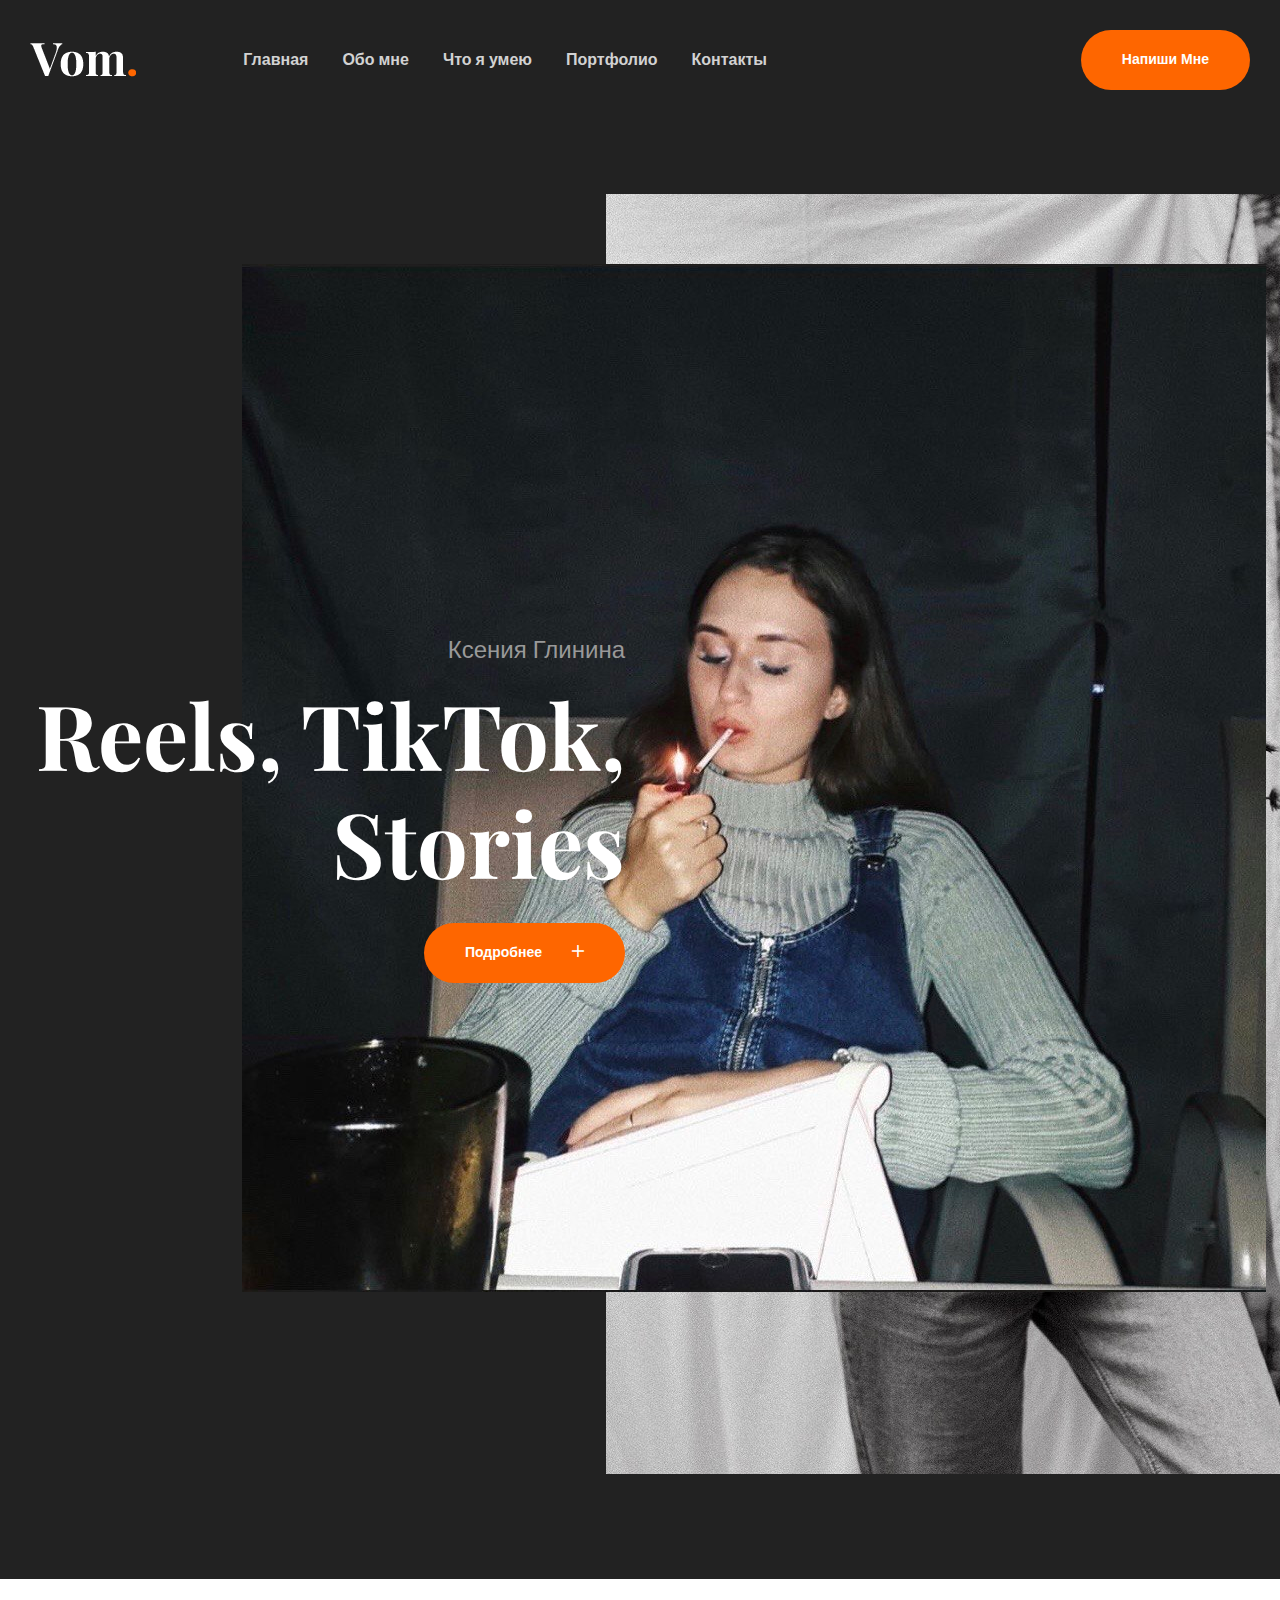
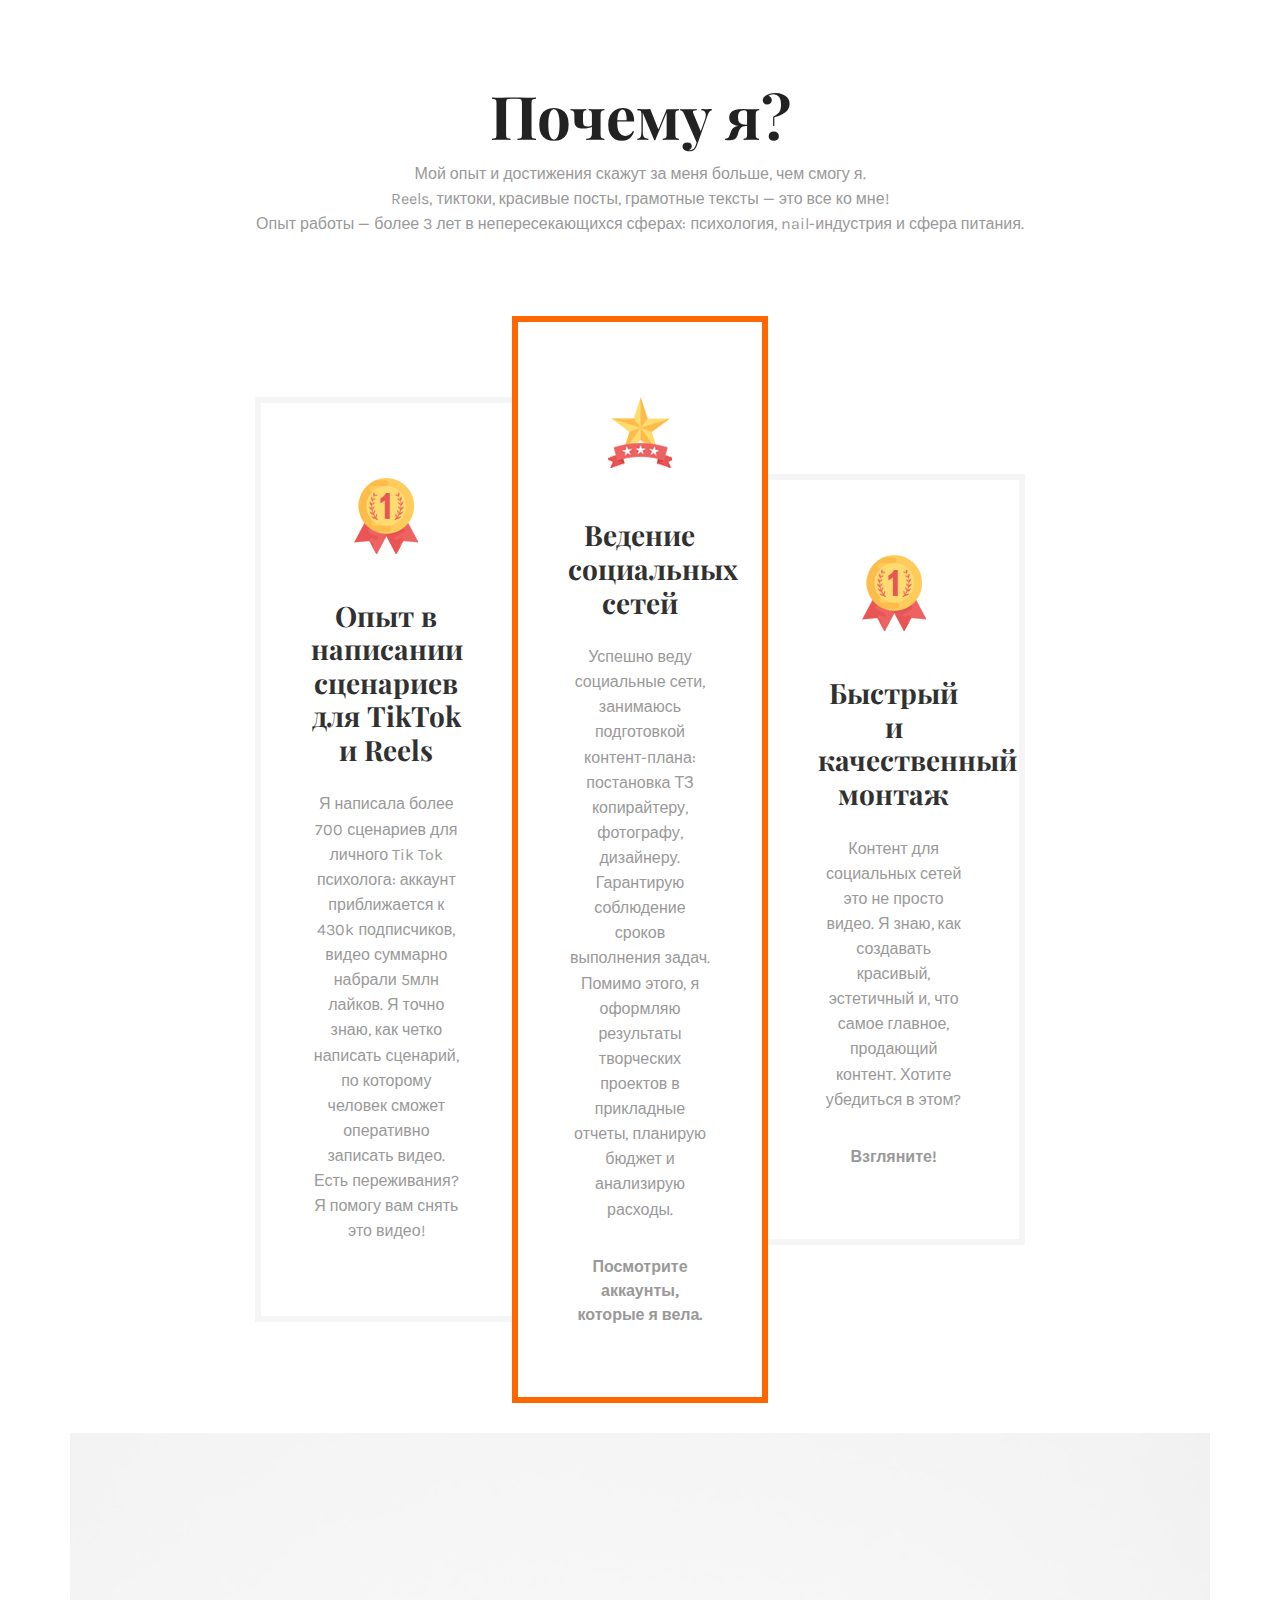
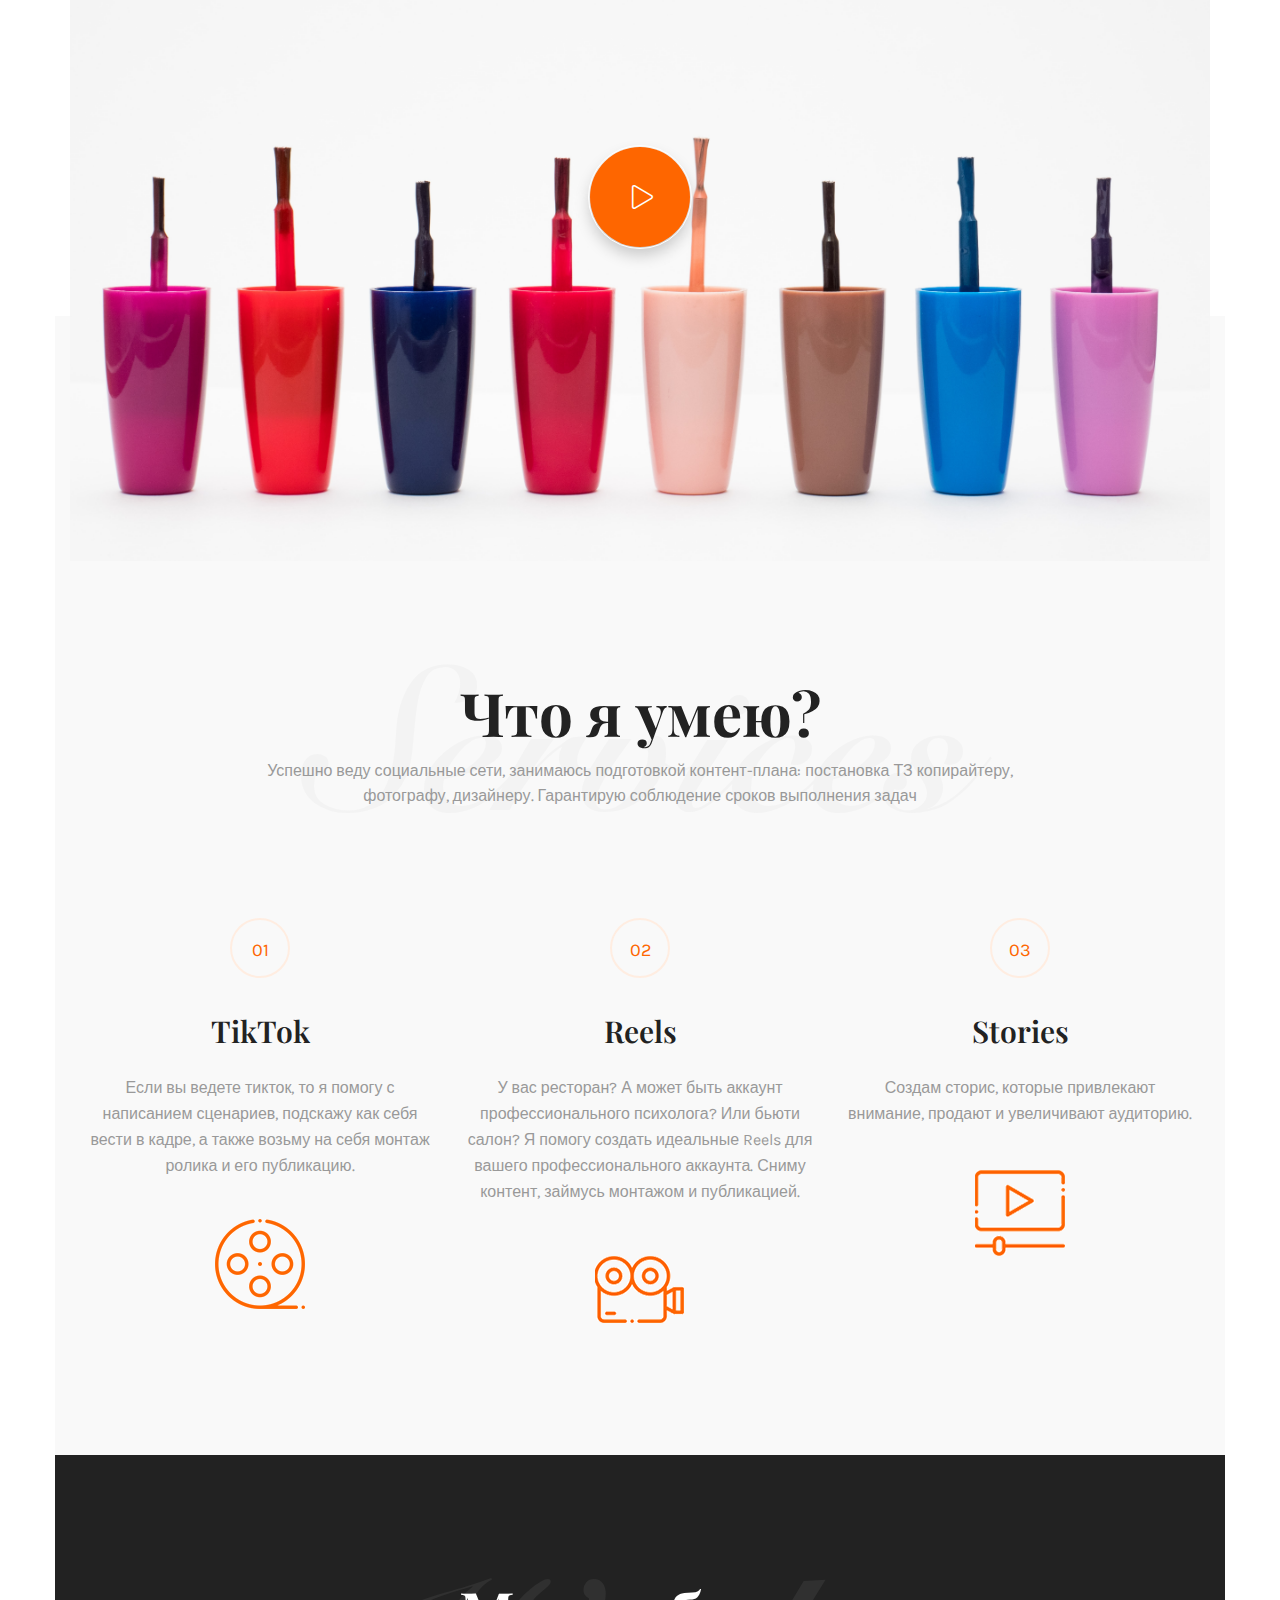
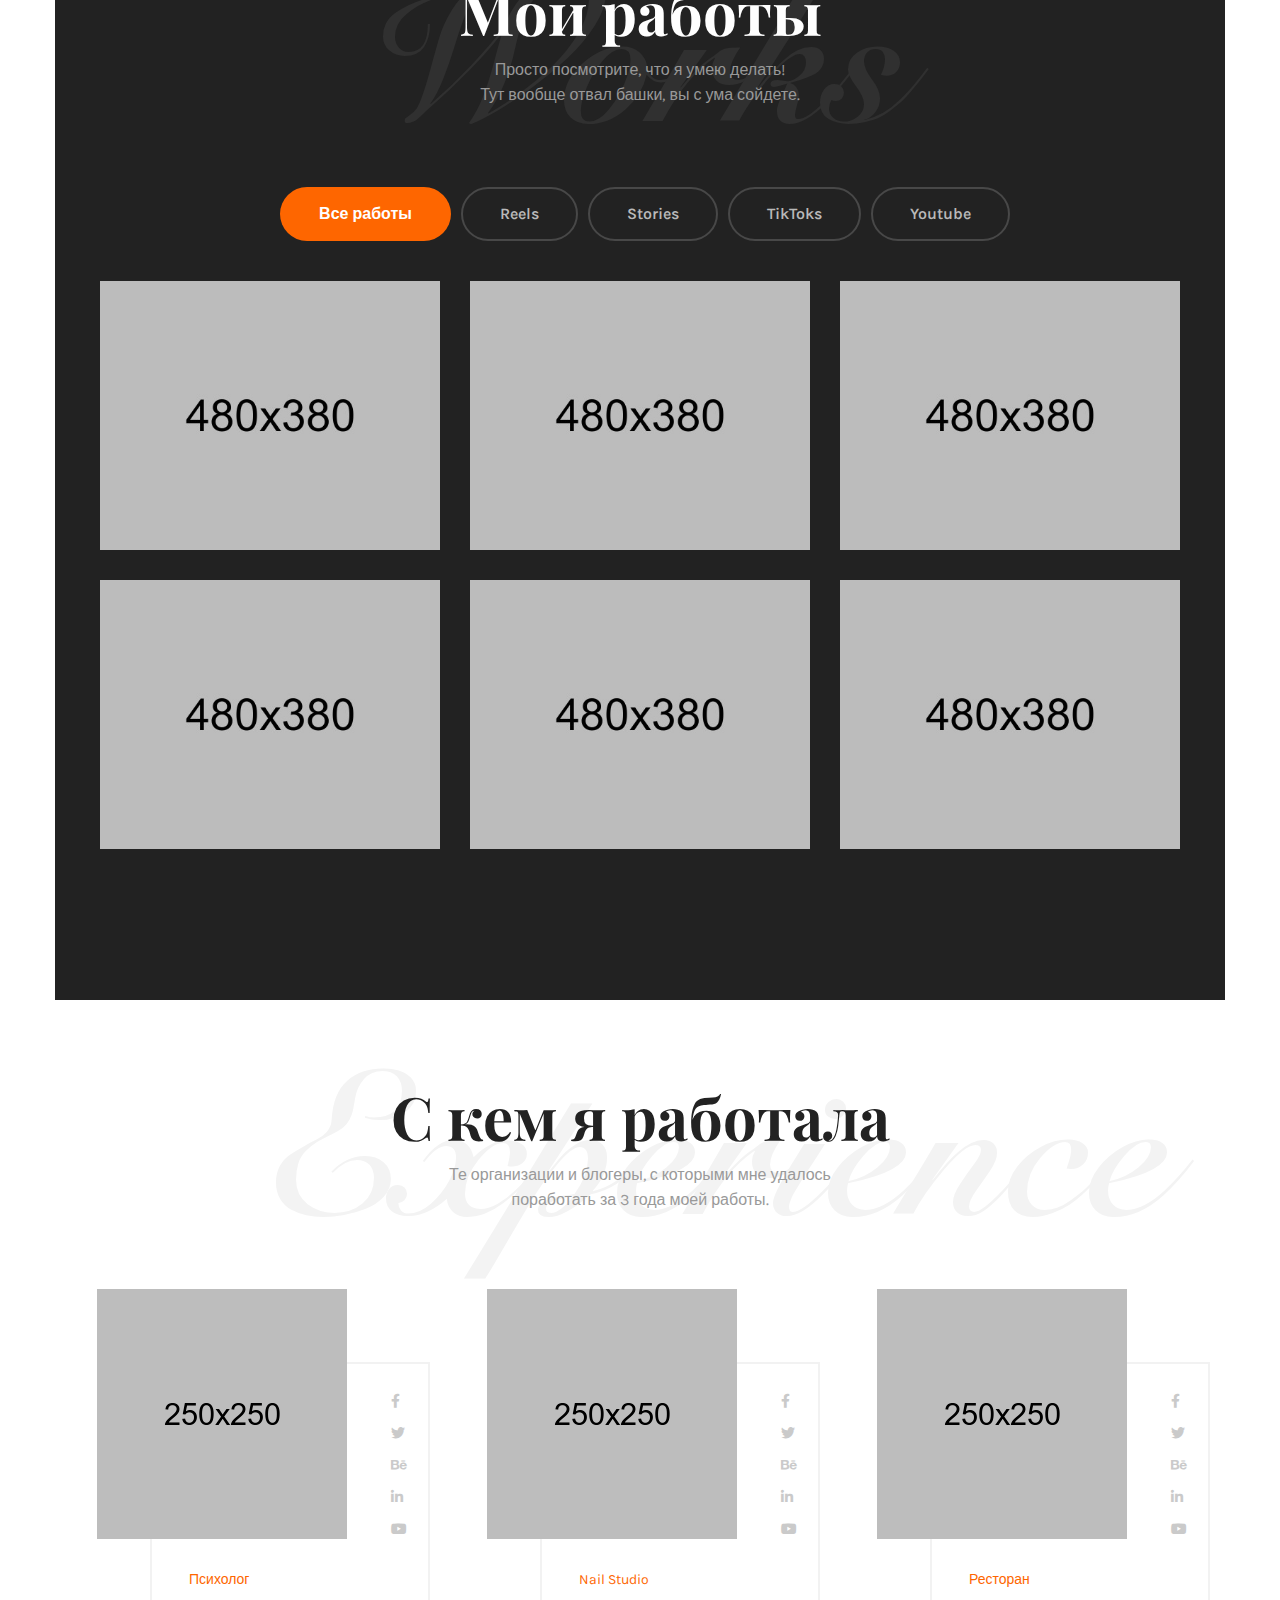
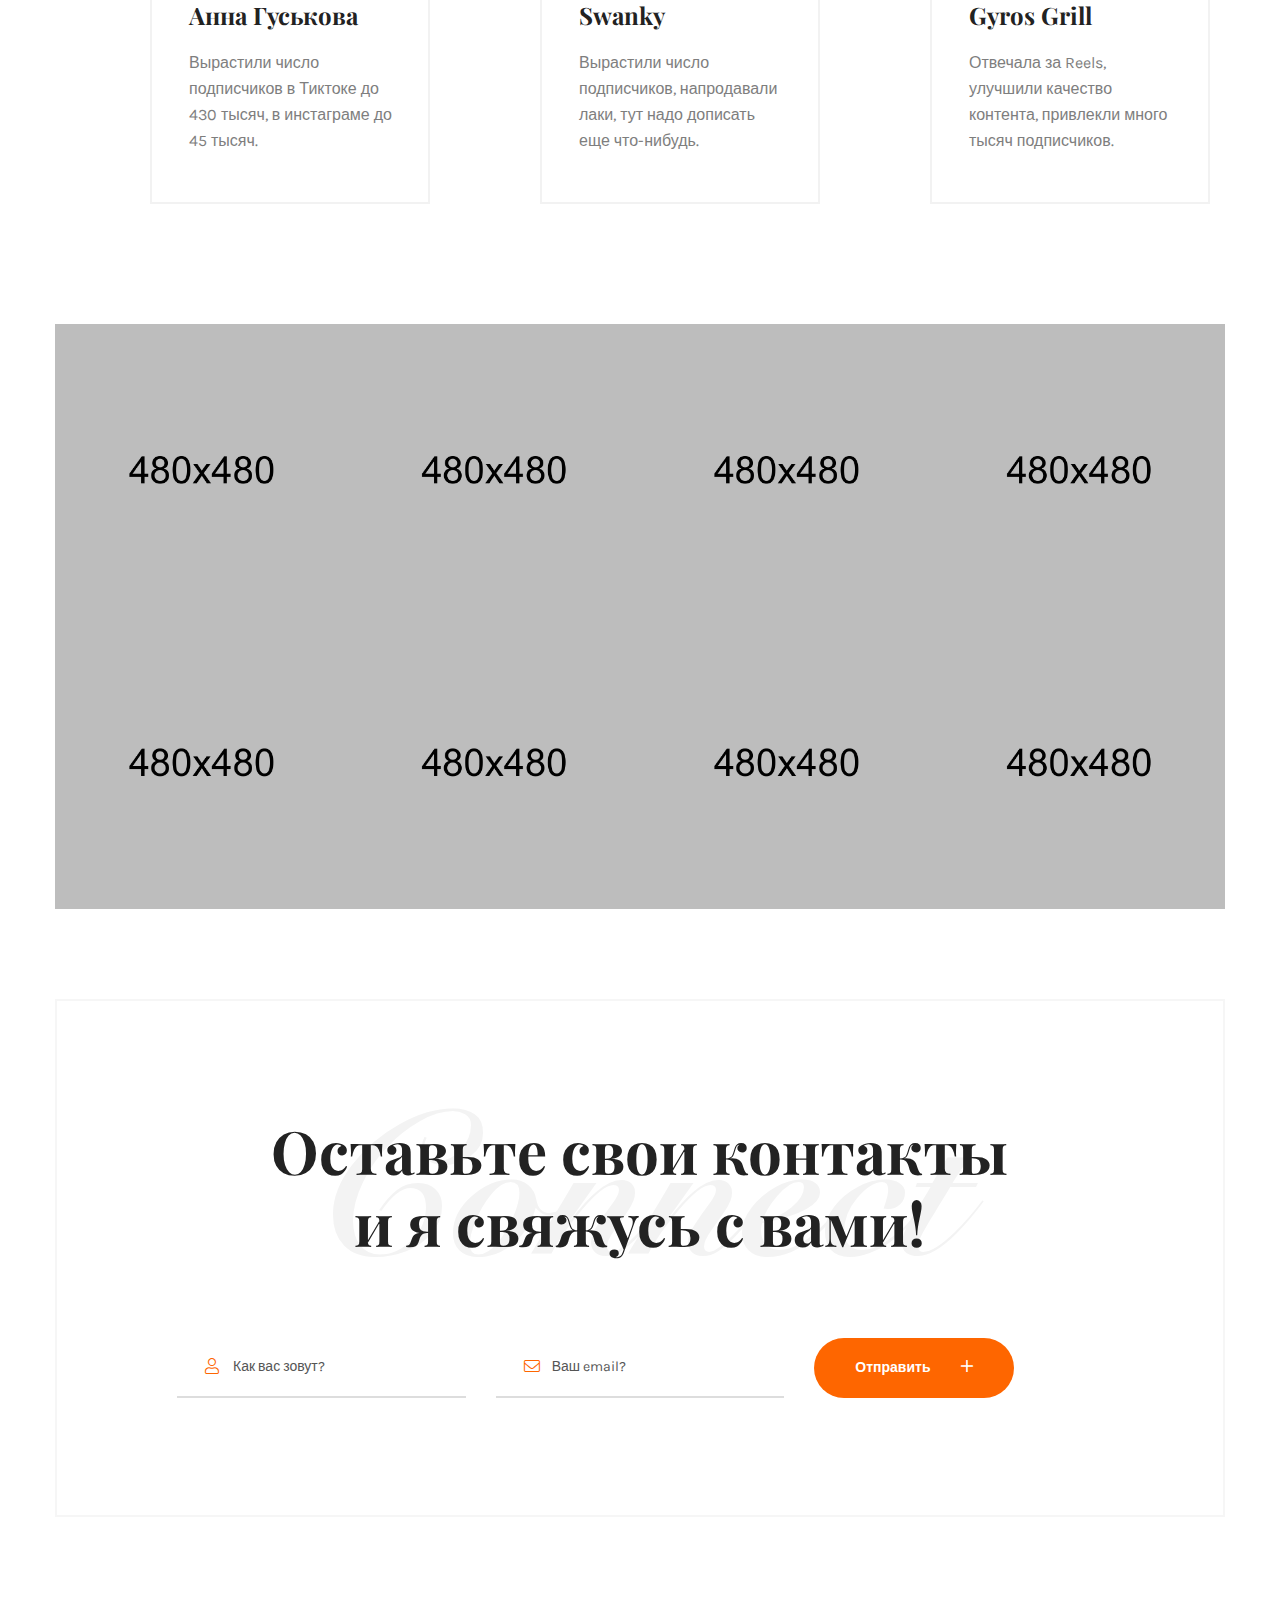
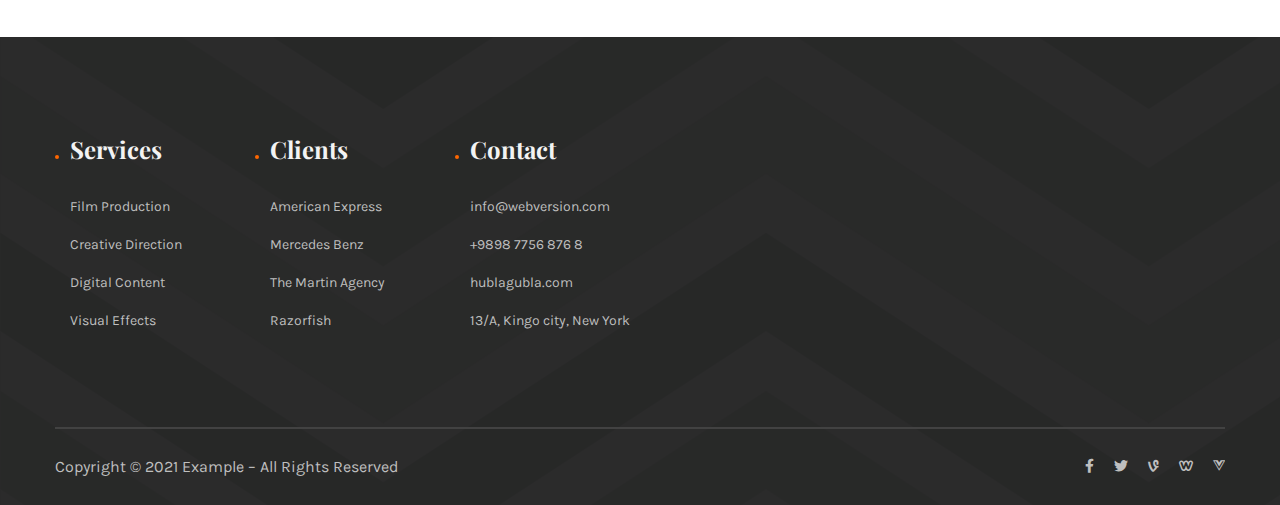
==== index.html @ b9dc7db2 "Moved everything one level higher" ====
<!doctype html>
<html class="no-js" lang="zxx">
    <head>
        <meta charset="utf-8">
        <meta http-equiv="x-ua-compatible" content="ie=edge">
        <title>Ксения Глинина — Reels Master</title>
        <meta name="description" content="Создаю продающий контент — Reels, Tiktok, Stories">
        <meta name="viewport" content="width=device-width, initial-scale=1">

        <link rel="manifest" href="site.webmanifest">
        <!-- Place favicon.png in the root directory -->
		<link rel="shortcut icon" type="image/x-icon" href="img/favicon.png">

        <!-- CSS main style -->
        <link rel="stylesheet" href="css/animate.min.css">
        <link rel="stylesheet" href="css/bootstrap.min.css">
        <link rel="stylesheet" href="css/magnific-popup.css">
        <link rel="stylesheet" href="css/meanmenu.min.css">
        <link rel="stylesheet" href="css/owl.carousel.min.css">
        <link rel="stylesheet" href="css/fontawesome.min.css">
        <link rel="stylesheet" href="css/default.css">
        <link rel="stylesheet" href="css/barfiller.css">
        <link rel="stylesheet" href="css/style.css">
        <link rel="stylesheet" href="css/responsive.css">
    </head>
    <body>

        <!-- Header_start -->
        <header id="header" class="header-transparrent header-sticky">
            <div class="header-area header-padding">
                <div class="container-fluid">
                    <div class="row align-items-center">
                        <div class="col-xl-2 col-lg-2">
                            <div class="logo-area">
                                <div class="logo logo-1">
                                    <a href="index.html" class="logo-link"><img src="img/homepage1/logo/logo.png" alt=""></a>
                                </div>
                            </div>
                        </div>
                        <div class="col-xl-6 col-lg-7">
                            <div class="menu-area flex-grow-1">
                                <div class="main-menu">
                                    <nav id="mobile-menu">
                                        <ul>
                                            <li><a href="index.html">Главная</a>
                                            </li>
                                            <li><a href="about_me.html">Обо мне</a></li>
                                            <li><a href="services.html">Что я умею</a></li>
                                            <li><a href="work.html">Портфолио</a>
<!--                                                <ul class="submenu">-->
<!--                                                    <li><a href="about.html">About Us</a></li>-->
<!--                                                    <li><a href="about_me.html">About Me</a></li>-->
<!--                                                    <li><a href="personal-details.html">Personal Details</a></li>-->
<!--                                                    <li><a href="services.html">Services</a></li>-->
<!--                                                    <li><a href="single-services.html">Services Details </a></li>-->
<!--                                                    <li><a href="team.html">Team</a></li>-->
<!--                                                    <li><a href="blog.html">Blog</a></li>-->
<!--                                                    <li><a href="blog-details.html">Blog Details</a></li>-->
<!--                                                    <li><a href="work.html">Work</a></li>-->
<!--                                                    <li><a href="contact.html">Contact</a></li>-->
<!--                                                </ul>-->
                                            </li>
                                            <li><a href="contact.html">Контакты</a></li>
                                        </ul>
                                    </nav>
                                </div>
                            </div>
                        </div>
                        <div class="col-xl-4 col-lg-3 d-none d-lg-block">
                            <div class="header-right">
                                <div class="header-button f-right">
                                    <a href="#" class="btn orange-bg btn-icon">Напиши мне</a>
                                </div>
                            </div>
                        </div>
                        <!-- mobile-menu -->
                        <div class="col-12">
                            <div class="mobile-menu mobile-menu-1"></div>
                        </div>
                    </div>
                </div>
            </div>
        </header>
        <!-- Header_end -->
        <main>
            <!-- Hero_start -->
            <section class="hero-area hero-bg theme-bg position-relative">
                <div class="hero-box hero-padding">
                    <div class="container-fluid">
                        <div class="row align-items-center">
                            <div class="col-xl-6 col-lg-8 offset-lg-3 offset-xl-0">
                                <div class="hero-caption text-right">
                                    <span class="hero-sub-heading">Ксения Глинина</span>
                                    <h1 class="hero-main-heading white-color">Reels, TikTok, Stories</h1>
                                    <a href="#" class="btn orange-bg btn-icon">Подробнее<i class="fal fa-plus"></i></a>
                                </div>
                            </div>
                            <div class="col-xl-6">
                                <div class="h1-hero-right-thumb hero-right-thumb position-relative">
                                    <img class="hero-back-thumb" src="img/homepage1/hero/ksu_1.jpg" alt="">
                                    <img class="hero-front-thumb" src="img/homepage1/hero/ksu_2.jpg" alt="">
                                </div>
                            </div>
                        </div>
                    </div>
                </div>
            </section>
            <!-- Hero_end -->
            <!-- Archivement_start -->
            <div class="arichivent_area white-bg pt-100 pb-90">
                <div class="container">
                    <div class="row ">
                        <div class="col-xl-8 offset-xl-2">
                            <div class="section-title mb-80">
                                <div class="archivment-front">
                                    <h3>Почему я?</h3>
                                    <p>Мой опыт и достижения скажут за меня больше, чем смогу я.<br>Reels, тиктоки, красивые посты, грамотные тексты — это все ко мне!<br>Опыт работы — более 3 лет в непересекающихся сферах: психология, nail-индустрия и сфера питания.</p>
                        </div>
                    </div>
                    <div class="row align-items-center no-gutters">
                        <div class="col-xl-4 col-lg-4">
                            <div class="reward-box-wrapper reward-box-wrapper1 text-center mb-30">
                                <i class="icon"><img src="img/homepage1/Reward/1.png" alt=""></i>
                                <h3>Опыт в написании сценариев для TikTok и Reels</h3>
                                <p>Я написала более 700 сценариев для личного Tik Tok психолога: аккаунт приближается к 430k подписчиков, видео суммарно набрали 5млн лайков. Я точно знаю, как четко написать сценарий, по которому человек сможет оперативно записать видео. Есть переживания? Я помогу вам снять это видео!</p>
                            </div>
                        </div>
                        <div class="col-xl-4 col-lg-4">
                            <div class="reward-box-wrapper reward-box-wrapper2 active text-center mb-30">
                                <i class="icon"><img src="img/homepage1/Reward/2.png" alt=""></i>
                                <h3>Ведение социальных сетей</h3>
                                <p>Успешно веду социальные сети, занимаюсь подготовкой контент-плана: постановка ТЗ копирайтеру, фотографу, дизайнеру. Гарантирую соблюдение сроков выполнения задач. Помимо этого, я оформляю результаты творческих проектов в прикладные отчеты, планирую бюджет и анализирую расходы.</p>
                                <a href="#experience" class="read-more-link">Посмотрите аккаунты, которые я вела.</a>
                            </div>
                        </div>
                        <div class="col-xl-4 col-lg-4">
                            <div class="reward-box-wrapper reward-box-wrapper3 text-center mb-30">
                                <i class="icon"><img src="img/homepage1/Reward/1.png" alt=""></i>
                                <h3>Быстрый и качественный монтаж</h3>
                                <p>Контент для социальных сетей это не просто видео. Я знаю, как создавать красивый, эстетичный и, что самое главное, продающий контент. Хотите убедиться в этом?</p>
                                <a href="#experience" class="read-more-link">Взгляните!</a>
                            </div>
                        </div>
                    </div>
                </div>
            </div>
            <!-- Archivement_end -->
            <!-- vaideo_start -->
            <div class="video-area white-bg">
                <div class="container">
                    <div class="video-wrap"><!--  data-background="img/video_bg/video-img.png" -->
                        <div class="vidoe-img"><img class="img" src="img/homepage1/video_bg/video-img.jpg" alt=""></div>
                        <div class="play-btn">
                            <a class="popup-video circle-animation" href="https://www.youtube.com/watch?v=KMc6DyEJp04"><i class="fal fa-play"></i></a>
                        </div>
                    </div>
                </div>
            </div>
            <!-- vaideo_end -->
            <!-- we_do_srart -->
            <div class="we-do-area gray-bg">
                <div class="container">
                    <div class="row">
                        <div class="col-xl-8 offset-xl-2">
                            <!-- section-tittle -->
                            <div class="section-title mb-110">
                                <div class="archivment-front">
                                    <h3>Что я умею?</h3>
                                    <p>Успешно веду социальные сети, занимаюсь подготовкой контент-плана: постановка ТЗ копирайтеру,<br>фотографу, дизайнеру. Гарантирую соблюдение сроков выполнения задач</p>
                                </div>
                                <h3 class="archivment-back">Services</h3>
                            </div>
                        </div>
                    </div>
                    <!-- we_do_wrapper_start -->
                    <div class="we-do-wrapper">
                        <div class="container">
                            <div class="row">
                                <div class="col-xl-4 col-lg-4 col-md-6">
                                    <div class="single-we-do-box text-center mb-30">
                                        <div class="we-do-top">
                                            <div class="we-do-btn"><a  href="#" >01</a></div>
                                            <div class="we-do-tittle"><h3>TikTok</h3></div>
                                        </div>
                                        <div class="we-do-top-back text-center">
                                            <h2>01</h2>
                                        </div>
                                        <div class="we-do-bottom">
                                            <div class="we-do-para"><p>Если вы ведете тикток, то я помогу с написанием сценариев, подскажу как себя вести в кадре, а также возьму на себя монтаж ролика и его публикацию.</p></div>
                                            <div class="we-do-icon"><img src="img/homepage1/we_do/1.png" alt=""></div>
                                        </div>
                                    </div>
                                </div>
                                <div class="col-xl-4 col-lg-4 col-md-6">
                                    <div class="single-we-do-box text-center mb-30">
                                        <div class="we-do-top">
                                            <div class="we-do-btn"><a  href="">02</a></div>
                                            <div class="we-do-tittle"><h3>Reels</h3></div>
                                        </div>
                                        <div class="we-do-top-back text-center">
                                            <h2>02</h2>
                                        </div>
                                        <div class="we-do-bottom">
                                            <div class="we-do-para"><p>У вас ресторан? А может быть аккаунт профессионального психолога? Или бьюти салон? Я помогу создать идеальные Reels для вашего профессионального аккаунта. Сниму контент, займусь монтажом и публикацией.</p></div>
                                            <div class="we-do-icon"><img src="img/homepage1/we_do/2.png" alt=""></div>
                                        </div>
                                    </div>
                                </div>
                                <div class="col-xl-4 col-lg-4 col-md-6">
                                    <div class="single-we-do-box text-center mb-30">
                                        <div class="we-do-top">
                                            <div class="we-do-btn"><a  href="">03</a></div>
                                            <div class="we-do-tittle"><h3>Stories</h3></div>
                                        </div>
                                        <div class="we-do-top-back text-center">
                                            <h2>03</h2>
                                        </div>
                                        <div class="we-do-bottom">
                                            <div class="we-do-para"><p>Создам сторис, которые привлекают внимание, продают и увеличивают аудиторию.</p></div>
                                            <div class="we-do-icon"><img src="img/homepage1/we_do/3.png" alt=""></div>
                                        </div>
                                    </div>
                                </div>
                            </div>
                        </div>
                    </div>
                    <!-- we_do_wrapper_end -->
                </div>
            </div>
            <!-- we_do_end -->
            <!--Movi_area_stat-->
            <div class="movi-area black-bg">
                <div class="container-fluid">
                    <div class="row">
                        <!-- section-title -->
                        <div class="col-xl-12 mb-65">
                            <div class="section-title section-title2 d-block">
                                <div class="archivment-front text-center">
                                    <h3>Мои работы</h3>
                                    <p>Просто посмотрите, что я умею делать!<br>Тут вообще отвал башки, вы с ума сойдете.</p>
                                </div>
                                <h3 class="archivment-back">Works</h3>
                            </div>
                        </div>
                    </div>
                    <!-- Active Button -->
                    <div class="row justify-content-center">
                        <div class="co-xl-12 ">
                            <div class="portfolio-menu filter-button-group mb-40  pl-10 text-center">
                                <button class="active" data-filter="*">Все работы</button>
                                <button data-filter=".cat1">Reels</button>
                                <button data-filter=".cat2">Stories</button>
                                <button data-filter=".cat3">TikToks</button>
                                <button data-filter=".cat4">Youtube</button>
                            </div>
                        </div>
                    </div>
                    <!-- End Active Button -->
                    <!-- Movi_area Active Girid -->
                    <div class="row grid">
                        <div class="col-xl-4 col-lg-4 col-md-4 grid-item cat4 cat2">
                            <div class="video-sing-img-wrap mb-30" data-tilt data-tilt-perspective="3000">
                                <div class="video-singl-img ">
                                    <img src="img/homepage1/video_area/1.jpg" alt="">
                                </div>
                                <div class="video-link"><a class="popup-video" href="https://www.youtube.com/watch?v=KMc6DyEJp04"><i class="fal fa-play"></i></a></div>
                            </div>
                        </div>
                        <div class="col-xl-4 col-lg-4 col-md-4 grid-item cat3 cat4 cat1">
                            <div class="video-sing-img-wrap  mb-30" data-tilt data-tilt-perspective="3000">
                                <div class="video-singl-img">
                                    <img src="img/homepage1/video_area/2.jpg" alt="">
                                </div>
                                <div class="video-link"><a class="popup-video" href="https://www.youtube.com/watch?v=KMc6DyEJp04"><i class="fal fa-play"></i></a></div>
                            </div>
                        </div>
                        <div class="col-xl-4 col-lg-4 col-md-4 grid-item cat2 cat3">
                            <div class="video-sing-img-wrap mb-30" data-tilt data-tilt-perspective="3000">
                                <div class="video-singl-img ">
                                    <img src="img/homepage1/video_area/3.jpg" alt="">
                                </div>
                                <div class="video-link"><a class="popup-video" href="https://www.youtube.com/watch?v=KMc6DyEJp04"><i class="fal fa-play"></i></a></div>
                            </div>
                        </div>
                        <div class="col-xl-4 col-lg-4 col-md-4 grid-item cat2 cat1">
                            <div class="video-sing-img-wrap  mb-30" data-tilt data-tilt-perspective="3000">
                                <div class="video-singl-img">
                                    <img src="img/homepage1/video_area/4.jpg" alt="">
                                </div>
                                <div class="video-link"><a class="popup-video" href="https://www.youtube.com/watch?v=KMc6DyEJp04"><i class="fal fa-play"></i></a></div>
                            </div>
                        </div>
                        <div class="col-xl-4 col-lg-4 col-md-4 grid-item cat2 cat3">
                            <div class="video-sing-img-wrap mb-30" data-tilt data-tilt-perspective="3000">
                                <div class="video-singl-img ">
                                    <img src="img/homepage1/video_area/5.jpg" alt="">
                                </div>
                                <div class="video-link"><a class="popup-video" href="https://www.youtube.com/watch?v=KMc6DyEJp04"><i class="fal fa-play"></i></a></div>
                            </div>
                        </div>
                        <div class="col-xl-4 col-lg-4 col-md-4 grid-item cat3 cat4 cat1">
                            <div class="video-sing-img-wrap  mb-30" data-tilt data-tilt-perspective="3000">
                                <div class="video-singl-img">
                                    <img src="img/homepage1/video_area/6.jpg" alt="">
                                </div>
                                <div class="video-link"><a class="popup-video" href="https://www.youtube.com/watch?v=KMc6DyEJp04"><i class="fal fa-play"></i></a></div>
                            </div>
                        </div>
                    </div>
                    <!-- End-Movi_area-->
                </div>
            </div>
            <!-- movi_tabs_end -->
            <!--Movi_area_end-->
            <!-- Creative_team_start -->
            <div class="creative-team-area pt-80 pb-40">
                <div class="container">
                    <div class="row">
                        <div class="col-xl-8 offset-xl-2 pb-135">
                            <!-- section-tittle -->
                            <div class="section-title section-title3 ">
                                <div class="archivment-front">
                                    <nav id="experience">
                                    <h3>С кем я работала</h3>
                                    <p>Те организации и блогеры, с которыми мне удалось<br>поработать за 3 года моей работы.</p>
                                </div>
                                <h3 class="archivment-back">Experience</h3>
                            </div>
                        </div>
                    </div>
                    <div class="row">
                        <div class="col-xl-4 col-lg-6 col-md-6">
                            <div class="team-box ml-80 mb-80">
                                <div class="single-team ">
                                    <div class="team-top d-flex mb-30">
                                        <div class="team-img"><img src="img/homepage1/team/1.png" alt=""></div>
                                        <!-- social-icon -->
                                        <div class="team-social">
                                            <ul>
                                                <li><a href="#"><i class="fab fa-facebook-f"></i></a></li>
                                                <li><a href="#"><i class="fab fa-twitter"></i></a></li>
                                                <li> <a href="#"><i class="fab fa-behance"></i></a></li>
                                                <li><a href="#"><i class="fab fa-linkedin-in"></i></a></li>
                                                <li><a href="#"><i class="fab fa-youtube"></i></a></li>
                                            </ul>
                                        </div>
                                    </div>
                                    <div class="team-bottom">
                                        <span>Психолог</span>
                                        <h3>Анна Гуськова</h3>
                                        <p>Вырастили число подписчиков в Тиктоке до 430 тысяч, в инстаграме до
                                            45 тысяч. </p>
                                    </div>
                                </div>
                            </div>
                        </div>
                        <div class="col-xl-4 col-lg-6 col-md-6">
                            <div class="team-box ml-80 mb-80">
                                <div class="single-team ">
                                    <div class="team-top d-flex mb-30">
                                        <div class="team-img"><img src="img/homepage1/team/2.png" alt=""></div>
                                        <!-- social-icon -->
                                        <div class="team-social">
                                            <ul>
                                                <li><a href="#"><i class="fab fa-facebook-f"></i></a></li>
                                                <li><a href="#"><i class="fab fa-twitter"></i></a></li>
                                                <li> <a href="#"><i class="fab fa-behance"></i></a></li>
                                                <li><a href="#"><i class="fab fa-linkedin-in"></i></a></li>
                                                <li><a href="#"><i class="fab fa-youtube"></i></a></li>
                                            </ul>
                                        </div>
                                    </div>
                                    <div class="team-bottom">
                                        <span>Nail Studio</span>
                                        <h3>Swanky</h3>
                                        <p>Вырастили число подписчиков, напродавали лаки, тут надо дописать
                                            еще что-нибудь. </p>
                                    </div>
                                </div>
                            </div>
                        </div>
                        <div class="col-xl-4 col-lg-6 col-md-6">
                            <div class="team-box ml-80 mb-80">
                                <div class="single-team ">
                                    <div class="team-top d-flex mb-30">
                                        <div class="team-img"><img src="img/homepage1/team/3.png" alt=""></div>
                                        <!-- social-icon -->
                                        <div class="team-social">
                                            <ul>
                                                <li><a href="#"><i class="fab fa-facebook-f"></i></a></li>
                                                <li><a href="#"><i class="fab fa-twitter"></i></a></li>
                                                <li> <a href="#"><i class="fab fa-behance"></i></a></li>
                                                <li><a href="#"><i class="fab fa-linkedin-in"></i></a></li>
                                                <li><a href="#"><i class="fab fa-youtube"></i></a></li>
                                            </ul>
                                        </div>
                                    </div>
                                    <div class="team-bottom">
                                        <span>Ресторан</span>
                                        <h3>Gyros Grill</h3>
                                        <p>Отвечала за Reels, улучшили качество контента, привлекли
                                            много тысяч подписчиков. </p>
                                    </div>
                                </div>
                            </div>
                        </div>
                    </div>
                </div>
            </div>
            <!-- Creative_team_end -->
            <!-- teammembers_start -->
            <div class="teammembers-area">
                <div class="container-fluid p-0 fix">
                    <div class="row no-gutters">
                        <div class="col-xl-3 col-lg-4 col-md-6">
                            <div class="single-members">
                                <div class="members-img"><img src="img/homepage1/team_members/5.png" alt=""></div>
                                <div class="members-img-thumb">
                                    <img src="img/homepage1/team_members/overley.png" alt="">
                                </div>
                                <div class="thumb-content-box">
                                    <div class="thumb-content">
                                        <h3>Photo<br>Showcase</h3>
                                        <a class="popup-image" href="img/homepage1/team_members/5.png"><i class="fas fa-angle-right"></i></a>
                                    </div>
                                </div>
                            </div>
                        </div>
                        <div class="col-xl-3 col-lg-4 col-md-6">
                            <div class="single-members">
                                <div class="members-img"><img src="img/homepage1/team_members/1.png" alt=""></div>
                                <div class="members-img-thumb">
                                    <img src="img/homepage1/team_members/overley.png" alt="">
                                </div>
                                <div class="thumb-content-box">
                                    <div class="thumb-content">
                                        <h3>Photo<br>Showcase</h3>
                                        <a class="popup-image" href="img/homepage1/team_members/1.png"><i class="fas fa-angle-right"></i></a>
                                    </div>
                                </div>
                            </div>
                        </div>
                        <div class="col-xl-3 col-lg-4 col-md-6">
                            <div class="single-members">
                                <div class="members-img"><img src="img/homepage1/team_members/2.png" alt=""></div>
                                <div class="members-img-thumb">
                                    <img src="img/homepage1/team_members/overley.png" alt="">
                                </div>
                                <div class="thumb-content-box">
                                    <div class="thumb-content">
                                        <h3>Photo<br>Showcase</h3>
                                        <a class="popup-image" href="img/homepage1/team_members/2.png"><i class="fas fa-angle-right"></i></a>
                                    </div>
                                </div>
                            </div>
                        </div>
                        <div class="col-xl-3 col-lg-4 col-md-6">
                            <div class="single-members">
                                <div class="members-img"><img src="img/homepage1/team_members/3.png" alt=""></div>
                                <div class="members-img-thumb">
                                    <img src="img/homepage1/team_members/overley.png" alt="">
                                </div>
                                <div class="thumb-content-box">
                                    <div class="thumb-content">
                                        <h3>Photo<br>Showcase</h3>
                                        <a class="popup-image" href="img/homepage1/team_members/3.png"><i class="fas fa-angle-right"></i></a>
                                    </div>
                                </div>
                            </div>
                        </div>
                        <div class="col-xl-3 col-lg-4 col-md-6">
                            <div class="single-members">
                                <div class="members-img"><img src="img/homepage1/team_members/4.png" alt=""></div>
                                <div class="members-img-thumb">
                                    <img src="img/homepage1/team_members/overley.png" alt="">
                                </div>
                                <div class="thumb-content-box">
                                    <div class="thumb-content">
                                        <h3>Photo<br>Showcase</h3>
                                        <a class="popup-image" href="img/homepage1/team_members/4.png"><i class="fas fa-angle-right"></i></a>
                                    </div>
                                </div>
                            </div>
                        </div>
                        <div class="col-xl-3 col-lg-4 col-md-6">
                            <div class="single-members">
                                <div class="members-img"><img src="img/homepage1/team_members/5.png" alt=""></div>
                                <div class="members-img-thumb">
                                    <img src="img/homepage1/team_members/overley.png" alt="">
                                </div>
                                <div class="thumb-content-box">
                                    <div class="thumb-content">
                                        <h3>Photo<br>Showcase</h3>
                                        <a class="popup-image" href="img/homepage1/team_members/5.png"><i class="fas fa-angle-right"></i></a>
                                    </div>
                                </div>
                            </div>
                        </div>
                        <div class="col-xl-3 col-lg-4 col-md-6">
                            <div class="single-members">
                                <div class="members-img"><img src="img/homepage1/team_members/6.png" alt=""></div>
                                <div class="members-img-thumb">
                                    <img src="img/homepage1/team_members/overley.png" alt="">
                                </div>
                                <div class="thumb-content-box">
                                    <div class="thumb-content">
                                        <h3>Photo<br>Showcase</h3>
                                        <a class="popup-image" href="img/homepage1/team_members/6.png"><i class="fas fa-angle-right"></i></a>
                                    </div>
                                </div>
                            </div>
                        </div>
                        <div class="col-xl-3 col-lg-4 col-md-6">
                            <div class="single-members">
                                <div class="members-img"><img src="img/homepage1/team_members/7.png" alt=""></div>
                                <div class="members-img-thumb">
                                    <img src="img/homepage1/team_members/overley.png" alt="">
                                </div>
                                <div class="thumb-content-box">
                                    <div class="thumb-content">
                                        <h3>Photo<br>Showcase</h3>
                                        <a class="popup-image" href="img/homepage1/team_members/7.png"><i class="fas fa-angle-right"></i></a>
                                    </div>
                                </div>
                            </div>
                        </div>
                    </div>
                </div>
            </div>
            <!-- teammembers_End -->
            <!-- news_feeds_sart -->
<!--            <div class="news-feeds-area pt-110 pb-90">-->
<!--                <div class="container">-->
<!--                    <div class="row">-->
<!--                        <div class="col-xl-8 offset-xl-2">-->
<!--                            &lt;!&ndash; section-tittle &ndash;&gt;-->
<!--                            <div class="section-title section-title4 mb-75">-->
<!--                                <div class="archivment-front">-->
<!--                                    <h3>News Feeds</h3>-->
<!--                                    <p>Lorem ipsum dolor sit amet, consectetur adipiscing elit, sed do eiusmod tempor<br>incididunt ut labore et dolore magna aliqua.</p>-->
<!--                                </div>-->
<!--                                <h3 class="archivment-back">Cinema</h3>-->
<!--                            </div>-->
<!--                        </div>-->
<!--                        &lt;!&ndash; news_feeds_conent_start &ndash;&gt;-->
<!--                        <div class="col-xl-4 col-lg-4 col-md-6">-->
<!--                            <div class="single-news-feeds mb-30">-->
<!--                                <div class="news-feed-img"><img src="img/homepage1/news_feeds/news_feeds_1.jpg" alt=""></div>-->
<!--                                <div class="news-feed-content">-->
<!--                                    <div class="Industry">-->
<!--                                        <ul>-->
<!--                                            <li><a href="#">Film</a></li>-->
<!--                                            <li><a href="#">Industry</a></li>-->
<!--                                        </ul>-->
<!--                                    </div>-->
<!--                                    <h3><a href="#">Lorem ipsum dolor sit amet, consectetur.</a></h3>-->
<!--                                    <p>Lorem ipsum dolor sit amet, consectetur adipiscing elit, sed do eiusmod tempor incididunt ut labore et dolore magna.</p>-->
<!--                                </div>-->
<!--                            </div>-->
<!--                        </div>-->
<!--                        <div class="col-xl-4 col-lg-4 col-md-6">-->
<!--                            <div class="single-news-feeds mb-30">-->
<!--                                <div class="news-feed-img"><img src="img/homepage1/news_feeds/news_feeds_2.jpg" alt=""></div>-->
<!--                                <div class="news-feed-content news-feed-content-2">-->
<!--                                    <div class="Industry">-->
<!--                                        <ul>-->
<!--                                            <li><a href="#">Film</a></li>-->
<!--                                            <li><a href="#">Industry</a></li>-->
<!--                                        </ul>-->
<!--                                    </div>-->
<!--                                    <h3><a href="#">Lorem ipsum dolor sit amet, consectetur.</a></h3>-->
<!--                                    <p><a href="#">By Rosalina D. Williamson</a></p>-->
<!--                                </div>-->
<!--                            </div>-->
<!--                        </div>-->
<!--                        <div class="col-xl-4 col-lg-4 col-md-6">-->
<!--                            <div class="single-news-feeds mb-30">-->
<!--                                <div class="news-feed-img"><img src="img/homepage1/news_feeds/news_feeds_3.jpg" alt=""></div>-->
<!--                                <div class="news-feed-content news-feed-content-2">-->
<!--                                    <div class="Industry">-->
<!--                                        <ul>-->
<!--                                            <li><a href="#">Film</a></li>-->
<!--                                            <li><a href="#">Industry</a></li>-->
<!--                                        </ul>-->
<!--                                    </div>-->
<!--                                    <h3><a href="#">Lorem ipsum dolor sit amet, consectetur.</a></h3>-->
<!--                                    <p><a href="#">By Rosalina D. Williamson</a></p>-->
<!--                                </div>-->
<!--                            </div>-->
<!--                        </div>-->
                        <!-- news_feeds_conent_end -->
                    </div>
                </div>
            </div>

            <!-- news_feeds_end -->
            <!-- Subscribe_area_sarte -->
            <div class="subscribe-area-wrap pb-120">
                <div class="container">
                    <div class="subscribe-area">
                        <div class="row">
                            <div class="col-xl-8 offset-xl-2">
                                <!-- section-tittle -->
                                <div class="section-title section-title5 mb-80">
                                    <div class="archivment-front">
                                        <h3>Оставьте свои контакты<br>и я свяжусь с вами!</h3>
                                    </div>
                                    <h3 class="archivment-back">Connect</h3>
                                </div>
                            </div>
                        </div>
                        <!-- subscribe-form -->
                        <div class="row">
                            <div class="col-xl-12">
                                <div class="row">
                                    <div class="col-xl-12">
                                        <!-- subscribe-form -->
                                        <div class="subscribe-form">
                                            <div class="row d-flex align-items-end">
                                                <div class="col-xl-4">
                                                    <div class="single-input-box mb-30">
                                                        <div class="input-box-area d-flex">
                                                            <i class="fal fa-user"></i>
                                                            <input type="text" placeholder="Как вас зовут?">
                                                        </div>
                                                    </div>
                                                </div>
                                                <div class="col-xl-4">
                                                    <div class="single-input-box mb-30">
                                                        <div class="input-box-area d-flex">
                                                            <i class="fal fa-envelope"></i>
                                                            <input type="text" placeholder="Ваш email?">
                                                        </div>
                                                    </div>
                                                </div>
                                                <div class="col-xl-4">
                                                    <div class="subscribe-btn mb-30">
                                                        <a href="#" class="btn btn-icon orange-hover-1">Отправить<i class="fal fa-plus"></i></a>
                                                    </div>
                                                </div>
                                            </div>
                                        </div>
                                    </div>
                                </div>
                            </div>
                        </div>
                    </div>
                </div>
            </div>
            <!-- Subscribe_area_end -->
        </main>
        <footer>
            <!-- footer_stat -->
            <div class="footer-wrap" data-background="img/homepage1/footer/footer_thumb.png">
                <div class="footer-top-main pt-100 pb-65">
                    <div class="container">
                        <div class="row">
                            <div class="col-xl-2 col-lg-2 col-md-4 col-sm-4">
                                <div class="footer-area-top ml-15 mb-30">
                                    <div class="footer-title">
                                        <h4>Services</h4>
                                    </div>
                                    <div class="footer-content">
                                        <ul>
                                            <li><a href="#">Film Production</a></li>
                                            <li><a href="#">Creative Direction</a></li>
                                            <li><a href="#">Digital Content</a></li>
                                            <li><a href="#">Visual Effects</a></li>
                                        </ul>
                                    </div>
                                </div>
                            </div>
                            <div class="col-xl-2 col-lg-2 col-md-4 col-sm-4">
                                <div class="footer-area-top  ml-15 mb-30">
                                    <div class="footer-title">
                                        <h4>Clients</h4>
                                    </div>
                                    <div class="footer-content">
                                        <ul>
                                            <li><a href="#">American Express</a></li>
                                            <li><a href="#">Mercedes Benz</a></li>
                                            <li><a href="#">The Martin Agency</a></li>
                                            <li><a href="#">Razorfish</a></li>
                                        </ul>
                                    </div>
                                </div>
                            </div>
                            <div class="col-xl-5 col-lg-5 col-md-4 col-sm-4">
                                <div class="footer-area-top  ml-15 mb-30">
                                    <div class="footer-title">
                                        <h4>Contact</h4>
                                    </div>
                                    <div class="footer-content">
                                        <ul>
                                            <li><a href="#">info@webversion.com</a></li>
                                            <li><a href="#">+9898 7756 876 8</a></li>
                                            <li><a href="#">hublagubla.com</a></li>
                                            <li><a href="#">13/A, Kingo city, New York</a></li>
                                        </ul>
                                    </div>
                                </div>
                            </div>
                            <!-- instagram -->
<!--                            <div class="col-xl-3 col-lg-3 col-md-6">-->
<!--                                <div class="footer-area-top ml-15 mb-30">-->
<!--                                    <div class="footer-title">-->
<!--                                        <h4>Instagram</h4>-->
<!--                                    </div>-->
<!--                                    <div class="instagram-gellay">-->
<!--                                        <ul class="insta-feed">-->
<!--                                            <li><a href="#"><img src="img/homepage1/instragram/1.png" alt=""></a></li>-->
<!--                                            <li><a href="#"><img src="img/homepage1/instragram/2.png" alt=""></a></li>-->
<!--                                            <li><a href="#"><img src="img/homepage1/instragram/3.png" alt=""></a></li>-->
<!--                                            <li><a href="#"><img src="img/homepage1/instragram/4.png" alt=""></a></li>-->
<!--                                            <li><a href="#"><img src="img/homepage1/instragram/5.png" alt=""></a></li>-->
<!--                                            <li><a href="#"><img src="img/homepage1/instragram/6.png" alt=""></a></li>-->
<!--                                        </ul>-->
<!--                                    </div>-->
<!--                                </div>-->
<!--                            </div>-->
                        </div>
                    </div>
                </div>
                <div class="footer-bottom-main">
                   <div class="container">
                    <div class="footer-area-bottom fix">
                        <div class="row">
                            <div class="col-lg-6 col-md-7">
                                <div class="copy-right">
                                    <p>Copyright © 2021 Example – All Rights Reserved</p>
                                </div>
                            </div>
                            <div class="col-lg-6 col-md-5">
                                <div class="footer-social text-left text-md-right">
                                    <ul>
                                        <li><a href="#"><i class="fab fa-facebook-f"></i></a></li>
                                        <li><a href="#"><i class="fab fa-twitter"></i></a></li>
                                        <li><a href="#"><i class="fab fa-vine"></i></a></li>
                                        <li><a href="#"><i class="fab fa-weebly"></i></a></li>
                                        <li><a href="#"><i class="fab fa-vuejs"></i></a></li>
                                    </ul>
                                </div>
                            </div>
                        </div>

                    </div>
                   </div>
                </div>
                <!-- </div> -->
            </div>
            <!-- footer_end -->
        </footer>

        <!-- Fullscreen search -->
        <div class="search-wrap">
            <div class="search-inner">
                <i class="fas fa-times search-close" id="search-close"></i>
                <div class="search-cell">
                    <form method="get">
                        <div class="search-field-holder">
                            <input type="search" class="main-search-input" placeholder="Search Your Keyword...">
                        </div>
                    </form>
                </div>
            </div>
        </div>
        <!-- end fullscreen search -->

		<!-- All JS Custom Plugins Link Here here -->
        <script src="js/vendor/modernizr-3.5.0.min.js"></script>
        <!-- Jquery, Popper, Bootstrap -->
        <script src="js/vendor/jquery-1.12.4.min.js"></script>
        <script src="js/popper.min.js"></script>
        <script src="js/bootstrap.min.js"></script>
        <!-- Jquery Slick-Carousel Plugins -->
        <script src="js/slick.min.js"></script>
        <!-- Jquery Owl-Carousel Plugins -->
        <script src="js/owl.carousel.min.js"></script>
        <!-- Isotop -->
        <script src="js/isotope.pkgd.min.js"></script>
        <script src="js/imagesloaded.pkgd.min.js"></script>
        <!-- One Page -->
        <script src="js/one-page-nav-min.js"></script>
        <!-- Ajax Form -->
        <script src="js/ajax-form.js"></script>
        <!-- Jquery Mobile Menu -->
        <script src="js/jquery.meanmenu.min.js"></script>
        <!-- Jquery Counter & Waypoint -->
        <script src="js/waypoint.js"></script>
        <script src="js/jquery.counterup.min.js"></script>
        <!-- Animation -->
        <script src="js/wow.min.js"></script>
        <!-- progress -->
        <script src="js/jquery.barfiller.js"></script>
        <!-- ScrollUp -->
        <script src="js/jquery.scrollUp.min.js"></script>
        <!-- PopUp Image & Video -->
        <script src="js/jquery.magnific-popup.min.js"></script>
        <script src="js/tilt.jquery.min.js"></script>
        <!-- Custom Plugins -->
        <script src="js/plugins.js"></script>
        <!-- Custom Main JS -->
        <script src="js/main.js"></script>
    </body>
</html>
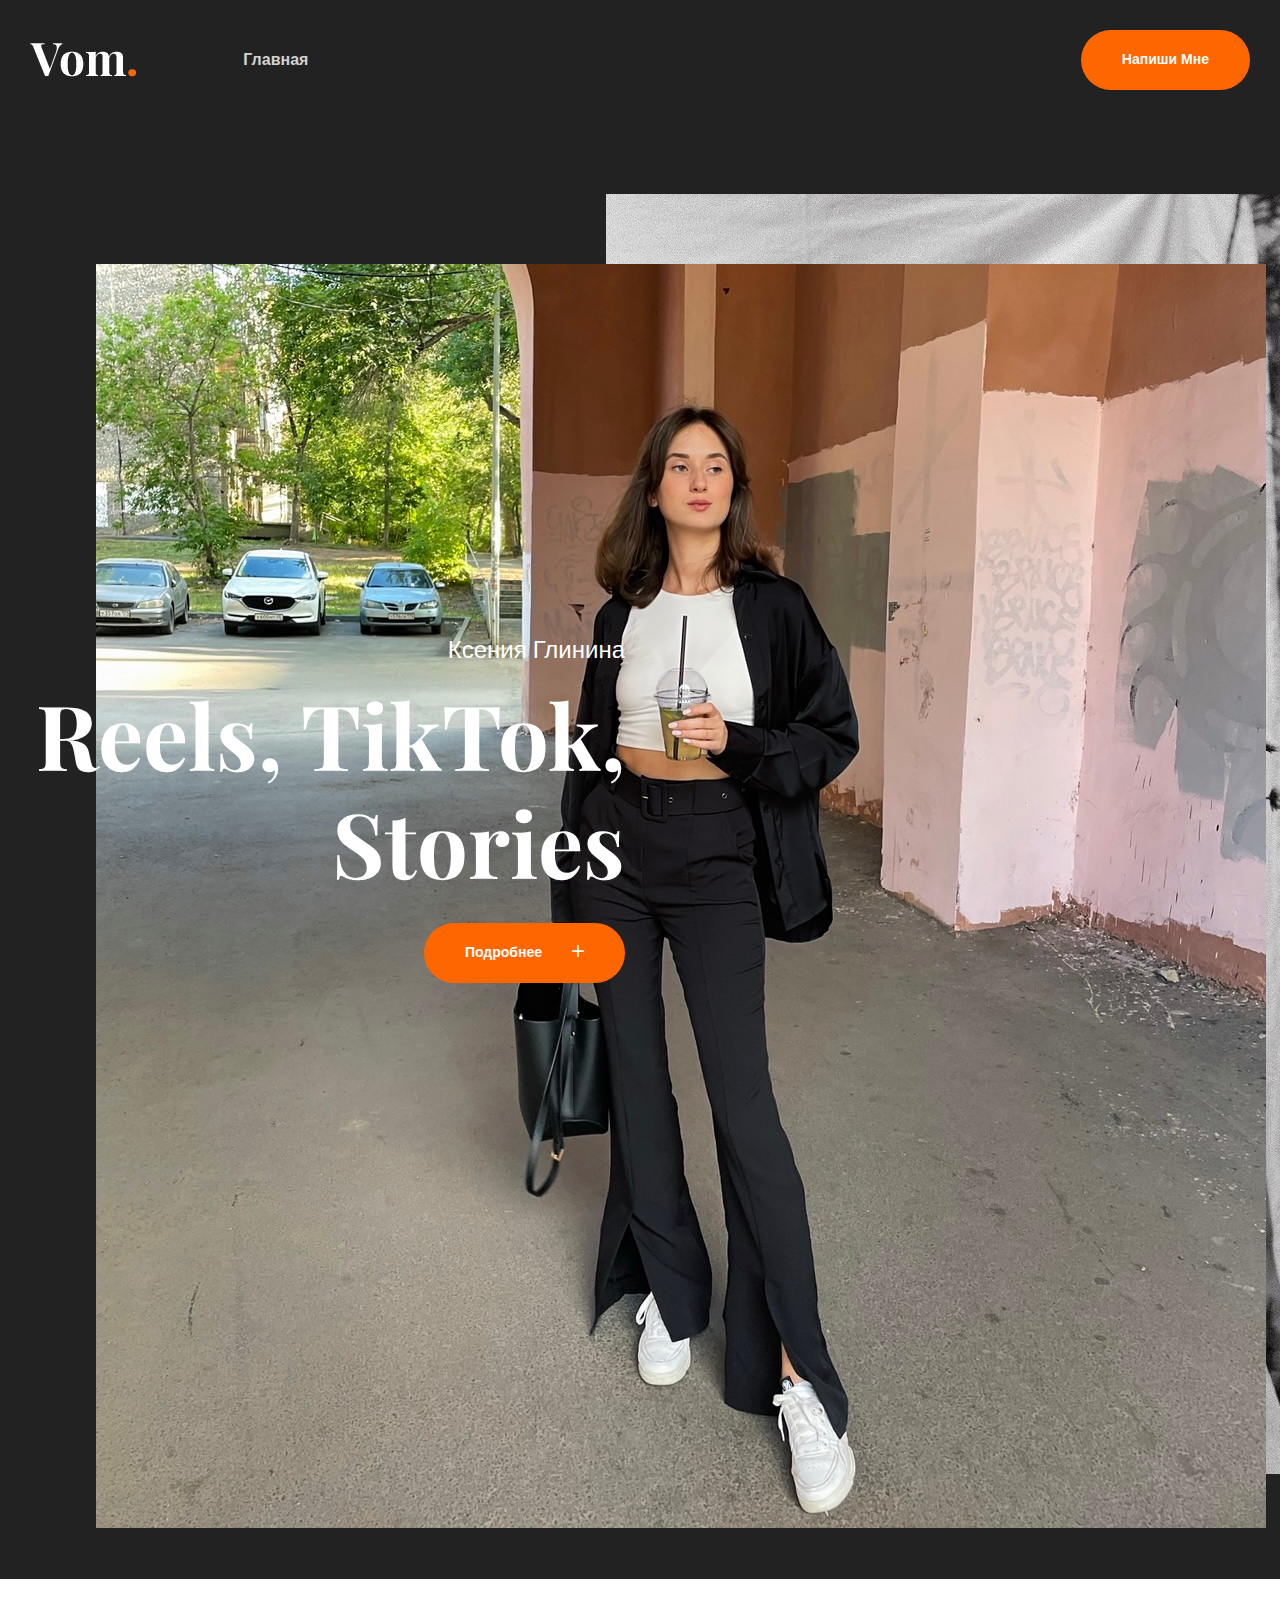
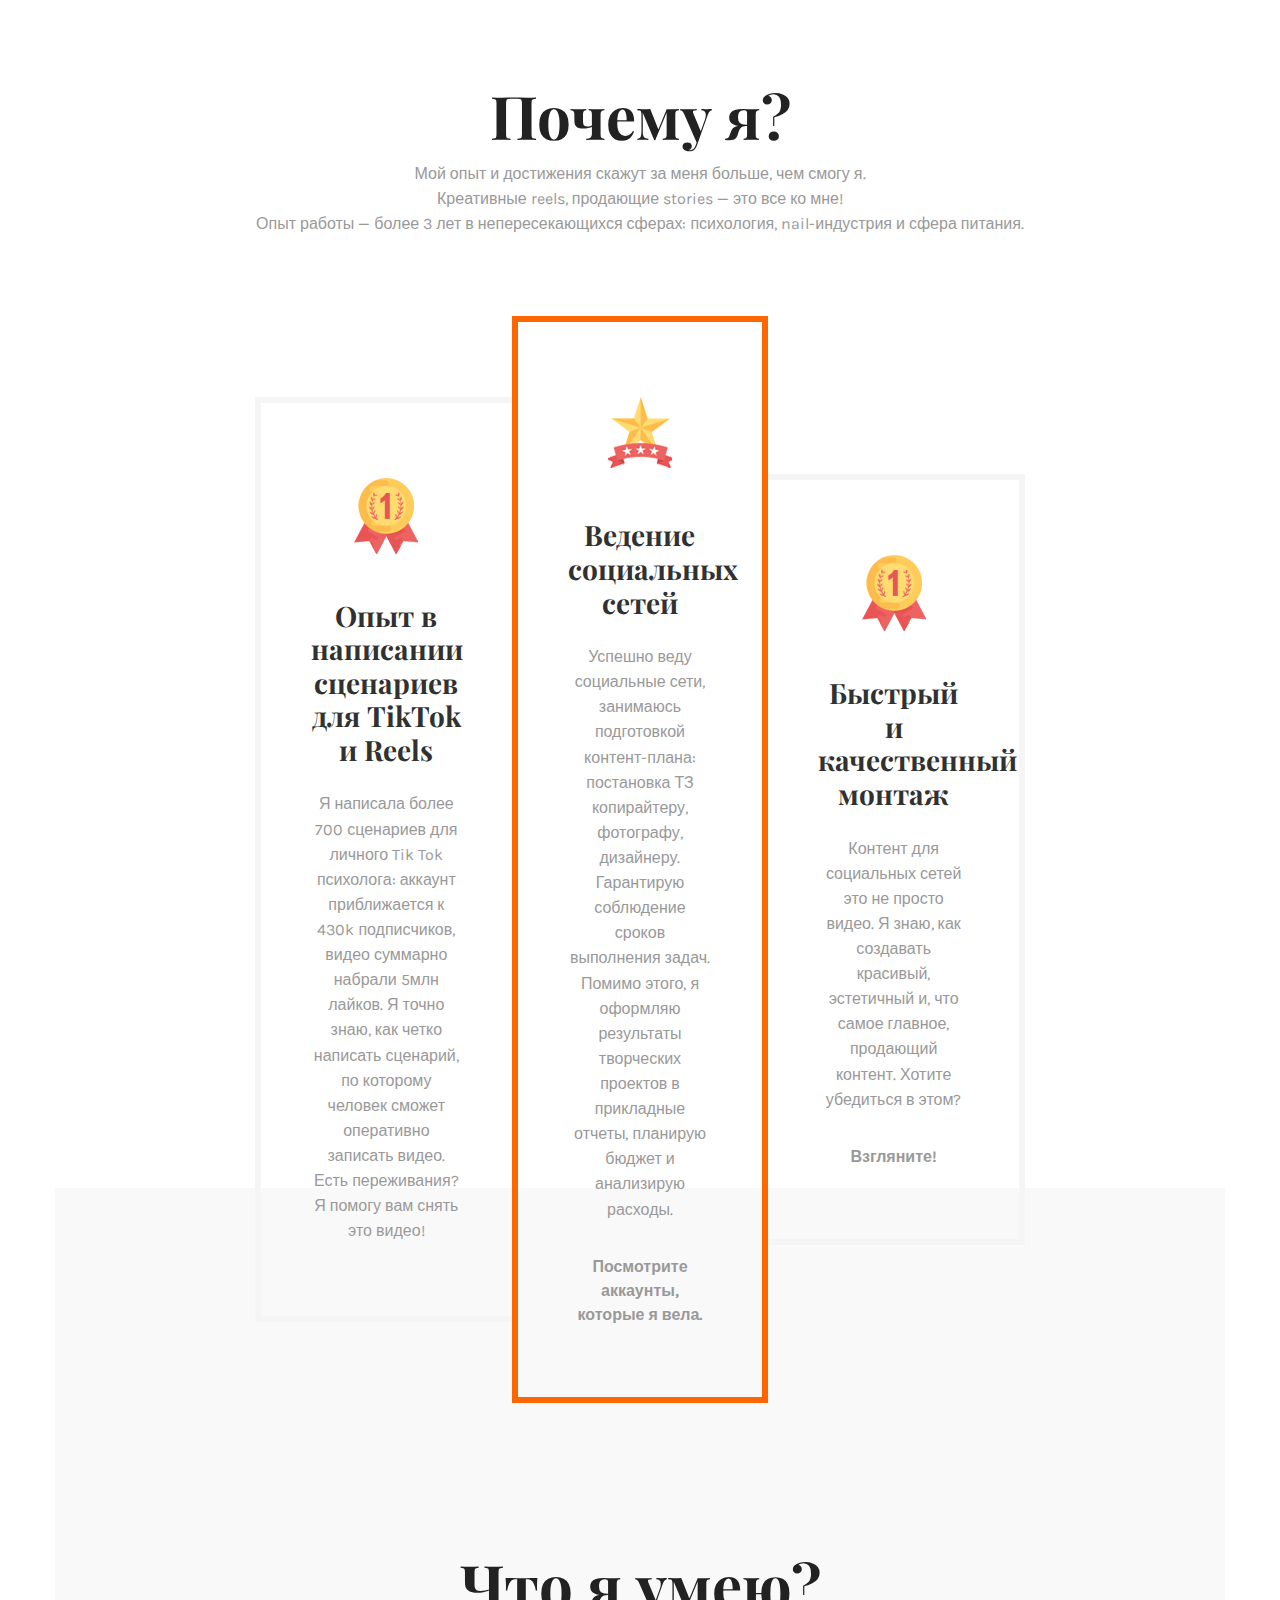
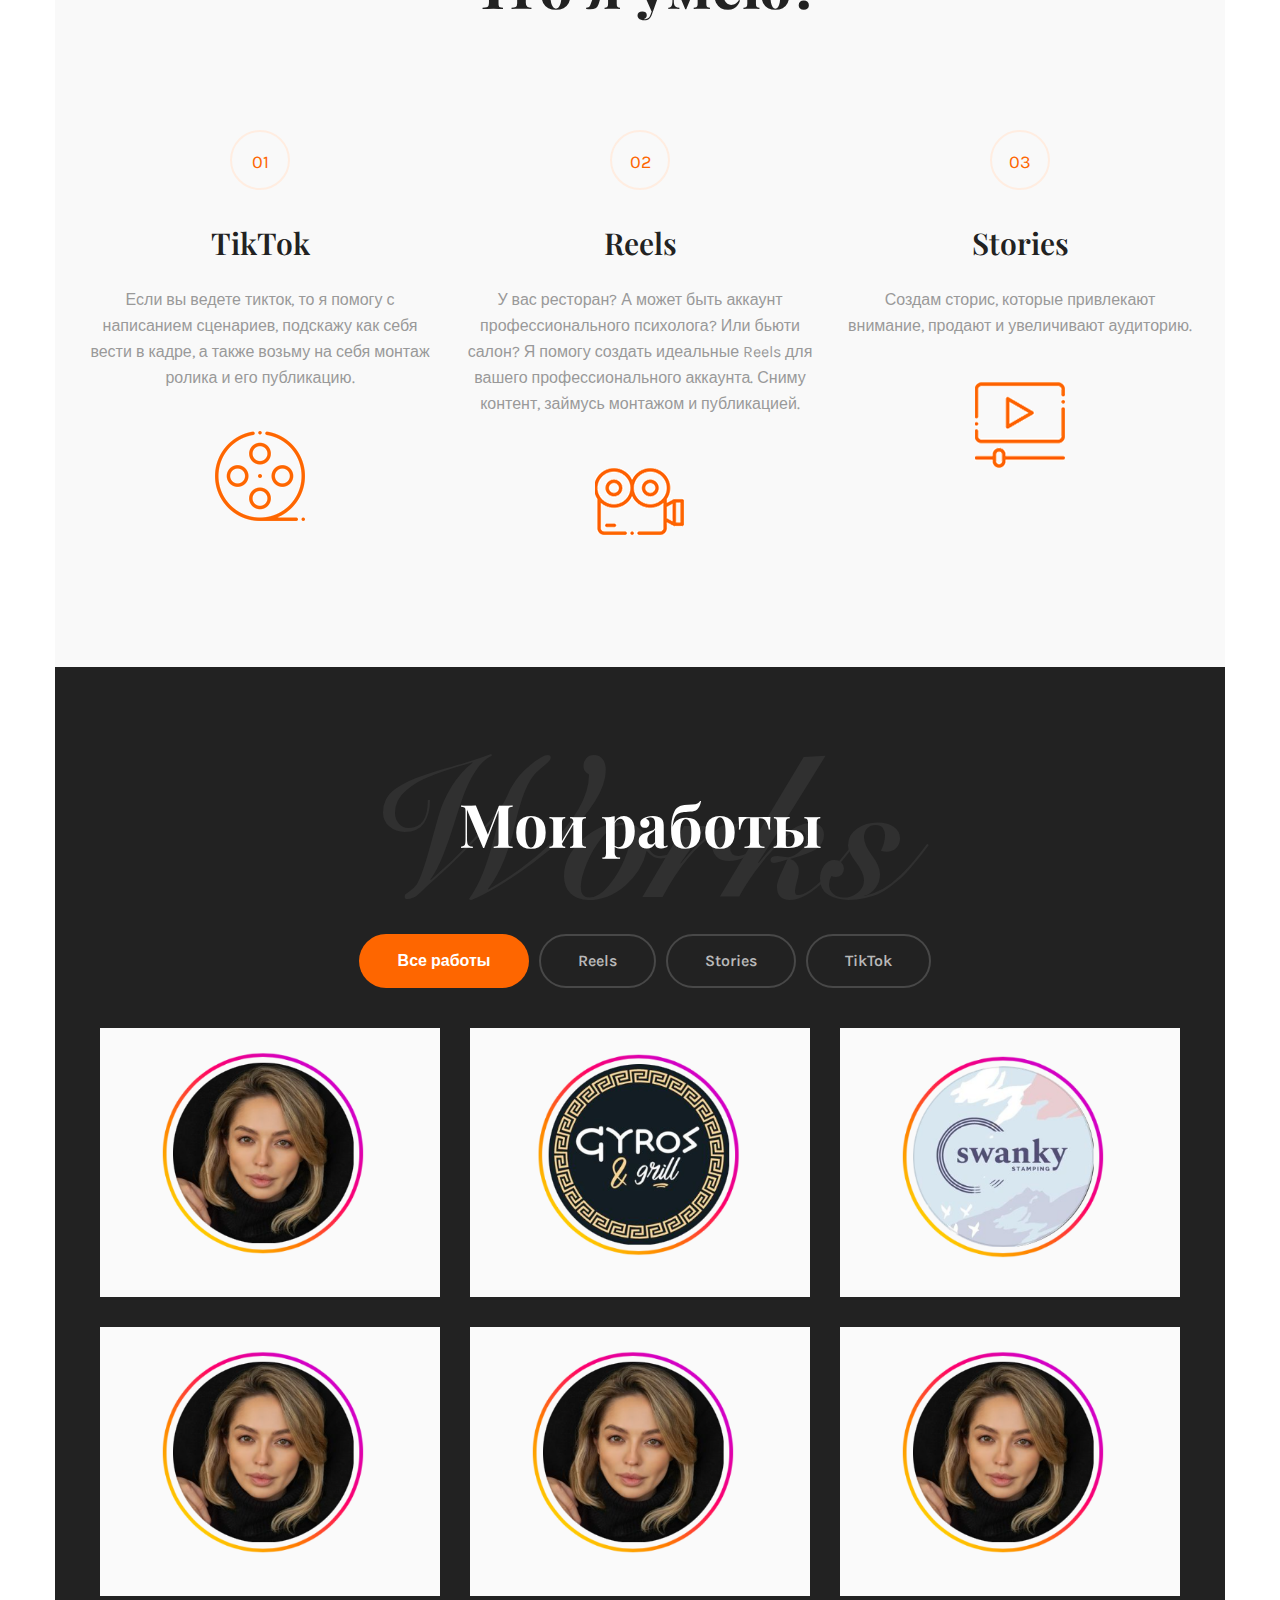
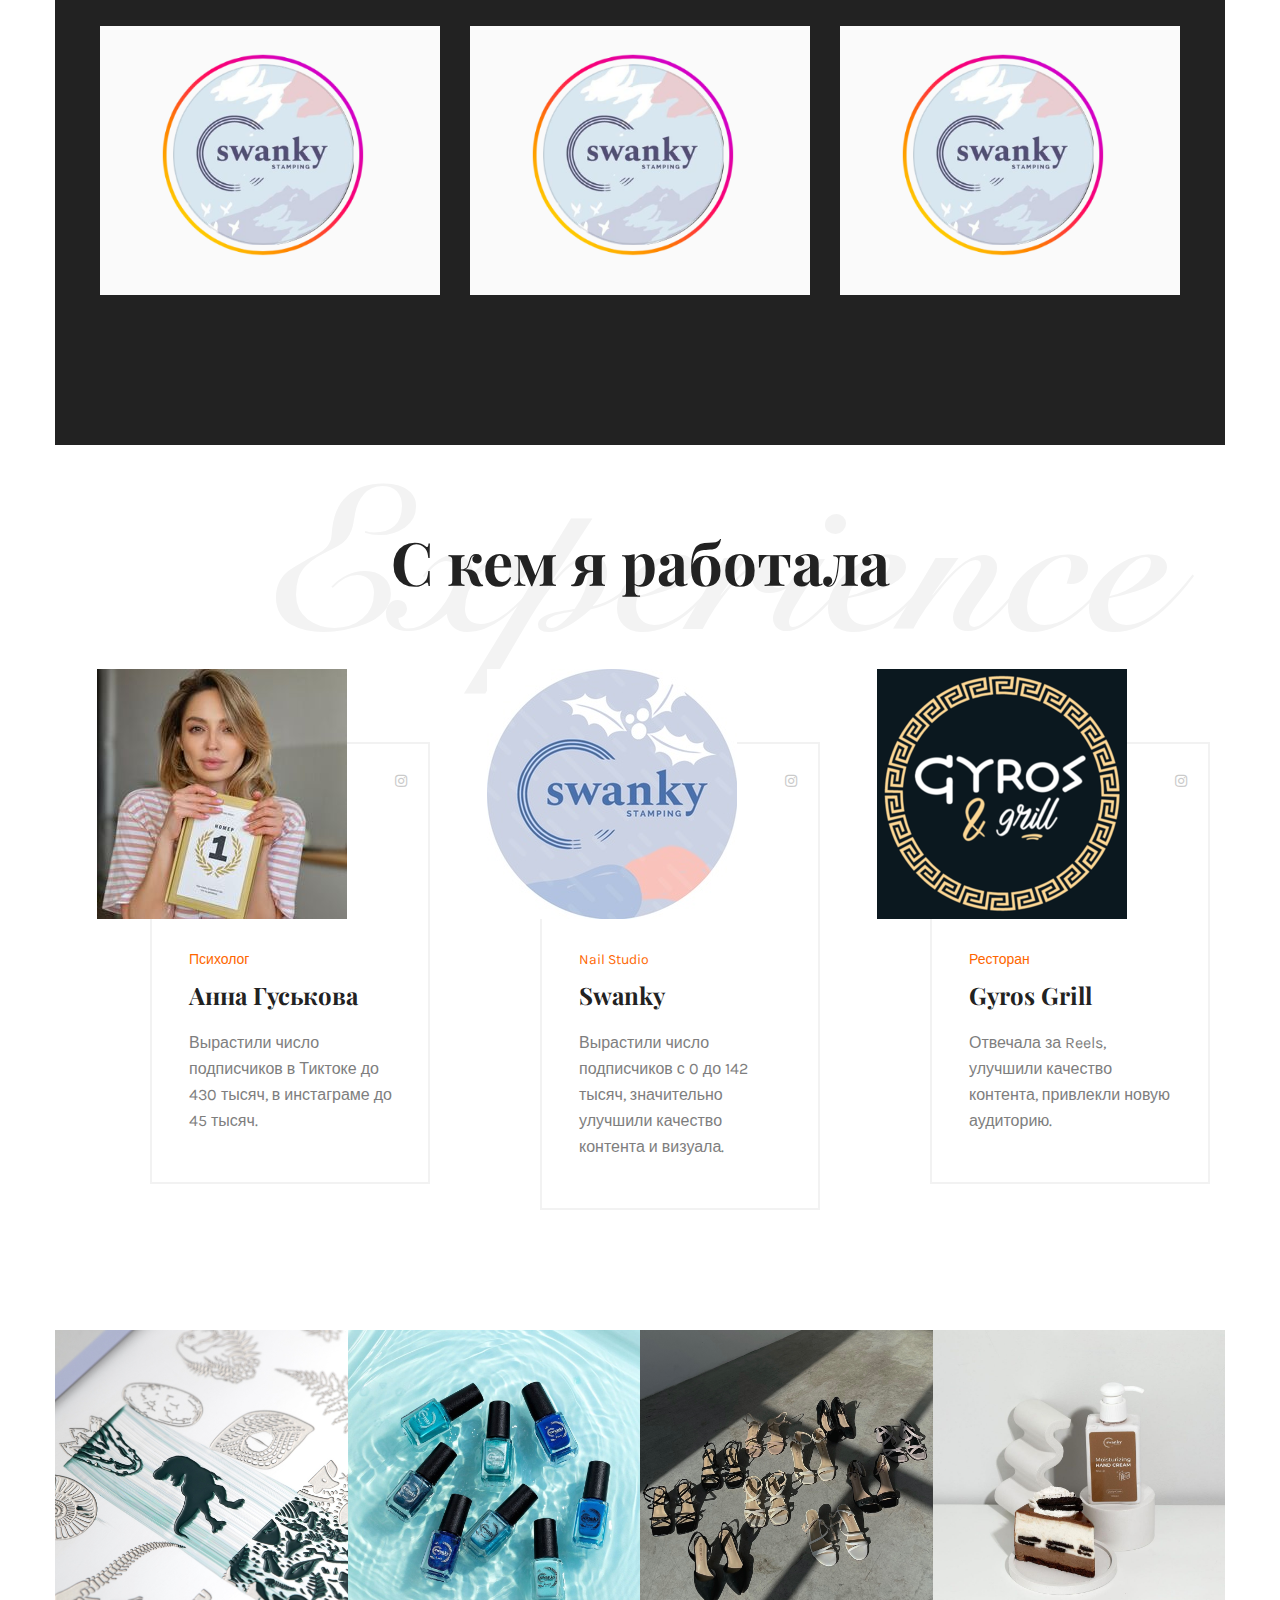
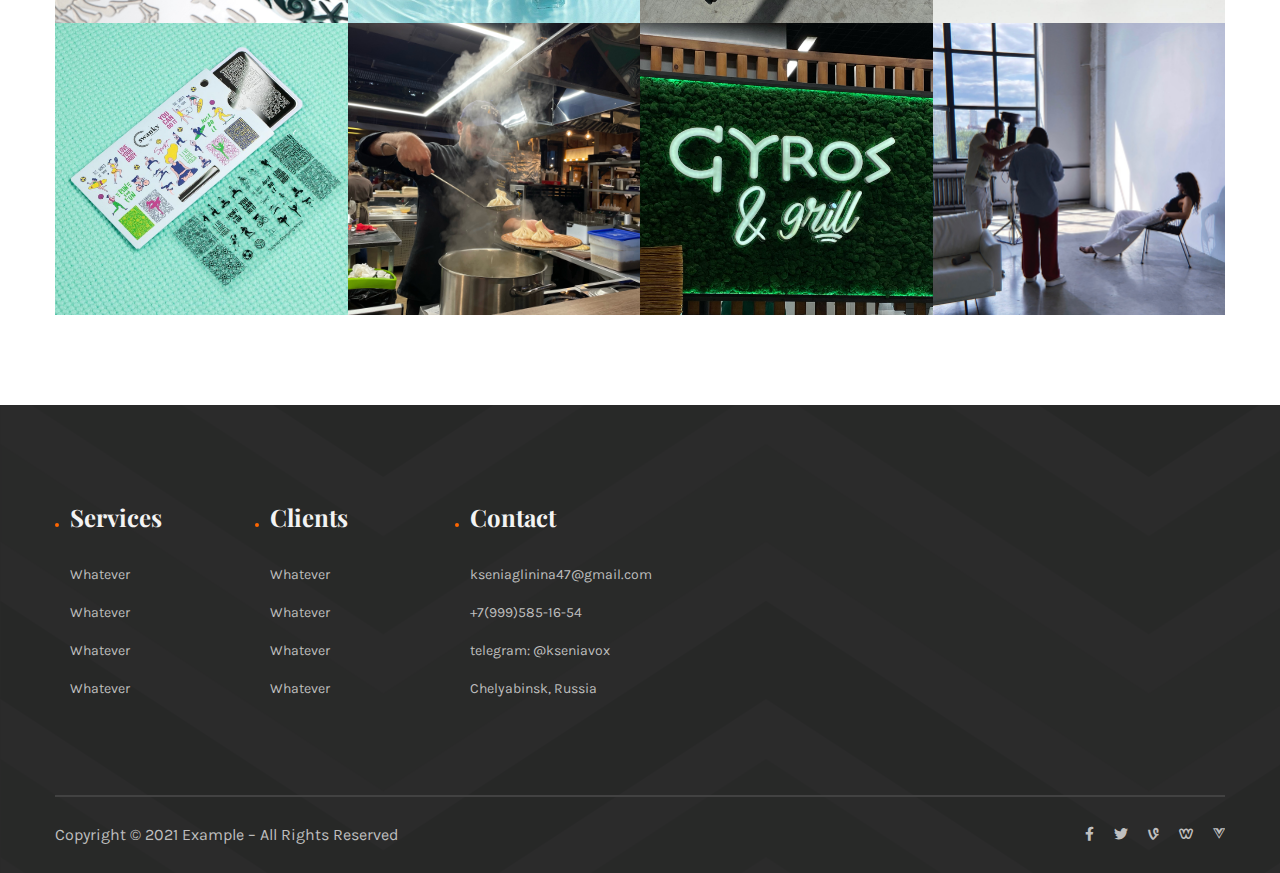
==== commit 12259dca: "наполнили контеном" ====
--- a/index.html
+++ b/index.html
@@ -43,10 +43,10 @@
                                     <nav id="mobile-menu">
                                         <ul>
                                             <li><a href="index.html">Главная</a>
-                                            </li>
-                                            <li><a href="about_me.html">Обо мне</a></li>
-                                            <li><a href="services.html">Что я умею</a></li>
-                                            <li><a href="work.html">Портфолио</a>
+<!--                                            </li>-->
+<!--                                            <li><a href="about_me.html">Обо мне</a></li>-->
+<!--                                            <li><a href="services.html">Что я умею</a></li>-->
+<!--                                            <li><a href="work.html">Портфолио</a>-->
 <!--                                                <ul class="submenu">-->
 <!--                                                    <li><a href="about.html">About Us</a></li>-->
 <!--                                                    <li><a href="about_me.html">About Me</a></li>-->
@@ -60,7 +60,7 @@
 <!--                                                    <li><a href="contact.html">Contact</a></li>-->
 <!--                                                </ul>-->
                                             </li>
-                                            <li><a href="contact.html">Контакты</a></li>
+<!--                                            <li><a href="contact.html">Контакты</a></li>-->
                                         </ul>
                                     </nav>
                                 </div>
@@ -98,7 +98,7 @@
                             <div class="col-xl-6">
                                 <div class="h1-hero-right-thumb hero-right-thumb position-relative">
                                     <img class="hero-back-thumb" src="img/homepage1/hero/ksu_1.jpg" alt="">
-                                    <img class="hero-front-thumb" src="img/homepage1/hero/ksu_2.jpg" alt="">
+                                    <img class="hero-front-thumb" src="img/homepage1/hero/ksu_22.jpg" alt="">
                                 </div>
                             </div>
                         </div>
@@ -114,7 +114,7 @@
                             <div class="section-title mb-80">
                                 <div class="archivment-front">
                                     <h3>Почему я?</h3>
-                                    <p>Мой опыт и достижения скажут за меня больше, чем смогу я.<br>Reels, тиктоки, красивые посты, грамотные тексты — это все ко мне!<br>Опыт работы — более 3 лет в непересекающихся сферах: психология, nail-индустрия и сфера питания.</p>
+                                    <p>Мой опыт и достижения скажут за меня больше, чем смогу я.<br>Креативные reels, продающие stories — это все ко мне!<br>Опыт работы — более 3 лет в непересекающихся сферах: психология, nail-индустрия и сфера питания.</p>
                         </div>
                     </div>
                     <div class="row align-items-center no-gutters">
@@ -146,16 +146,16 @@
             </div>
             <!-- Archivement_end -->
             <!-- vaideo_start -->
-            <div class="video-area white-bg">
-                <div class="container">
-                    <div class="video-wrap"><!--  data-background="img/video_bg/video-img.png" -->
-                        <div class="vidoe-img"><img class="img" src="img/homepage1/video_bg/video-img.jpg" alt=""></div>
-                        <div class="play-btn">
-                            <a class="popup-video circle-animation" href="https://www.youtube.com/watch?v=KMc6DyEJp04"><i class="fal fa-play"></i></a>
-                        </div>
-                    </div>
-                </div>
-            </div>
+<!--            <div class="video-area white-bg">-->
+<!--                <div class="container">-->
+<!--                    <div class="video-wrap">&lt;!&ndash;  data-background="img/video_bg/video-img.png" &ndash;&gt;-->
+<!--                        <div class="vidoe-img"><img class="img" src="img/homepage1/video_bg/video-img.jpg" alt=""></div>-->
+<!--                        <div class="play-btn">-->
+<!--                            <a class="popup-video circle-animation" href="https://www.youtube.com/watch?v=KMc6DyEJp04"><i class="fal fa-play"></i></a>-->
+<!--                        </div>-->
+<!--                    </div>-->
+<!--                </div>-->
+<!--            </div>-->
             <!-- vaideo_end -->
             <!-- we_do_srart -->
             <div class="we-do-area gray-bg">
@@ -166,9 +166,9 @@
                             <div class="section-title mb-110">
                                 <div class="archivment-front">
                                     <h3>Что я умею?</h3>
-                                    <p>Успешно веду социальные сети, занимаюсь подготовкой контент-плана: постановка ТЗ копирайтеру,<br>фотографу, дизайнеру. Гарантирую соблюдение сроков выполнения задач</p>
-                                </div>
-                                <h3 class="archivment-back">Services</h3>
+<!--                                    <p>Успешно веду социальные сети, занимаюсь подготовкой контент-плана: постановка ТЗ копирайтеру,<br>фотографу, дизайнеру. Гарантирую соблюдение сроков выполнения задач</p>-->
+                                </div>
+<!--                                <h3 class="archivment-back">Services</h3>-->
                             </div>
                         </div>
                     </div>
@@ -237,7 +237,7 @@
                             <div class="section-title section-title2 d-block">
                                 <div class="archivment-front text-center">
                                     <h3>Мои работы</h3>
-                                    <p>Просто посмотрите, что я умею делать!<br>Тут вообще отвал башки, вы с ума сойдете.</p>
+<!--                                    <p>Просто посмотрите, что я умею делать!<br>Тут вообще отвал башки, вы с ума сойдете.</p>-->
                                 </div>
                                 <h3 class="archivment-back">Works</h3>
                             </div>
@@ -250,60 +250,83 @@
                                 <button class="active" data-filter="*">Все работы</button>
                                 <button data-filter=".cat1">Reels</button>
                                 <button data-filter=".cat2">Stories</button>
-                                <button data-filter=".cat3">TikToks</button>
-                                <button data-filter=".cat4">Youtube</button>
+                                <button data-filter=".cat3">TikTok</button>
                             </div>
                         </div>
                     </div>
                     <!-- End Active Button -->
                     <!-- Movi_area Active Girid -->
                     <div class="row grid">
-                        <div class="col-xl-4 col-lg-4 col-md-4 grid-item cat4 cat2">
+                        <div class="col-xl-4 col-lg-4 col-md-4 grid-item cat1">
                             <div class="video-sing-img-wrap mb-30" data-tilt data-tilt-perspective="3000">
                                 <div class="video-singl-img ">
-                                    <img src="img/homepage1/video_area/1.jpg" alt="">
-                                </div>
-                                <div class="video-link"><a class="popup-video" href="https://www.youtube.com/watch?v=KMc6DyEJp04"><i class="fal fa-play"></i></a></div>
-                            </div>
-                        </div>
-                        <div class="col-xl-4 col-lg-4 col-md-4 grid-item cat3 cat4 cat1">
+                                    <img src="img/homepage1/video_area/2.jpg" alt="">
+                                </div>
+                                <div class="video-link"><a class="popup-video" href="https://youtube.com/shorts/3wfWnPFS2II?feature=share"><i class="fal fa-play"></i></a></div>
+                            </div>
+                        </div>
+                        <div class="col-xl-4 col-lg-4 col-md-4 grid-item cat1">
+                            <div class="video-sing-img-wrap  mb-30" data-tilt data-tilt-perspective="3000">
+                                <div class="video-singl-img">
+                                    <img src="img/homepage1/video_area/4.jpg" alt="">
+                                </div>
+                                <div class="video-link"><a class="popup-video" href="https://youtube.com/shorts/fFNd1Qh0AVo?feature=share"><i class="fal fa-play"></i></a></div>
+                            </div>
+                        </div>
+                        <div class="col-xl-4 col-lg-4 col-md-4 grid-item cat1">
+                            <div class="video-sing-img-wrap mb-30" data-tilt data-tilt-perspective="3000">
+                                <div class="video-singl-img ">
+                                    <img src="img/homepage1/video_area/3.jpg" alt="">
+                                </div>
+                                <div class="video-link"><a class="popup-video" href="https://youtube.com/shorts/gIfQYf7rY5k?feature=share"><i class="fal fa-play"></i></a></div>
+                            </div>
+                        </div>
+                        <div class="col-xl-4 col-lg-4 col-md-4 grid-item cat1">
                             <div class="video-sing-img-wrap  mb-30" data-tilt data-tilt-perspective="3000">
                                 <div class="video-singl-img">
                                     <img src="img/homepage1/video_area/2.jpg" alt="">
                                 </div>
-                                <div class="video-link"><a class="popup-video" href="https://www.youtube.com/watch?v=KMc6DyEJp04"><i class="fal fa-play"></i></a></div>
-                            </div>
-                        </div>
-                        <div class="col-xl-4 col-lg-4 col-md-4 grid-item cat2 cat3">
+                                <div class="video-link"><a class="popup-video" href="https://youtube.com/shorts/dnXYaiAxa58?feature=share"><i class="fal fa-play"></i></a></div>
+                            </div>
+                        </div>
+                        <div class="col-xl-4 col-lg-4 col-md-4 grid-item cat3">
                             <div class="video-sing-img-wrap mb-30" data-tilt data-tilt-perspective="3000">
                                 <div class="video-singl-img ">
-                                    <img src="img/homepage1/video_area/3.jpg" alt="">
-                                </div>
-                                <div class="video-link"><a class="popup-video" href="https://www.youtube.com/watch?v=KMc6DyEJp04"><i class="fal fa-play"></i></a></div>
-                            </div>
-                        </div>
-                        <div class="col-xl-4 col-lg-4 col-md-4 grid-item cat2 cat1">
+                                    <img src="img/homepage1/video_area/2.jpg" alt="">
+                                </div>
+                                <div class="video-link"><a class="popup-video" href="https://youtube.com/shorts/p5WBzOPX3LM?feature=share"><i class="fal fa-play"></i></a></div>
+                            </div>
+                        </div>
+                        <div class="col-xl-4 col-lg-4 col-md-4 grid-item cat3">
                             <div class="video-sing-img-wrap  mb-30" data-tilt data-tilt-perspective="3000">
                                 <div class="video-singl-img">
-                                    <img src="img/homepage1/video_area/4.jpg" alt="">
-                                </div>
-                                <div class="video-link"><a class="popup-video" href="https://www.youtube.com/watch?v=KMc6DyEJp04"><i class="fal fa-play"></i></a></div>
-                            </div>
-                        </div>
-                        <div class="col-xl-4 col-lg-4 col-md-4 grid-item cat2 cat3">
-                            <div class="video-sing-img-wrap mb-30" data-tilt data-tilt-perspective="3000">
-                                <div class="video-singl-img ">
-                                    <img src="img/homepage1/video_area/5.jpg" alt="">
-                                </div>
-                                <div class="video-link"><a class="popup-video" href="https://www.youtube.com/watch?v=KMc6DyEJp04"><i class="fal fa-play"></i></a></div>
-                            </div>
-                        </div>
-                        <div class="col-xl-4 col-lg-4 col-md-4 grid-item cat3 cat4 cat1">
+                                    <img src="img/homepage1/video_area/2.jpg" alt="">
+                                </div>
+                                <div class="video-link"><a class="popup-video" href="https://youtube.com/shorts/HZwWnNh6-ss?feature=share"><i class="fal fa-play"></i></a></div>
+                            </div>
+                        </div>
+                        <div class="col-xl-4 col-lg-4 col-md-4 grid-item cat2">
                             <div class="video-sing-img-wrap  mb-30" data-tilt data-tilt-perspective="3000">
                                 <div class="video-singl-img">
-                                    <img src="img/homepage1/video_area/6.jpg" alt="">
-                                </div>
-                                <div class="video-link"><a class="popup-video" href="https://www.youtube.com/watch?v=KMc6DyEJp04"><i class="fal fa-play"></i></a></div>
+                                    <img src="img/homepage1/video_area/3.jpg" alt="">
+                                </div>
+                                <div class="video-link"><a class="popup-video" href="https://youtube.com/shorts/IoG5Htdf5oM?feature=share"><i class="fal fa-play"></i></a></div>
+                            </div>
+                        </div>
+                        <div class="col-xl-4 col-lg-4 col-md-4 grid-item cat2">
+                            <div class="video-sing-img-wrap  mb-30" data-tilt data-tilt-perspective="3000">
+                                <div class="video-singl-img">
+                                    <img src="img/homepage1/video_area/3.jpg" alt="">
+                                </div>
+                                <div class="video-link"><a class="popup-video" href="https://youtube.com/shorts/OT_DwFupvbY?feature=share"><i class="fal fa-play"></i></a></div>
+                            </div>
+                        </div>
+                        <div class="col-xl-4 col-lg-4 col-md-4 grid-item cat2">
+                            <div class="video-sing-img-wrap  mb-30" data-tilt data-tilt-perspective="3000">
+                                <div class="video-singl-img">
+                                    <img src="img/homepage1/video_area/3.jpg" alt="">
+                                </div>
+                                <div class="video-link"><a class="popup-video" href="https://youtube.com/shorts/DA2rusS5xrc?feature=share"><i class="fal fa-play"></i></a></div>
                             </div>
                         </div>
                     </div>
@@ -322,7 +345,7 @@
                                 <div class="archivment-front">
                                     <nav id="experience">
                                     <h3>С кем я работала</h3>
-                                    <p>Те организации и блогеры, с которыми мне удалось<br>поработать за 3 года моей работы.</p>
+<!--                                    <p>Те организации и блогеры, с которыми мне удалось<br>поработать за 3 года моей работы.</p>-->
                                 </div>
                                 <h3 class="archivment-back">Experience</h3>
                             </div>
@@ -333,15 +356,11 @@
                             <div class="team-box ml-80 mb-80">
                                 <div class="single-team ">
                                     <div class="team-top d-flex mb-30">
-                                        <div class="team-img"><img src="img/homepage1/team/1.png" alt=""></div>
+                                        <div class="team-img"><img src="img/homepage1/team/ann-photo.jpg" alt=""></div>
                                         <!-- social-icon -->
                                         <div class="team-social">
                                             <ul>
-                                                <li><a href="#"><i class="fab fa-facebook-f"></i></a></li>
-                                                <li><a href="#"><i class="fab fa-twitter"></i></a></li>
-                                                <li> <a href="#"><i class="fab fa-behance"></i></a></li>
-                                                <li><a href="#"><i class="fab fa-linkedin-in"></i></a></li>
-                                                <li><a href="#"><i class="fab fa-youtube"></i></a></li>
+                                                <li><a href="#"><i class="fab fa-instagram"></i></a></li>
                                             </ul>
                                         </div>
                                     </div>
@@ -349,7 +368,7 @@
                                         <span>Психолог</span>
                                         <h3>Анна Гуськова</h3>
                                         <p>Вырастили число подписчиков в Тиктоке до 430 тысяч, в инстаграме до
-                                            45 тысяч. </p>
+                                            45 тысяч.</p>
                                     </div>
                                 </div>
                             </div>
@@ -358,23 +377,18 @@
                             <div class="team-box ml-80 mb-80">
                                 <div class="single-team ">
                                     <div class="team-top d-flex mb-30">
-                                        <div class="team-img"><img src="img/homepage1/team/2.png" alt=""></div>
+                                        <div class="team-img"><img src="img/homepage1/team/swanky-logo.jpg" alt=""></div>
                                         <!-- social-icon -->
                                         <div class="team-social">
                                             <ul>
-                                                <li><a href="#"><i class="fab fa-facebook-f"></i></a></li>
-                                                <li><a href="#"><i class="fab fa-twitter"></i></a></li>
-                                                <li> <a href="#"><i class="fab fa-behance"></i></a></li>
-                                                <li><a href="#"><i class="fab fa-linkedin-in"></i></a></li>
-                                                <li><a href="#"><i class="fab fa-youtube"></i></a></li>
+                                                <li><a href="#"><i class="fab fa-instagram"></i></a></li>
                                             </ul>
                                         </div>
                                     </div>
                                     <div class="team-bottom">
                                         <span>Nail Studio</span>
                                         <h3>Swanky</h3>
-                                        <p>Вырастили число подписчиков, напродавали лаки, тут надо дописать
-                                            еще что-нибудь. </p>
+                                        <p>Вырастили число подписчиков с 0 до 142 тысяч, значительно улучшили качество контента и визуала.</p>
                                     </div>
                                 </div>
                             </div>
@@ -383,15 +397,11 @@
                             <div class="team-box ml-80 mb-80">
                                 <div class="single-team ">
                                     <div class="team-top d-flex mb-30">
-                                        <div class="team-img"><img src="img/homepage1/team/3.png" alt=""></div>
+                                        <div class="team-img"><img src="img/homepage1/team/gyros-logo.jpg" alt=""></div>
                                         <!-- social-icon -->
                                         <div class="team-social">
                                             <ul>
-                                                <li><a href="#"><i class="fab fa-facebook-f"></i></a></li>
-                                                <li><a href="#"><i class="fab fa-twitter"></i></a></li>
-                                                <li> <a href="#"><i class="fab fa-behance"></i></a></li>
-                                                <li><a href="#"><i class="fab fa-linkedin-in"></i></a></li>
-                                                <li><a href="#"><i class="fab fa-youtube"></i></a></li>
+                                                <li><a href="#"><i class="fab fa-instagram"></i></a></li>
                                             </ul>
                                         </div>
                                     </div>
@@ -399,7 +409,7 @@
                                         <span>Ресторан</span>
                                         <h3>Gyros Grill</h3>
                                         <p>Отвечала за Reels, улучшили качество контента, привлекли
-                                            много тысяч подписчиков. </p>
+                                            новую аудиторию. </p>
                                     </div>
                                 </div>
                             </div>
@@ -414,13 +424,13 @@
                     <div class="row no-gutters">
                         <div class="col-xl-3 col-lg-4 col-md-6">
                             <div class="single-members">
-                                <div class="members-img"><img src="img/homepage1/team_members/5.png" alt=""></div>
+                                <div class="members-img"><img src="img/homepage1/team_members/8.png" alt=""></div>
                                 <div class="members-img-thumb">
                                     <img src="img/homepage1/team_members/overley.png" alt="">
                                 </div>
                                 <div class="thumb-content-box">
                                     <div class="thumb-content">
-                                        <h3>Photo<br>Showcase</h3>
+                                        <h3>Swanky</h3>
                                         <a class="popup-image" href="img/homepage1/team_members/5.png"><i class="fas fa-angle-right"></i></a>
                                     </div>
                                 </div>
@@ -434,7 +444,7 @@
                                 </div>
                                 <div class="thumb-content-box">
                                     <div class="thumb-content">
-                                        <h3>Photo<br>Showcase</h3>
+                                        <h3>Swanky</h3>
                                         <a class="popup-image" href="img/homepage1/team_members/1.png"><i class="fas fa-angle-right"></i></a>
                                     </div>
                                 </div>
@@ -448,7 +458,7 @@
                                 </div>
                                 <div class="thumb-content-box">
                                     <div class="thumb-content">
-                                        <h3>Photo<br>Showcase</h3>
+                                        <h3>Jive</h3>
                                         <a class="popup-image" href="img/homepage1/team_members/2.png"><i class="fas fa-angle-right"></i></a>
                                     </div>
                                 </div>
@@ -462,7 +472,7 @@
                                 </div>
                                 <div class="thumb-content-box">
                                     <div class="thumb-content">
-                                        <h3>Photo<br>Showcase</h3>
+                                        <h3>Swanky</h3>
                                         <a class="popup-image" href="img/homepage1/team_members/3.png"><i class="fas fa-angle-right"></i></a>
                                     </div>
                                 </div>
@@ -476,7 +486,7 @@
                                 </div>
                                 <div class="thumb-content-box">
                                     <div class="thumb-content">
-                                        <h3>Photo<br>Showcase</h3>
+                                        <h3>Swanky</h3>
                                         <a class="popup-image" href="img/homepage1/team_members/4.png"><i class="fas fa-angle-right"></i></a>
                                     </div>
                                 </div>
@@ -490,7 +500,7 @@
                                 </div>
                                 <div class="thumb-content-box">
                                     <div class="thumb-content">
-                                        <h3>Photo<br>Showcase</h3>
+                                        <h3>Khinkali</h3>
                                         <a class="popup-image" href="img/homepage1/team_members/5.png"><i class="fas fa-angle-right"></i></a>
                                     </div>
                                 </div>
@@ -504,7 +514,7 @@
                                 </div>
                                 <div class="thumb-content-box">
                                     <div class="thumb-content">
-                                        <h3>Photo<br>Showcase</h3>
+                                        <h3>Gyros</h3>
                                         <a class="popup-image" href="img/homepage1/team_members/6.png"><i class="fas fa-angle-right"></i></a>
                                     </div>
                                 </div>
@@ -518,7 +528,7 @@
                                 </div>
                                 <div class="thumb-content-box">
                                     <div class="thumb-content">
-                                        <h3>Photo<br>Showcase</h3>
+                                        <h3>Jive</h3>
                                         <a class="popup-image" href="img/homepage1/team_members/7.png"><i class="fas fa-angle-right"></i></a>
                                     </div>
                                 </div>
@@ -595,58 +605,58 @@
 
             <!-- news_feeds_end -->
             <!-- Subscribe_area_sarte -->
-            <div class="subscribe-area-wrap pb-120">
-                <div class="container">
-                    <div class="subscribe-area">
-                        <div class="row">
-                            <div class="col-xl-8 offset-xl-2">
-                                <!-- section-tittle -->
-                                <div class="section-title section-title5 mb-80">
-                                    <div class="archivment-front">
-                                        <h3>Оставьте свои контакты<br>и я свяжусь с вами!</h3>
-                                    </div>
-                                    <h3 class="archivment-back">Connect</h3>
-                                </div>
-                            </div>
-                        </div>
-                        <!-- subscribe-form -->
-                        <div class="row">
-                            <div class="col-xl-12">
-                                <div class="row">
-                                    <div class="col-xl-12">
-                                        <!-- subscribe-form -->
-                                        <div class="subscribe-form">
-                                            <div class="row d-flex align-items-end">
-                                                <div class="col-xl-4">
-                                                    <div class="single-input-box mb-30">
-                                                        <div class="input-box-area d-flex">
-                                                            <i class="fal fa-user"></i>
-                                                            <input type="text" placeholder="Как вас зовут?">
-                                                        </div>
-                                                    </div>
-                                                </div>
-                                                <div class="col-xl-4">
-                                                    <div class="single-input-box mb-30">
-                                                        <div class="input-box-area d-flex">
-                                                            <i class="fal fa-envelope"></i>
-                                                            <input type="text" placeholder="Ваш email?">
-                                                        </div>
-                                                    </div>
-                                                </div>
-                                                <div class="col-xl-4">
-                                                    <div class="subscribe-btn mb-30">
-                                                        <a href="#" class="btn btn-icon orange-hover-1">Отправить<i class="fal fa-plus"></i></a>
-                                                    </div>
-                                                </div>
-                                            </div>
-                                        </div>
-                                    </div>
-                                </div>
-                            </div>
-                        </div>
-                    </div>
-                </div>
-            </div>
+<!--            <div class="subscribe-area-wrap pb-120">-->
+<!--                <div class="container">-->
+<!--                    <div class="subscribe-area">-->
+<!--                        <div class="row">-->
+<!--                            <div class="col-xl-8 offset-xl-2">-->
+<!--                                &lt;!&ndash; section-tittle &ndash;&gt;-->
+<!--                                <div class="section-title section-title5 mb-80">-->
+<!--                                    <div class="archivment-front">-->
+<!--                                        <h3>Оставьте свои контакты<br>и я свяжусь с вами! (ПОКА НЕ РАБОТАЕТ)</h3>-->
+<!--                                    </div>-->
+<!--                                    <h3 class="archivment-back">Connect</h3>-->
+<!--                                </div>-->
+<!--                            </div>-->
+<!--                        </div>-->
+<!--                        &lt;!&ndash; subscribe-form &ndash;&gt;-->
+<!--                        <div class="row">-->
+<!--                            <div class="col-xl-12">-->
+<!--                                <div class="row">-->
+<!--                                    <div class="col-xl-12">-->
+<!--                                        &lt;!&ndash; subscribe-form &ndash;&gt;-->
+<!--                                        <div class="subscribe-form">-->
+<!--                                            <div class="row d-flex align-items-end">-->
+<!--                                                <div class="col-xl-4">-->
+<!--                                                    <div class="single-input-box mb-30">-->
+<!--                                                        <div class="input-box-area d-flex">-->
+<!--                                                            <i class="fal fa-user"></i>-->
+<!--                                                            <input type="text" placeholder="Как вас зовут?">-->
+<!--                                                        </div>-->
+<!--                                                    </div>-->
+<!--                                                </div>-->
+<!--                                                <div class="col-xl-4">-->
+<!--                                                    <div class="single-input-box mb-30">-->
+<!--                                                        <div class="input-box-area d-flex">-->
+<!--                                                            <i class="fal fa-envelope"></i>-->
+<!--                                                            <input type="text" placeholder="Ваш email?">-->
+<!--                                                        </div>-->
+<!--                                                    </div>-->
+<!--                                                </div>-->
+<!--                                                <div class="col-xl-4">-->
+<!--                                                    <div class="subscribe-btn mb-30">-->
+<!--                                                        <a href="#" class="btn btn-icon orange-hover-1">Отправить<i class="fal fa-plus"></i></a>-->
+<!--                                                    </div>-->
+<!--                                                </div>-->
+<!--                                            </div>-->
+<!--                                        </div>-->
+<!--                                    </div>-->
+<!--                                </div>-->
+<!--                            </div>-->
+<!--                        </div>-->
+<!--                    </div>-->
+<!--                </div>-->
+<!--            </div>-->
             <!-- Subscribe_area_end -->
         </main>
         <footer>
@@ -662,10 +672,10 @@
                                     </div>
                                     <div class="footer-content">
                                         <ul>
-                                            <li><a href="#">Film Production</a></li>
-                                            <li><a href="#">Creative Direction</a></li>
-                                            <li><a href="#">Digital Content</a></li>
-                                            <li><a href="#">Visual Effects</a></li>
+                                            <li><a href="#">Whatever</a></li>
+                                            <li><a href="#">Whatever</a></li>
+                                            <li><a href="#">Whatever</a></li>
+                                            <li><a href="#">Whatever</a></li>
                                         </ul>
                                     </div>
                                 </div>
@@ -677,10 +687,10 @@
                                     </div>
                                     <div class="footer-content">
                                         <ul>
-                                            <li><a href="#">American Express</a></li>
-                                            <li><a href="#">Mercedes Benz</a></li>
-                                            <li><a href="#">The Martin Agency</a></li>
-                                            <li><a href="#">Razorfish</a></li>
+                                            <li><a href="#">Whatever</a></li>
+                                            <li><a href="#">Whatever</a></li>
+                                            <li><a href="#">Whatever</a></li>
+                                            <li><a href="#">Whatever</a></li>
                                         </ul>
                                     </div>
                                 </div>
@@ -692,10 +702,10 @@
                                     </div>
                                     <div class="footer-content">
                                         <ul>
-                                            <li><a href="#">info@webversion.com</a></li>
-                                            <li><a href="#">+9898 7756 876 8</a></li>
-                                            <li><a href="#">hublagubla.com</a></li>
-                                            <li><a href="#">13/A, Kingo city, New York</a></li>
+                                            <li><a href="#">kseniaglinina47@gmail.com</a></li>
+                                            <li><a href="#">+7(999)585-16-54</a></li>
+                                            <li><a href="#">telegram: @kseniavox</a></li>
+                                            <li><a href="#">Chelyabinsk, Russia</a></li>
                                         </ul>
                                     </div>
                                 </div>
--- a/css/style.css
+++ b/css/style.css
@@ -893,7 +893,7 @@
     -webkit-animation: 300ms ease-in-out 0s normal none 1 running fadeInDown;
     display: block;
     box-shadow: 0px 10px 20px 0px rgba(8, 0, 42, 0.08);
-    
+
 }
 
 .header-sticky.sticky.sticky-2{
@@ -1539,9208 +1539,9208 @@
 
     line-height: 30px;
 
+    color: #FFFFFF;
+
+    margin-bottom: 15px;
+
+    display: block;
+
+}
+
+
+
+.hero-main-heading {
+
+	margin-bottom: 27px;
+
+	font-size: 90px;
+
+}
+
+
+
+.hero-front-thumb {
+
+    position: absolute;
+
+    right: 17.8%;
+
+    top: 70px;
+
+}
+
+
+
+.h1-hero-right-thumb {
+
+    left: -8%;
+
+}
+
+
+
+.hero-caption {
+
+    position: relative;
+
+    z-index: 1;
+
+    margin-bottom: 50px;
+
+}
+
+
+
+.site-cate-name h2 {
+
+    font-size: 300px;
+
+    color: rgba(255, 255, 255, 0.06);
+
+    font-family: 'Snell Roundhand';
+
+    font-weight: 400;
+
+    margin-bottom: 0;
+
+    line-height: 1;
+
+}
+
+
+
+.site-cate-name {
+
+    position: absolute;
+
+    bottom: -30px;
+
+    right: 50px;
+
+    display: inline-block;
+
+}
+
+
+
+/* 4. Archivement */
+
+.archivment-front h3 {
+
+    color: #222222;
+
+    font-size: 60px;
+
+    font-weight: 700;
+
+    margin-bottom: 10px;
+
+}
+
+
+
+.archivment-front p {
+
     color: #999999;
 
+    font-size: 16px;
+
+    line-height: 1.57;
+
+}
+
+
+
+h3.archivment-back {
+
+    position: absolute;
+
+    top: 50%;
+
+    transform: translateY(-47%);
+
+    color: #f3f3f3;
+
+    font-size: 200px;
+
+    font-family: 'Snell Roundhand';
+
+    font-style: italic;
+
+    right: 0;
+
+    left: 0;
+
+    margin: 0 auto;
+
+}
+
+
+
+.section-title2 {
+
+    display: inline-block;
+
+}
+
+
+
+/* Reward_movi */
+
+.reward-box-wrapper {
+
+    border: 6px solid #f5f5f5;
+
+    padding: 75px 50px 40px 50px;
+
+}
+
+
+
+.reward-box-wrapper i.icon img {
+
+    margin-bottom: 45px;
+
+}
+
+
+
+.reward-box-wrapper h3 {
+
+    margin-bottom: 25px;
+
+}
+
+
+
+.reward-box-wrapper span {
+
+    color: #fe6600;
+
+    line-height: 1;
+
+    margin-bottom: 14px;
+
+    display: block;
+
+}
+
+
+
+.section-title {
+
+    position: relative;
+
+    text-align: center;
+
+}
+
+
+
+.archivment-front {
+
+    position: relative;
+
+    z-index: 9;
+
+}
+
+
+
+.reward-box-wrapper p {
+
+    font-size: 16px;
+
+    color: #999999;
+
+    line-height: 1.57;
+
+    margin-bottom: 33px;
+
+}
+
+
+
+.read-more-link {
+
+    font-size: 16px;
+
+    font-weight: 700;
+
+    color: #999999;
+
+    margin-bottom: 30px;
+
+    display: block;
+
+}
+
+
+
+.reward-box-wrapper1 {
+
+    border-right: 0;
+
+}
+
+
+
+.reward-box-wrapper3 {
+
+    border-left: 0;
+
+}
+
+
+
+.reward-box-wrapper.active {
+
+    border-color: #fe6600;
+
+}
+
+
+
+/* 5. Video */
+
+.video-wrap {
+
+    position: relative;
+
+}
+
+
+
+.play-btn {
+
+    position: absolute;
+
+    top: 50%;
+
+    left: 0;
+
+    transform: translateY(-50%);
+
+    right: 0;
+
+    text-align: center;
+
+}
+
+
+
+.play-btn a {
+
+    background-color: rgb(254, 102, 0);
+
+    width: 100px;
+
+    height: 100px;
+
+    display: inline-block;
+
+    line-height: 100px;
+
+    text-align: center;
+
+    color: #fff;
+
+    border-radius: 50%;
+
+    font-size: 24px;
+
+    box-shadow: 0px 8px 16px 0px rgba(0, 0, 0, 0.2);
+
+    padding-left: 5px;
+
+    padding-top: 1px;
+
+}
+
+
+
+.play-btn a:hover {
+
+    background: #fff;
+
+    color: rgb(254, 102, 0);
+
+}
+
+
+
+/*  6. We Do */
+
+.single-we-do-box {
+
+	transition: .3s;
+
+}
+
+.single-we-do-box:hover {
+
+	transform: translateY(-10px);
+
+}
+
+.we-do-btn a {
+
+    color: #fe6600;
+
+    line-height: 1;
+
+    font-size: 18px;
+
+    width: 60px;
+
+    height: 60px;
+
+    line-height: 60px;
+
+    border: 2px solid #ffede1;
+
+    display: inline-block;
+
+    border-radius: 50%;
+
+    margin-bottom: 35px;
+
+    position: relative;
+
+
+
+}
+
+
+
+.we-do-btn a::before {
+
+	position: absolute;
+
+	color: #fff;
+
+	background: #fe6600;
+
+	content: "\f105";
+
+	font-family: 'Font Awesome 5 Pro';
+
+	font-weight: 400;
+
+	font-size: 18px;
+
+	top: 50%;
+
+	transform: translateY(-50%);
+
+	width: 100%;
+
+	height: 100%;
+
+	left: 0;
+
+	border-radius: 50%;
+
+	border: 2px solid transparent;
+
+	transition: .5s;
+
+	opacity: 0;
+
+	z-index: 9999;
+
+	line-height: 54px;
+
+}
+
+
+
+.we-do-tittle h3 {
+
+    font-size: 30px;
+
+    font-weight: 600;
+
+    color: #222222;
+
+    margin-bottom: 26px;
+
+    position: relative;
+
+    z-index: 99;
+
+}
+
+
+
+.we-do-para p {
+
+    color: #999999;
+
+    font-size: 16px;
+
+    margin-bottom: 40px;
+
+}
+
+
+
+.we-do-top-back h2 {
+
+    font-size: 140px;
+
+    font-weight: 600;
+
+    line-height: 1;
+
+    color: #e6e6e6;
+
+}
+
+
+
+.we-do-top-back {
+
+    position: absolute;
+
+    top: 5%;
+
+    left: 0;
+
+    right: 0;
+
+    opacity: 0;
+
+    transition: .4s;
+
+}
+
+
+
+.single-we-do-box:hover .we-do-top .we-do-btn a::before {
+
+    opacity: 1;
+
+}
+
+
+
+.single-we-do-box:hover .we-do-top-back {
+
+    opacity: 1;
+
+}
+
+
+
+.we-do-area {
+
+    margin-top: -245px;
+
+    padding-top: 360px;
+
+    padding-bottom: 90px;
+
+}
+
+
+
+.section-title.team-titles .archivment-back {
+
+    transform: translateY(-40%);
+
+    right: 40px;
+
+}
+
+
+
+/* 7. Movie */
+
+.movi-area {
+
+    padding: 120px 185px;
+
+}
+
+
+
+.section-title2 .archivment-front h3 {
+
+    color: #ffff;
+
+}
+
+
+
+.section-title2 h3.archivment-back {
+
+    color: #303030;
+
+    left: -12px;
+
+    top: 59%;
+
+}
+
+
+
+.section-title2 .archivment-front {
+
+    text-align: left;
+
+}
+
+
+
+.video-singl-img img {
+
+    width: 100%;
+
+}
+
+
+
+.movi-btn {
+
+    position: relative;
+
+    bottom: 30px;
+
+}
+
+
+
+.video-singl-img {
+
+    position: relative;
+
+}
+
+
+
+.video-singl-img::before {
+
+    position: absolute;
+
+    content: "";
+
+    width: 100%;
+
+    height: 100%;
+
+    background-color: rgb(34, 34, 34);
+
+    opacity: 0.302;
+
+    opacity: 0;
+
+    transition: .4s;
+
+}
+
+
+
+.video-sing-img-wrap:hover .video-singl-img::before {
+
+    opacity: 0.302;
+
+}
+
+
+
+.video-sing-img-wrap {
+
+    position: relative;
+
+}
+
+
+
+.video-link a {
+
+    position: absolute;
+
+    font-weight: 500;
+
+    color: #fff;
+
+    top: 50%;
+
+    left: 0;
+
+    right: 0;
+
+    text-align: center;
+
+    transform: translateY(-50%) scale(.9);
+
+    width: 100px;
+
+    height: 100px;
+
+    line-height: 100px;
+
+    border-radius: 50%;
+
+    border: 2px solid #fff;
+
+    margin: auto;
+
+    opacity: 0;
+
+    transition: .6s;
+
+    cursor: pointer;
+
+}
+
+
+
+.video-link a:hover {
+
+    background: #FE6600;
+
+    border: 2px solid #FE6600;
+
+}
+
+
+
+.video-sing-img-wrap:hover .video-link a {
+
+    opacity: 1;
+
+    transform: translateY(-50%) scale(1);
+
+}
+
+
+
+.portfolio-menu button.active {
+
+    color: #fff;
+
+    background-color: #fe6600;
+
+    border: 2px solid transparent;
+
+}
+
+
+
+.portfolio-menu button {
+
+    color: #b9b9b9;
+
+    background-color: rgba(0, 0, 0, 0);
+
+    border: 2px solid #484848;
+
+    border-radius: 30px;
+
+    font-weight: 600;
+
+    font-family: 'Karla', sans-serif;
+
+    padding: 19px 41px;
+
+    margin: 0 5px;
+
+    line-height: 1;
+
+    transition: .4s;
+
+    cursor: pointer;
+
+    background: none;
+
+}
+
+
+
+.portfolio-menu button:hover {
+
+	background: #fe6600;
+
+	border: 2px solid transparent;
+
+	color: #fff;
+
+}
+
+
+
+.portfolio-menu button.active {
+
+    background: #fe6600;
+
+}
+
+
+
+/* 8. Team */
+
+.team-social {
+
+    position: absolute;
+
+    right: 38px;
+
+}
+
+
+
+.team-box {
+
+    border: 2px solid #f2f2f2;
+
+    padding: 30px 30px 33px 37px;
+
+    transition: .3s;
+
+}
+
+.team-box:hover{
+
+    border-color: #fe6600;
+
+}
+
+.team-img {
+
+    position: relative;
+
+    margin-top: -105px;
+
+    left: -92px;
+
+    transition: .3s;
+
+}
+
+.team-box:hover .team-img{
+
+    transform: translateY(-5px);
+
+}
+
+.team-social ul li a {
+
+    color: #cacaca;
+
+    font-size: 14px;
+
+    margin-bottom: 17px;
+
+    display: block;
+
+    line-height: 1;
+
+}
+
+
+
+.team-social ul li:hover a {
+
+    color: #fe6600;
+
+}
+
+
+
+.team-social ul li.active a {
+
+    color: #fe6600;
+
+}
+
+
+
+.team-bottom span {
+
+    margin-bottom: 13px;
+
+    display: block;
+
+    color: #fe6600;
+
+    font-size: 14px;
+
+}
+
+
+
+.team-bottom h3 {
+
+    color: #222222;
+
+    font-size: 24px;
+
+    line-height: 1;
+
+    margin-bottom: 23px;
+
+}
+
+
+
+/* teammembers */
+
+.members-img img {
+
+    width: 100%;
+
+}
+
+
+
+.members-img-thumb img {
+
+    width: 100%;
+
+}
+
+
+
+.members-img {
+
+    position: relative;
+
+}
+
+
+
+.members-img-thumb {
+
+    position: absolute;
+
+    top: 0;
+
+    left: 0;
+
+    width: 100%;
+
+    height: 100%;
+
+    opacity: 0;
+
+    transition: .6s;
+
+}
+
+
+
+.thumb-content-box {
+
+    position: absolute;
+
+    top: 50%;
+
+    left: 0;
+
+    right: 0;
+
+    margin: 0 auto;
+
+    transform: translateY(-50%);
+
+    height: 100%;
+
+    width: 100%;
+
+    opacity: 0;
+
+    visibility: hidden;
+
+    transition: .4s;
+
+}
+
+
+
+.single-members:hover .members-img-thumb,
+
+.single-members:hover .thumb-content-box {
+
+    opacity: 1;
+
+    visibility: visible;
+
+}
+
+
+
+.single-members.active .members-img-thumb,
+
+.single-members.active .thumb-content-box.active {
+
+    opacity: 1;
+
+    visibility: visible;
+
+}
+
+
+
+.thumb-content {
+
+    position: absolute;
+
+    top: 50%;
+
+    transform: translateY(-50%);
+
+    width: 100%;
+
+    padding-left: 100px;
+
+}
+
+
+
+.thumb-content h3 {
+
+    color: #ffffff;
+
+    font-size: 60px;
+
+}
+
+
+
+.thumb-content h3 {
+
+    color: #ffffff;
+
+    font-size: 60px;
+
+    margin-bottom: 50px;
+
+}
+
+
+
+.thumb-content a {
+
+    color: #222222;
+
+    background: #ffff;
+
+    width: 60px;
+
+    height: 60px;
+
+    display: block;
+
+    text-align: center;
+
+    line-height: 60px;
+
+    border-radius: 50%;
+
+}
+
+
+
+.thumb-content a:hover {
+
+    background: #FE6600;
+
+    color: #ffff;
+
+}
+
+
+
+/* 9. Blog */
+
+.news-feed-img img {
+
+    width: 100%;
+
+}
+
+
+
+.Industry ul li {
+
+    margin-bottom: 22px;
+
+    display: inline-block;
+
+    margin-right: 16px;
+
+}
+
+
+
+.Industry ul li a {
+
+    color: #fe6600;
+
+    font-weight: 400;
+
+    font-size: 14px;
+
+    display: inline-block;
+
+}
+
+
+
+.news-feed-content h3 {
+
+    color: #222222;
+
+    font-size: 24px;
+
+    font-weight: 600;
+
+    line-height: 36px;
+
+    margin-bottom: 18px;
+
+}
+
+
+
+.news-feed-content h3:hover a {
+
+    color: #fe6600;
+
+}
+
+
+
+.news-feed-content p {
+
+    color: #777777;
+
+    line-height: 1.66;
+
+}
+
+
+
+.news-feed-content {
+
+    border: 2px solid #ddd;
+
+    border-top: 0;
+
+}
+
+
+
+.news-feed-content {
+
+    border: 2px solid #ddd;
+
+    border-top: 0;
+
+    padding: 32px 35px 23px 38px;
+
+}
+
+
+
+.single-news-feeds {
+
+    position: relative;
+
+    transition: .6s;
+
+}
+
+
+
+.news-feed-content.news-feed-content-2 {
+
+    padding: 0px 35px 22px 38px;
+
+    border: 0;
+
+    position: absolute;
+
+    bottom: 0;
+
+}
+
+
+
+.news-feed-content.news-feed-content-2 h3 {
+
+    color: #fff;
+
+}
+
+
+
+.news-feed-content.news-feed-content-2 p a {
+
+    color: #bababa;
+
+}
+
+
+
+.news-feed-content.news-feed-content-2 p:hover a {
+
+    color: #fe6600;
+
+}
+
+
+
+/*  10. Subscribe */
+
+.section-title.section-title5 p.subscribe {
+
+    color: #fe6600;
+
+}
+
+
+
+.section-title.section-title5 p.subscribe {
+
+    color: #fe6600;
+
+    font-weight: 400;
+
+    font-size: 18px;
+
+}
+
+
+
+.subscribe-form .input-box-area input {
+
+    background: none;
+
+    border: none;
+
+    width: 100%;
+
+    border-bottom: 2px solid #ddd;
+
+    padding-left: 56px;
+
+    padding-bottom: 18px;
+
+}
+
+
+
+.subscribe-form .input-box-area i {
+
+	color: #fe6600;
+
+	position: absolute;
+
+	bottom: 0;
+
+	margin: 0;
+
+	top: 5px;
+
+	left: 28px;
+
+	line-height: 1;
+
+}
+
+
+
+
+
+.input-box-area {
+
+    /* margin-bottom: 25px;
+
+	margin-left: 28px; */
+
+    position: relative;
+
+}
+
+
+
+.subscribe-area {
+
+    border: 2px solid #f6f6f6;
+
+    padding: 113px 0px 87px 0px;
+
+}
+
+
+
+.subscribe-form {
+
+    padding: 0 120px;
+
+}
+
+
+
+/* footer */
+
+.footer-title h4 {
+
+    color: #f3f3f3;
+
+    font-size: 24px;
+
+    margin-bottom: 33px;
+
+    line-height: 1;
+
+}
+
+
+
+.footer-content ul li a {
+
+    color: #bfbfbf;
+
+    font-size: 14px;
+
+}
+
+
+
+.footer-content ul li:hover a {
+
+    color: #fe6600;
+
+}
+
+
+
+.footer-content ul li {
+
+    margin-bottom: 14px;
+
+}
+
+
+
+.footer-title {
+
+    position: relative;
+
+}
+
+
+
+.footer-title::before {
+
+	content: "";
+
+	width: 4px;
+
+	height: 4px;
+
+	background: #fe6600;
+
+	position: absolute;
+
+	border-radius: 50%;
+
+	left: -15px;
+
+	bottom: 2px;
+
+}
+
+
+
+.footer-area-bottom {
+
+    border-top: 2px solid #424242;
+
+}
+
+
+
+.footer-area-bottom {
+
+	border-top: 2px solid #424242;
+
+	padding-top: 25px;
+
+	padding-bottom: 25px;
+
+}
+
+
+
+.copy-right p {
+
+    color: #bfbfbf;
+
+}
+
+
+
+.footer-social ul li {
+
+    display: inline-block;
+
+    margin-left: 16px;
+
+}
+
+
+
+.footer-social ul li a {
+
+    color: #bfbfbf;
+
+    font-size: 14px;
+
+}
+
+
+
+.footer-social ul li:hover a {
+
+    color: #fe6600;
+
+}
+
+
+
+/* 11. footer  */
+
+.f-4-border {
+
+	border: 2px solid #414141;
+
+}
+
+.f-4-logo-border {
+
+	padding: 50px 40px;
+
+	padding-bottom: 20px;
+
+	border-bottom: 2px solid #414141;
+
+}
+
+.h4-footer-social a {
+
+	color: #fff;
+
+	background: #393939;
+
+	height: 40px;
+
+	width: 40px;
+
+	display: inline-block;
+
+	text-align: center;
+
+	border-radius: 50%;
+
+	font-size: 13px;
+
+	line-height: 42px;
+
+	margin-left: 5px;
+
+}
+
+.h4-footer-social a:hover {
+
+	color: #222;
+
+	background: #81e637;
+
+}
+
+.footer-w-title{
+
+    color: #fff;
+
+    font-size: 24px;
+
+    margin-bottom: 30px;
+
+}
+
+.footer-about p {
+
+	color: #bdbdbd;
+
+	font-size: 16px;
+
+	margin-bottom: 30px;
+
+}
+
+.footer-w-menu{}
+
+.footer-w-menu li {
+
+	margin-bottom: 9px;
+
+	float: left;
+
+	width: 50%;
+
+}
+
+.footer-w-menu li a {
+
+	color: #bdbdbd;
+
+	font-size: 16px;
+
+}
+
+.footer-w-menu li a:hover{
+
+    color: #fff;
+
+}
+
+.widget-posts-image {
+
+	float: left;
+
+}
+
+.widget-posts-title {
+
+	margin-bottom: 3px;
+
+	font-size: 16px;
+
+	line-height: 1.4;
+
+	color: #fff;
+
+}
+
+.widget-posts-title a:hover{
+
+    color: #bdbdbd;
+
+}
+
+.widget-posts-meta {
+
+	color: #c6c6c6;
+
+	font-size: 14px;
+
+}
+
+.footer-widget .widget-posts-body {
+
+    overflow: hidden;
+
+    padding-top: 0;
+
+}
+
+.widget-post-list {
+
+	overflow: hidden;
+
+	margin-bottom: 20px;
+
+}
+
+.footer-widget .widget-posts-image img {
+
+	width: 80px;
+
+	height: 70px;
+
+	border-radius: 0;
+
+	margin-right: 20px;
+
+}
+
+.widget-box {
+
+	padding: 40px;
+
+	padding-bottom: 20px;
+
+}
+
+.copy-right p {
+
+	margin: 0;
+
+}
+
+/* instagram */
+
+.insta-feed li {
+
+    float: left;
+
+    width: 33.33%;
+
+    margin-bottom: 16px;
+
+    padding: 0 8px;
+
+}
+
+
+
+.insta-feed {
+
+    overflow: hidden;
+
+    margin: 0 -8px;
+
+}
+
+
+
+.insta-feed li a img {
+
+    width: 100%;
+
+}
+
+
+
+.insta-feed li a {
+
+    display: block;
+
+}
+
+
+
+/* HomePage02 */
+
+/* header */
+
+.h2-header-padding {
+
+    padding: 20px 65px;
+
+}
+
+
+
+.h2-menu-area {
+
+	padding-left: 0;
+
+}
+
+
+
+.h2-hero-caption span {
+
+    color: #c9c9c9;
+
+}
+
+.h2-hero-caption > p {
+
+	font-size: 18px;
+
+	color: #dbdbdb;
+
+	margin-bottom: 35px;
+
+	padding-right: 20px;
+
+}
+
+
+
+.h2-hero-caption .hero-main-heading {
+
+    font-size: 100px;
+
+}
+
+
+
+.h2-hero-caption>a {
+
+    margin-right: 19px;
+
+}
+
+
+
+.h2-hero-padding {
+
+	min-height: 950px;
+
+}
+
+
+
+.section-line-long {
+
+    position: absolute;
+
+    height: 100%;
+
+    width: 1px;
+
+    background: rgba(255, 255, 255, 0.20);
+
+    top: 0;
+
+}
+
+
+
+.section-line-long1 {
+
+    left: 20%;
+
+}
+
+
+
+.section-line-long2 {
+
+    left: 40%;
+
+}
+
+
+
+.section-line-long3 {
+
+    left: 60%;
+
+}
+
+
+
+.section-line-long4 {
+
+    left: 80%;
+
+}
+
+
+
+.h2-header-search-user li {
+
+    display: block;
+
+    margin-bottom: 20px;
+
+}
+
+
+
+.h2-header-search-user li a {
+
+    border-radius: 0;
+
+}
+
+
+
+.h2-header-search-user ul li a:hover {
+
+    background: #ff2c40;
+
+    color: #fff;
+
+}
+
+
+
+.h2-header-search-user {
+
+	position: absolute;
+
+	bottom: 60px;
+
+	left: 60px;
+
+	z-index: 999;
+
+}
+
+
+
+.h2-header-search-right {
+
+    position: absolute;
+
+    right: 60px;
+
+    left: auto;
+
+}
+
+
+
+.h2-section-title h2 span {
+
+    font-size: 60px;
+
+    font-weight: 700;
+
+    color: #222222;
+
+    margin-bottom: 20px;
+
+    position: relative;
+
+    display: block;
+
+}
+
+
+
+.h2-section-title>p {
+
+    font-size: 24px;
+
+    line-height: 36px;
+
+    margin-bottom: 17px;
+
+}
+
+
+
+.h2-about-content p {
+
+    font-size: 16px;
+
+    color: #999999;
+
+}
+
+
+
+.h2-section-title h2::before {
+
+    position: absolute;
+
+    content: "";
+
+    width: 50px;
+
+    height: 50px;
+
+    background: #ff2c40;
+
+    left: -20px;
+
+    top: -6px;
+
+}
+
+
+
+.h2-section-title>h2 {
+
+    position: relative;
+
+    display: inline-block;
+
+}
+
+
+
+.h2-about-content {
+
+    padding-right: 24px;
+
+}
+
+
+
+.counter-number {
+
+    display: block;
+
+    font-size: 40px;
+
+    font-weight: 700;
+
+    line-height: 1;
+
+    margin-bottom: 3px;
+
+}
+
+
+
+.counter-title {
+
+    font-size: 16px;
+
+    color: #999999;
+
+}
+
+
+
+.single-counter {
+
+    margin-bottom: 30px;
+
+}
+
+
+
+.h2-counter-area {
+
+    display: flex;
+
+    justify-content: space-between;
+
+    padding-right: 50px;
+
+}
+
+
+
+/* skills */
+
+.h2-section-title2 h2 span {
+
+    color: #ffffff;
+
+    font-size: 60px;
+
+    line-height: 1;
+
+    margin-bottom: 40px;
+
+}
+
+
+
+.skills-img img {
+
+    width: 100%;
+
+}
+
+
+
+.h2-section-title2 p {
+
+    color: #cccccc;
+
+    font-size: 24px;
+
+    line-height: 36px;
+
+    margin-bottom: 50px;
+
+}
+
+
+
+.single-skill span {
+
+    color: #fff;
+
+    text-transform: uppercase;
+
+    font-size: 14px;
+
+    letter-spacing: 2px;
+
+    margin-bottom: 14px;
+
+    display: block;
+
+}
+
+
+
+.skills-content {
+
+    padding-top: 200px;
+
+    padding-left: 70px;
+
+}
+
+
+
+.skills-shape-bg {
+
+    height: 651px;
+
+    width: 868px;
+
+    position: absolute;
+
+    content: "";
+
+    border: 2px solid #4d4d4d;
+
+    left: 40%;
+
+    top: 255px;
+
+}
+
+
+
+.skills-shape-bg::before {
+
+    position: absolute;
+
+    content: "";
+
+    height: 465px;
+
+    width: 300px;
+
+    border: 2px solid #4d4d4d;
+
+    left: -35%;
+
+    top: 50%;
+
+    transform: translateY(-50%);
+
+    border-right: 0;
+
+}
+
+
+
+/* Reward */
+
+.reward-tittle span {
+
+    color: #ff2c40;
+
+    font-size: 24px;
+
+    line-height: 1;
+
+    margin-bottom: 20px;
+
+    display: block;
+
+}
+
+
+
+.reward-tittle h3 {
+
+    color: #ffffff;
+
+    font-size: 60px;
+
+    font-weight: 600;
+
+    margin-bottom: 20px;
+
+}
+
+
+
+.reward-tittle i {
+
+    color: #d0d0d0;
+
+    font-size: 20px;
+
+    line-height: 34px;
+
+    font-family: 'Playfair Display', serif;
+
+}
+
+
+
+.bg-overly::before {
+
+    position: absolute;
+
+    content: "";
+
+    background: rgba(0, 0, 0, 0.90);
+
+    height: 100%;
+
+    width: 100%;
+
+    top: 0;
+
+}
+
+
+
+/* dot-style */
+
+
+
+.dot-style .slick-dots button {
+
+    text-indent: -10000px;
+
+    height: 4px;
+
+    width: 24px;
+
+    cursor: pointer;
+
+    background: #464342;
+
+    border: none;
+
+}
+
+
+
+.dot-style .slick-dots {
+
+    position: absolute;
+
+    left: 0;
+
+    right: 0;
+
+    text-align: center;
+
+    bottom: -104px;
+
+}
+
+
+
+.dot-style .slick-dots li {
+
+    display: inline-block;
+
+    margin: 0 5px;
+
+}
+
+
+
+.dot-style .slick-dots .slick-active button {
+
+    background: #fff;
+
+}
+
+
+
+.single-brand a {
+
+    display: inline-block;
+
+}
+
+
+
+.single-brand {
+
+    text-align: center;
+
+}
+
+
+
+/*rewards_img */
+
+.rewards-img img {
+
+    width: 100%;
+
+}
+
+
+
+.single-rewards {
+
+    position: relative;
+
+}
+
+
+
+.rewards-content {
+
+    position: absolute;
+
+    bottom: 28px;
+
+    left: 0;
+
+    right: 0;
+
+    text-align: center;
+
+}
+
+
+
+.rewards-content a {
+
+    color: #ffffff;
+
+    font-size: 14px;
+
+    line-height: 34px;
+
+    text-transform: uppercase;
+
+    font-weight: 400;
+
+    letter-spacing: 2px;
+
+}
+
+
+
+.single-rewards::before {
+
+    position: absolute;
+
+    content: "";
+
+    width: 100%;
+
+    height: 100%;
+
+    background: -moz-linear-gradient(90deg, rgba(0, 0, 0, 0.90196) 0%, rgba(34, 34, 34, 0) 100%);
+
+    background: -webkit-linear-gradient(90deg, rgba(0, 0, 0, 0.90196) 0%, rgba(34, 34, 34, 0) 100%);
+
+    background: -ms-linear-gradient(90deg, rgba(0, 0, 0, 0.90196) 0%, rgba(34, 34, 34, 0) 100%);
+
+    opacity: 1;
+
+    transition: .4s;
+
+}
+
+
+
+.rewards-icon {
+
+    position: absolute;
+
+    top: 50%;
+
+    transform: translateY(-50%);
+
+    left: 0;
+
+    right: 0;
+
+    text-align: center;
+
+    transition: .4s;
+
+    opacity: 0;
+
+}
+
+.rewards-icon img {
+
+	width: 170px;
+
+}
+
+.single-rewards:hover.single-rewards .rewards-icon {
+
+    opacity: 1;
+
+}
+
+
+
+.single-rewards.active .rewards-icon {
+
+    opacity: 1;
+
+}
+
+
+
+/* cool_Works */
+
+.works-img img {
+
+    width: 100%;
+
+}
+
+.cool-works-bg {
+
+	position: absolute;
+
+    top: 150px;
+
+    left: ;
+
+}
+
+
+
+.cool-works-bg img {
+
+    width: 100%;
+
+}
+
+
+
+.single-cool-wroks {
+
+    position: relative;
+
+}
+
+
+
+.single-cool-wroks::before {
+
+    position: absolute;
+
+    content: "";
+
+    width: 100%;
+
+    height: 100%;
+
+    background-color: rgba(34, 34, 34, 0.502);
+
+    transition: .4s;
+
+    opacity: 0;
+
+}
+
+
+
+.works-icon {
+
+    position: absolute;
+
+    top: 50%;
+
+    transform: translateY(-50%);
+
+    left: 0;
+
+    right: 0;
+
+    text-align: center;
+
+    transition: .4s;
+
+    opacity: 0;
+
+}
+
+
+
+.single-cool-wroks:hover.single-cool-wroks::before {
+
+    opacity: 1;
+
+}
+
+
+
+.single-cool-wroks:hover.single-cool-wroks .works-icon {
+
+    opacity: 1;
+
+}
+
+
+
+.single-cool-wroks.active.single-cool-wroks::before,
+
+.single-cool-wroks.active.single-cool-wroks .works-icon {
+
+    opacity: 1;
+
+}
+
+
+
+.cool-wroks-active .slick-arrow {
+
+	position: absolute;
+
+	top: -180px;
+
+	background: none;
+
+	border: none;
+
+	z-index: 999;
+
+	right: 19%;
+
+}
+
+
+
+.cool-wroks-active .slick-prev.slick-arrow {
+
+	right: 23%;
+
+}
+
+
+
+.cool-wroks-active button i {
+
+	border: 2px solid #eee;
+
+	border-radius: 50%;
+
+	width: 60px;
+
+	height: 60px;
+
+	line-height: 60px;
+
+    cursor: pointer;
+
+    transition: .3s;
+
+}
+
+
+
+.cool-wroks-active .slick-next i {
+
+    color: #ff2c40;
+
+    border-color: #ff2c40;
+
+}
+
+.cool-wroks-active .slick-arrow:hover i {
+
+    color: #fff;
+
+    background: #ff2c40;
+
+    border-color: #ff2c40;
+
+}
+
+
+
+.cool-wroks-active button i {
+
+    color: #000;
+
+    font-size: 18px;
+
+}
+
+
+
+.works-icon>a>img {
+
+    display: inline-block !important;
+
+}
+
+
+
+.custom-row2 {
+
+    padding-left: 70px;
+
+}
+
+
+
+.single-cool-wroks {
+
+    margin-right: 0;
+
+}
+
+
+
+.cool-wroks-active {
+
+    padding: 0 150px;
+
+}
+
+
+
+/* 12. Contact */
+
+.contact-box {
+
+    padding: 60px 66px 60px 66px;
+
+    background-color: rgb(255, 255, 255);
+
+    box-shadow: 0px 14px 28px 0px rgba(193, 193, 193, 0.1);
+
+}
+
+
+
+.contact-icon img {
+
+    margin-bottom: 47px;
+
+}
+
+
+
+.h2-section-title.contact-tittle h2 span {
+
+    font-size: 24px;
+
+}
+
+
+
+.h2-section-title.contact-tittle h2::before {
+
+    position: absolute;
+
+    content: "";
+
+    width: 20px;
+
+    height: 20px;
+
+    background: #ff2c40;
+
+    left: -10px;
+
+    top: -7px;
+
+}
+
+
+
+.contact-contents ul li a {
+
+    color: #999999;
+
+    font-size: 16px;
+
+    margin-bottom: 14px;
+
+    display: block;
+
+}
+
+
+
+.contact-contents a.contact-btn {
+
+    border: 2px solid #e7e7e7;
+
+    padding: 20px 55px;
+
+    display: inline-block;
+
+    color: #999999;
+
+    font-size: 14px;
+
+    font-weight: 400;
+
+    position: relative;
+
+}
+
+
+
+.contact-contents a:hover.contact-btn {
+
+    border: 2px solid transparent;
+
+    background: #ff2c40;
+
+    color: #fff
+
+}
+
+
+
+/* testimonials */
+
+.h2-section-title.testimonials-tittle h2 span {
+
+    color: #fff;
+
     margin-bottom: 15px;
 
+}
+
+
+
+.testmonial-item i {
+
+    font-size: 18px;
+
+    color: #fff;
+
+    margin-bottom: 40px;
+
+    width: 60px;
+
+    height: 60px;
+
+    background: #111111;
+
+    border-radius: 50%;
+
+    line-height: 60px;
+
+}
+
+
+
+.testimonial-item2>i {
+
+    background: #fe6600;
+
+}
+
+
+
+.testmonial-item p {
+
+    color: #d0d0d0;
+
+    font-size: 18px;
+
+    margin-bottom: 45px;
+
+}
+
+
+
+.testmonial-item p.textimonial-pra {
+
+	margin-bottom: 40px;
+
+	color: #ffffff;
+
+	font-size: 40px;
+
+	font-style: italic;
+
+	font-family: 'Playfair Display', serif;
+
+	line-height: 1.3;
+
+}
+
+
+
+.testmonial-nav {
+
+    width: 250px;
+
+    text-align: center;
+
+    margin: auto;
+
+}
+
+
+
+.testmonial-nav button {
+
+    background: none;
+
+
+
+    position: absolute;
+
+    top: -242%;
+
+    color: #333333;
+
+    transform: translateY(-50%);
+
+    border: none;
+
+    font-size: 21px;
+
+}
+
+
+
+.testmonial-nav button {
+
+    color: #333333;
+
+    font-size: 21px;
+
+}
+
+
+
+.h3-blog-active .slick-track {
+
+    position: relative;
+
+    top: 0;
+
+    left: 0;
+
     display: block;
 
-}
-
-
-
-.hero-main-heading {
-
-	margin-bottom: 27px;
-
-	font-size: 90px;
-
-}
-
-
-
-.hero-front-thumb {
+    margin-left: inherit;
+
+    margin-right: inherit;
+
+}
+
+
+
+.slick-slide img {
+
+    display: block;
+
+}
+
+
+
+.slick-initialized .slick-slide {
+
+    display: block;
+
+}
+
+
+
+.testmonial-thumb img {
+
+    transform: scale(0.6);
+
+    transition: .6s;
+
+    opacity: 0.4;
+
+}
+
+
+
+.testmonial-thumb.slick-center img {
+
+    transform: scale(1);
+
+    opacity: 1;
+
+}
+
+
+
+.testmonial-nav button.slick-next {
+
+    left: auto;
+
+    right: -15px;
+
+}
+
+
+
+.testmonial-nav button.slick-prev {
+
+    left: -181%;
+
+}
+
+
+
+.testmonial-nav button.slick-next {
+
+    right: -181%;
+
+}
+
+
+
+.testmonial-nav button i {
+
+    border: 2px solid #383838;
+
+    border-radius: 50%;
+
+    width: 60px;
+
+    height: 60px;
+
+    line-height: 60px;
+
+    cursor: pointer;
+
+    color: #fff;
+
+    transition: .4s;
+
+}
+
+
+
+.testmonial-nav button:hover i {
+
+    border-color: #ff2c40;
+
+    color: #ff2c40;
+
+}
+
+
+
+.testmonial-item-active .testmonial-nav button:hover i {
+
+    border-color: #fe6600;
+
+    color: #fe6600;
+
+}
+
+
+
+.feeds_form-area .container-fluid {
+
+    width: auto !important;
+
+    margin-right: 0 !important;
+
+    margin-left: 19% ;
+
+}
+
+
+
+.h3-blog-active button {
+
+    display: none !important;
+
+}
+
+
+
+/* News_Feeds */
+
+.h2-section-title.testimonials-tittle.news-feed-tittle h2 span {
+
+    color: #222222;
+
+}
+
+
+
+.h2-news-img img {
+
+    width: 100%;
+
+    margin-bottom: 38px;
+
+}
+
+
+
+.h2-news-contnet span a {
+
+    color: #ff2c40;
+
+    line-height: 1;
+
+    margin-bottom: 19px;
+
+    display: block;
+
+    font-size: 14px;
+
+    text-transform: uppercase;
+
+    letter-spacing: 0.2em;
+
+}
+
+
+
+.h2-news-contnet h3 a {
+
+    font-size: 34px;
+
+    margin-bottom: 20px;
+
+    display: block;
+
+}
+
+.h2-news-contnet h3 a:hover {
+
+    color: #ff4454;
+
+}
+
+.h2-news-contnet p {
+
+	color: #999999;
+
+	line-height: 28px;
+
+	font-size: 14px;
+
+	margin-bottom: 19px;
+
+	display: block;
+
+	padding: 0 20px;
+
+}
+
+
+
+.h2-news-contnet a.h2-news-btn {
+
+	color: #ff4454;
+
+	visibility: hidden;
+
+	opacity: 0;
+
+	transition: .4s;
+
+	font-weight: 700;
+
+}
+
+
+
+.h2-single-news-feed:hover .h2-news-contnet a.h2-news-btn {
+
+    visibility: visible;
+
+    opacity: 1;
+
+}
+
+
+
+.h2-single-news-feed.active .h2-news-contnet a.h2-news-btn {
+
+    visibility: visible;
+
+    opacity: 1;
+
+}
+
+
+
+/* blog 2 */
+
+.news-img img {
+
+	width: 100%;
+
+}
+
+.news-box {
+
+	padding: 0 30px;
+
+	margin-top: -85px;
+
+}
+
+.news-box .news-box {
+
+  background: #fff;
+
+}
+
+.news-box .news-text {
+
+  background: #fff;
+
+  position: relative;
+
+  padding: 35px;
+
+  box-shadow: 0px 10px 40px 0px rgba(0, 36, 107, 0.15);
+
+  padding-top: 33px;
+
+}
+
+.news-box .news-text h4 a:hover {
+
+	color: #FF4646;
+
+}
+
+.news-box .news-meta span a:hover {
+
+	color: #FF4646;
+
+}
+
+
+
+.latest-news {
+
+  position: relative; }
+
+
+
+.news__thumb img {
+
+  width: 100%; }
+
+.postbox__thumb img {
+
+	width: 100%;
+
+}
+
+.blog-inner-img img{
+
+	width: 100%;
+
+}
+
+.news__caption h2 {
+
+	font-size: 24px;
+
+	margin-bottom: 15px;
+
+	line-height: 1.4;
+
+}
+
+.news__caption h2 a:hover {
+
+	color: #fe6600 ;
+
+}
+
+
+
+.news-link {
+
+  font-size: 12px;
+
+  color: #e4ecf3;
+
+  font-weight: 500;
+
+  text-transform: uppercase;
+
+  letter-spacing: 2px; }
+
+  .news-link:hover {
+
+    color: #ffffff; }
+
+
+
+.news-link i {
+
+  transition: .3s;
+
+  display: inline-block; }
+
+
+
+.news-link:hover i {
+
+  transform: translateX(3px); }
+
+
+
+.news__thumb-2 img {
+
+  width: 100%;
+
+}
+
+
+
+.news__caption-2 {
+
+  padding: 33px;
+
+}
+
+
+
+.news__caption-2 h2 {
+
+  font-size: 20px;
+
+  margin-bottom: 15px;
+
+}
+
+
+
+.news__caption-2 h2 a:hover {
+
+  color: #fe6600 ;
+
+}
+
+
+
+.postbox__thumb {
+
+  position: relative;
+
+}
+
+
+
+.postbox__thumb a img {
+
+  max-width: 100%;
+
+}
+
+.post-meta span {
+
+	font-size: 14px;
+
+	letter-spacing: 1px;
+
+	font-weight: 600;
+
+	text-transform: uppercase;
+
+	color: #6f7172;
+
+	margin-right: 20px;
+
+}
+
+@media (max-width: 767px) {
+
+  .post-meta span {
+
+    margin-right: 10px;
+
+  }
+
+}
+
+
+
+.post-meta span a:hover {
+
+  color: #fe6600 ;
+
+}
+
+.post-meta span i {
+
+	color: #fe6600 ;
+
+	margin-right: 2px;
+
+	position: relative;
+
+	top: -1px;
+
+}
+
+.post-meta span a {
+
+	color: #6f7172;
+
+}
+
+.postbox__text {
+
+}
+
+
+
+.p-50 {
+
+  padding: 50px;
+
+}
+
+
+
+@media only screen and (min-width: 992px) and (max-width: 1200px) {
+
+  .p-50 {
+
+    padding: 30px;
+
+  }
+
+}
+
+
+
+@media (max-width: 767px) {
+
+  .p-50 {
+
+    padding: 30px;
+
+  }
+
+}
+
+
+
+.p-30 {
+
+  padding: 30px;
+
+}
+
+
+
+.post-meta {
+
+	margin-bottom: 20px;
+
+}
+
+.post-meta.mb-10 {
+
+	margin-bottom: 10px;
+
+}
+
+
+
+.blog-title {
+
+	font-size: 28px;
+
+	line-height: 1.3;
+
+	margin-bottom: 20px;
+
+}
+
+
+
+.blog-title a:hover {
+
+  color: #fe6600 ;
+
+}
+
+
+
+.read-more {
+
+  text-transform: uppercase;
+
+  font-weight: 500;
+
+}
+
+.read-more {
+
+	color: #fe6600;
+
+	font-weight: 600;
+
+}
+
+.read-more:hover {
+
+  color: #fe6600 ;
+
+}
+
+.read-more:hover i {
+
+  transform: translateX(5px);
+
+  -webkit-transform: translateX(5px);
+
+  -moz-transform: translateX(5px);
+
+  -ms-transform: translateX(5px);
+
+  -o-transform: translateX(5px);
+
+}
+
+
+
+.read-more i {
+
+  transition: .3s;
+
+  display: inline-block;
+
+}
+
+
+
+.blog-title-sm {
+
+	font-size: 20px;
+
+	margin-bottom: 12px;
+
+	line-height: 1.5;
+
+}
+
+
+
+.postbox__gallery .slick-arrow {
+
+  position: absolute;
+
+  top: 50%;
+
+  transform: translateY(-50%);
+
+  left: 30px;
+
+  border: none;
+
+  background: none;
+
+  padding: 0;
+
+  z-index: 9;
+
+  -webkit-transition: all 0.3s ease-out 0s;
+
+  -moz-transition: all 0.3s ease-out 0s;
+
+  -ms-transition: all 0.3s ease-out 0s;
+
+  -o-transition: all 0.3s ease-out 0s;
+
+  transition: all 0.3s ease-out 0s;
+
+  background: #ffffff;
+
+  width: 60px;
+
+  height: 60px;
+
+  color: #6f7172;
+
+  border-radius: 50%;
+
+  font-size: 14px;
+
+}
+
+
+
+.postbox__gallery .slick-arrow:hover {
+
+  background: #fe6600 ;
+
+  color: #ffffff;
+
+}
+
+
+
+.postbox__gallery .slick-arrow.slick-next {
+
+  right: 30px;
+
+  left: auto;
+
+}
+
+
+
+.postbox__video {
+
+  position: relative;
+
+}
+
+.postbox__video img {
+
+	max-width: 100%;
+
+}
+
+.video-btn {
+
+  position: absolute;
+
+  background: #ffffff;
+
+  height: 120px;
+
+  width: 120px;
+
+  top: 50%;
+
+  left: 0;
+
+  right: 0;
+
+  margin: auto;
+
+  text-align: center;
+
+  border-radius: 50%;
+
+  line-height: 120px;
+
+  color: #fe6600 ;
+
+  transform: translateY(-50%);
+
+}
+
+
+
+.video-btn:hover {
+
+  background: #fe6600 ;
+
+  color: #ffffff;
+
+}
+
+.post-text blockquote {
+
+	background: #F7F7FD;
+
+	padding: 50px;
+
+	position: relative;
+
+	padding-left: 142px;
+
+}
+
+@media (max-width: 767px) {
+
+  .post-text blockquote {
+
+    padding: 30px;
+
+  }
+
+}
+
+.post-text blockquote p {
+
+	font-size: 30px;
+
+	margin-bottom: 20px;
+
+	color: #2d4255;
+
+	font-weight: 700;
+
+	font-family: 'Playfair Display', serif;
+
+	line-height: 1.3;
+
+}
+
+.post-text blockquote::before {
+
+	content: "\f10d";
+
+	left: 50px;
+
+	top: 38px;
+
+	position: absolute;
+
+	color: #a7b7c8;
+
+	font-family: "Font Awesome 5 Pro";
+
+	font-size: 60px;
+
+}
+
+@media (max-width: 767px) {
+
+  .post-text blockquote::before {
+
+    position: static;
+
+  }
+
+}
+
+.post-text blockquote footer {
+
+	font-size: 14px;
+
+	letter-spacing: 1px;
+
+	color: #fe6600 ;
+
+	font-weight: 600;
+
+	text-transform: uppercase;
+
+}
+
+
+
+.navigation-border {
+
+	border-top: 2px solid #f7f7f7;
+
+	overflow: hidden;
+
+}
+
+
+
+.navigation-border {
+
+  border-top: 2px solid #f7f7f7;
+
+  overflow: hidden;
+
+}
+
+
+
+.bakix-navigation span {
+
+  font-size: 14px;
+
+  text-transform: uppercase;
+
+  font-weight: 600;
+
+  display: block;
+
+  margin-bottom: 10px;
+
+}
+
+.bakix-navigation span a{
+
+    color: #666;
+
+}
+
+
+
+.bakix-navigation span a:hover {
+
+  color: #fe6600 ;
+
+}
+
+
+
+.bakix-navigation h4 {
+
+  font-size: 24px;
+
+  margin: 0;
+
+}
+
+
+
+.bakix-navigation h4 a:hover {
+
+  color: #fe6600 ;
+
+}
+
+.widget {
+
+
+
+}
+
+
+
+.b-0 {
+
+  border: 0;
+
+}
+
+
+
+.search-form {
+
+  position: relative;
+
+}
+
+.search-form input {
+
+	width: 100%;
+
+	height: 60px;
+
+	border: 0;
+
+	background: #f5faff;
+
+	padding: 0 25px;
+
+	text-transform: capitalize;
+
+}
+
+.search-form input:focus::placeholder{
+
+	opacity: 0;
+
+}
+
+.search-form input:focus::-moz-placeholder{
+
+	opacity: 0;
+
+}
+
+.search-form button {
+
+	position: absolute;
+
+	top: 0;
+
+	right: 0;
+
+	height: 100%;
+
+	padding: 0 25px;
+
+	color: #7b8491;
+
+	line-height: 60px;
+
+	border: 0;
+
+	background: none;
+
+}
+
+
+
+.search-form button:hover {
+
+  color: #fe6600 ;
+
+}
+
+.widget-title {
+
+	font-size: 22px;
+
+	margin-bottom: 0px;
+
+	position: relative;
+
+	display: inline-block;
+
+}
+
+
+
+.animate-border::after {
+
+  position: absolute;
+
+  content: "";
+
+  width: 35px;
+
+  height: 3px;
+
+  left: 0;
+
+  bottom: 0;
+
+  border-left: 10px solid #ffffff;
+
+  border-right: 10px solid #ffffff;
+
+  -webkit-animation: animborder 2s linear infinite;
+
+  animation: animborder 2s linear infinite;
+
+}
+
+
+
+.animate-border.border-white::after {
+
+  border-color: #ffffff;
+
+}
+
+
+
+.animate-border.border-white::after {
+
+  border-color: #ffffff;
+
+}
+
+
+
+.about-me img {
+
+	margin-bottom: 25px;
+
+	border-radius: 50%;
+
+}
+
+
+
+.about-me h4 {
+
+  font-size: 18px;
+
+  letter-spacing: 1px;
+
+}
+
+
+
+.widget-social-icon a {
+
+	display: inline-block;
+
+	margin: 0 8px;
+
+	color: #fe6600 ;
+
+}
+
+
+
+.widget-social-icon a:hover {
+
+  color: #fe6600 ;
+
+}
+
+.banner-widget img {
+
+	max-width: 100%;
+
+}
+
+.widget .recent-posts > li {
+
+overflow: hidden;
+
+}
+
+.widget .recent-posts > li:not(:last-child) {
+
+	overflow: hidden;
+
+	margin-bottom: 30px;
+
+}
+
+
+
+.widget-posts-image {
+
+  float: left;
+
+}
+
+.widget-posts-image img {
+
+	width: 130px;
+
+	height: 130px;
+
+	border-radius: 0;
+
+	margin-right: 25px;
+
+}
+
+.widget-posts-body {
+
+	overflow: hidden;
+
+	padding-top: 15px;
+
+}
+
+
+
+.widget-posts-title {
+
+	margin-bottom: 10px;
+
+	font-size: 16px;
+
+	line-height: 1.3;
+
+}
+
+.widget .widget-posts-title{
+
+    color: #222;
+
+}
+
+
+
+.widget-posts-title a:hover {
+
+  color: #fe6600 ;
+
+}
+
+.widget-posts-meta {
+
+	font-size: 12px;
+
+	text-transform: uppercase;
+
+	font-weight: 500;
+
+	letter-spacing: .4px;
+
+	color: #7b8491;
+
+	margin-bottom: 10px;
+
+}
+
+
+
+ul.cat li {
+
+  border-top: 1px solid #eaedff;
+
+  padding: 15px 0;
+
+  overflow: hidden;
+
+}
+
+
+
+ul.cat li:first-child {
+
+  border-top: 0;
+
+  padding-top: 0;
+
+}
+
+
+
+ul.cat li:last-child {
+
+  padding-bottom: 0;
+
+}
+
+ul.cat li a {
+
+	display: block;
+
+	color: #647589;
+
+}
+
+
+
+ul.cat li a:hover {
+
+  color: #fe6600 ;
+
+}
+
+
+
+.social-profile a {
+
+  height: 50px;
+
+  width: 50px;
+
+  text-align: center;
+
+  background: #062a4d;
+
+  line-height: 50px;
+
+  margin-right: 2px;
+
+  display: inline-block;
+
+  color: #ffffff;
+
+  margin-bottom: 5px;
+
+}
+
+
+
+.social-profile a:hover {
+
+  background: #fe6600 ;
+
+}
+
+
+
+#Instafeed {
+
+  margin: 0 -5px;
+
+  overflow: hidden;
+
+}
+
+
+
+#Instafeed li {
+
+  width: 33.33%;
+
+  float: left;
+
+  padding: 0 5px;
+
+  margin-bottom: 10px;
+
+}
+
+
+
+#Instafeed li img {
+
+  width: 100%;
+
+}
+
+.tagcolud a {
+
+	display: inline-block;
+
+	line-height: 1;
+
+	padding: 12px 18px;
+
+	background: #f5faff;
+
+	margin-bottom: 8px;
+
+	margin-right: 5px;
+
+	text-transform: uppercase;
+
+	font-size: 13px;
+
+	font-weight: 600;
+
+	color: #5f5b5b;
+
+	border-radius: 2px;
+
+}
+
+
+
+.tagcolud a:hover {
+
+  background: #fe6600 ;
+
+  color: #ffffff;
+
+}
+
+
+
+.bg-none {
+
+  background: none;
+
+}
+
+
+
+.blog-post-tag span {
+
+  font-size: 18px;
+
+  font-weight: 600;
+
+  display: block;
+
+  margin-bottom: 17px;
+
+  font-family: "Poppins", sans-serif;
+
+  color: #062a4d;
+
+}
+
+
+
+.blog-post-tag a {
+
+  color: #646974;
+
+  display: inline-block;
+
+  font-size: 14px;
+
+  font-weight: 500;
+
+  text-transform: uppercase;
+
+  border: 2px solid #eaedff;
+
+  padding: 12px 24px;
+
+  margin-right: 10px;
+
+  transition: .3s;
+
+  border-radius: 5px;
+
+  margin-bottom: 10px;
+
+}
+
+
+
+.blog-post-tag a:hover {
+
+  color: #fff;
+
+  background: #fe6600 ;
+
+  border-color: #fe6600 ;
+
+}
+
+
+
+.blog-post-tag a:last-child {
+
+  margin-right: 0;
+
+}
+
+
+
+.blog-share-icon span {
+
+  font-size: 18px;
+
+  font-weight: 600;
+
+  font-family: "Poppins", sans-serif;
+
+  color: #062a4d;
+
+  display: block;
+
+  margin-bottom: 17px;
+
+}
+
+
+
+.blog-share-icon a {
+
+  color: #6f7172;
+
+  font-size: 18px;
+
+  transition: .3s;
+
+  margin-right: 22px;
+
+}
+
+
+
+.blog-share-icon a:hover {
+
+  color: #fe6600 ;
+
+}
+
+
+
+.blog-share-icon a:last-child {
+
+  margin-right: 0;
+
+}
+
+
+
+.blog-details-border {
+
+  border-top: 1px solid #eaedff;
+
+  border-bottom: 1px solid #eaedff;
+
+  padding-top: 33px;
+
+  padding-bottom: 23px;
+
+  margin-bottom: 42px;
+
+}
+
+.author {
+
+	background: #ECEFF3;
+
+	padding: 0 60px 44px 60px;
+
+}
+
+
+
+@media (max-width: 767px) {
+
+  .author {
+
+    padding: 0 30px 44px 30px;
+
+  }
+
+}
+
+
+
+.author-img {
+
+  margin-bottom: 35px;
+
+}
+
+
+
+.author-img img {
+
+  margin-top: -60px;
+
+}
+
+.author-text h3 {
+
+	font-size: 24px;
+
+	margin-bottom: 15px;
+
+}
+
+.author-text p {
+
+	margin-bottom: 0;
+
+	font-size: 15px;
+
+	line-height: 28px;
+
+}
+
+
+
+.author-icon {
+
+  margin-top: 6px;
+
+  margin-bottom: 25px;
+
+}
+
+
+
+.author-icon a {
+
+  font-size: 14px;
+
+  color: #9498b6;
+
+  margin: 0 5px;
+
+  transition: .3s;
+
+}
+
+
+
+.author-icon a:hover {
+
+  color: #fe6600 ;
+
+}
+
+
+
+.post-comments {
+
+  border-bottom: 1px solid #eaedff;
+
+  margin-bottom: 42px;
+
+  padding-bottom: 46px;
+
+}
+
+
+
+.blog-coment-title h2 {
+
+  font-size: 26px;
+
+  margin-bottom: 0;
+
+}
+
+
+
+.comments-avatar {
+
+  float: left;
+
+}
+
+
+
+@media (max-width: 767px) {
+
+  .comments-avatar {
+
+    float: none;
+
+  }
+
+}
+
+
+
+.comments-avatar img {
+
+  width: 100px;
+
+  margin-right: 20px;
+
+}
+
+
+
+.latest-comments li:first-child .comments-box {
+
+  border-top: 0;
+
+  padding-top: 0;
+
+}
+
+
+
+.latest-comments li:last-child .comments-box {
+
+  border-bottom: 0;
+
+  padding-bottom: 0;
+
+}
+
+
+
+.latest-comments li.children {
+
+  margin-left: 100px;
+
+}
+
+
+
+@media (max-width: 767px) {
+
+  .latest-comments li.children {
+
+    margin-left: 0;
+
+  }
+
+}
+
+
+
+.comments-box {
+
+  border-top: 1px solid #eaedff;
+
+  padding: 30px 0;
+
+}
+
+
+
+.comments-text {
+
+  overflow: hidden;
+
+  padding-top: 4px;
+
+}
+
+
+
+@media (max-width: 767px) {
+
+  .comments-text {
+
+    margin-top: 15px;
+
+  }
+
+}
+
+
+
+.comments-text p {
+
+  margin-bottom: 0;
+
+  margin-top: 8px;
+
+}
+
+
+
+.avatar-name h5 {
+
+  font-size: 18px;
+
+  margin-bottom: 7px;
+
+}
+
+
+
+.avatar-name span {
+
+	color: #fe6600;
+
+	font-size: 13px;
+
+	font-weight: 600;
+
+	text-transform: uppercase;
+
+	letter-spacing: 1px;
+
+}
+
+
+
+.avatar-name {
+
+  margin-bottom: 3px;
+
+  overflow: hidden;
+
+  position: relative;
+
+}
+
+
+
+.reply {
+
+  color: #6f7172;
+
+  display: inline-block;
+
+  font-size: 14px;
+
+  font-weight: 400;
+
+  transition: .3s;
+
+  line-height: 1;
+
+  margin-top: 4px;
+
+  position: absolute;
+
+  right: 0;
+
+  top: 0;
+
+}
+
+
+
+.reply:hover {
+
+  color: #fe6600 ;
+
+}
+
+
+
+.reply i {
+
+  margin-right: 5px;
+
+}
+
+
+
+.post-comments-title {
+
+  margin-bottom: 39px;
+
+}
+
+
+
+.post-comments-title h2 {
+
+	font-size: 26px;
+
+	color: #140a20;
+
+	margin-bottom: 0;
+
+}
+
+
+
+.conatct-post-form {
+
+	margin-bottom: 20px;
+
+	padding: 50px 35px;
+
+	box-shadow: 0 10px 30px 0 rgba(0,0,0,.09);
+
+}
+
+.conatct-post-form label {
+
+	font-weight: 600;
+
+	color: #223645;
+
+	font-family: 'Poppins', sans-serif;
+
+	margin-bottom: 12px;
+
+	display: block;
+
+}
+
+
+
+@media (max-width: 767px) {
+
+  .conatct-post-form {
+
+    padding: 20px;
+
+  }
+
+}
+
+
+
+.conatct-post-form input {
+
+	height: 55px;
+
+	margin-bottom: 20px;
+
+	padding: 0 20px;
+
+	width: 100%;
+
+	font-size: 14px;
+
+	color: #223645;
+
+	border: 1px solid transparent;
+
+	background: #eceff3;
+
+	transition: .3s;
+
+}
+
+.conatct-post-form input:focus {
+
+	background: #fff;
+
+	border-color: #fe6600 ;
+
+}
+
+.conatct-post-form textarea {
+
+	height: 170px;
+
+	margin-bottom: 20px;
+
+	padding: 20px;
+
+	width: 100%;
+
+	color: #223645;
+
+	font-size: 14px;
+
+	border: 1px solid transparent;
+
+	background: #eceff3;
+
+	transition: .3s;
+
+}
+
+.conatct-post-form textarea:focus {
+
+	background: #fff;
+
+	border-color: #fe6600 ;
+
+}
+
+#contacts-form input::-moz-placeholder {
+
+  color: #a7a7c1;
+
+  font-size: 14px;
+
+}
+
+
+
+#contacts-form input::placeholder {
+
+  color: #a7a7c1;
+
+  font-size: 14px;
+
+}
+
+
+
+#contacts-form textarea::-moz-placeholder {
+
+  color: #a7a7c1;
+
+  font-size: 14px;
+
+}
+
+
+
+#contacts-form textarea::placeholder {
+
+  color: #a7a7c1;
+
+  font-size: 14px;
+
+}
+
+
+
+.contact-icon {
+
+  position: relative;
+
+}
+
+
+
+.contact-icon::after {
+
+  position: absolute;
+
+  content: "";
+
+  font-family: "Font Awesome 5 Pro";
+
+  font-weight: 700;
+
+  display: inline-block;
+
+  font-size: 16px;
+
+  text-align: center;
+
+  right: 30px;
+
+  color: #fe6600 ;
+
+  top: 18px;
+
+}
+
+.conatct-post-form .contact-icon::before{
+
+	display: none;
+
+}
+
+.contacts-message::after {
+
+  content: "\f303";
+
+}
+
+
+
+.contacts-name::after {
+
+  content: "\f007";
+
+}
+
+
+
+.contacts-email::after {
+
+  content: "\f0e0";
+
+}
+
+
+
+.contacts-website::after {
+
+  content: "\f0ac";
+
+}
+
+
+
+/* h2-footer */
+
+.footer-right-img {
 
     position: absolute;
 
-    right: 17.8%;
-
-    top: 70px;
-
-}
-
-
-
-.h1-hero-right-thumb {
-
-    left: -8%;
-
-}
-
-
-
-.hero-caption {
+    right: 0;
+
+    width: 50%;
+
+}
+
+
+
+.h2-footer-content {
+
+    padding-left: 102px;
+
+    padding-right: 98px;
+
+}
+
+
+
+.footer-left-img {
+
+    position: absolute;
+
+    left: 0;
+
+    width: 50%;
+
+}
+
+
+
+.footer-right-img {
+
+    position: absolute;
+
+    right: 0;
+
+}
+
+
+
+.h2-footer-contnet-right {
+
+    padding-left: 100px;
+
+}
+
+
+
+.footer-menu ul li:last-child {
+
+    margin-right: 0;
+
+}
+
+
+
+.h2-footer-contnet-right h3 {
+
+    color: #fff;
+
+    font-weight: 600;
+
+    font-size: 36px;
+
+    margin-bottom: 19px;
+
+}
+
+
+
+.footer-menu ul li {
+
+    display: inline-block;
+
+    margin-right: 30px;
+
+    margin-bottom: 50px;
+
+}
+
+
+
+.h2-footer-contnet-right .footer-menu ul li a {
+
+    color: #ffffff;
+
+}
+
+
+
+.h2-footer-contnet-right .footer-menu ul li:hover a {
+
+    color: #ff4454;
+
+}
+
+
+
+.h2-footer-social ul li {
+
+    display: inline-block;
+
+    margin-right: 19px;
+
+}
+
+
+
+.footer-menu ul li:nth-child(4) {
+
+    margin-right: 180px;
+
+}
+
+
+
+.h2-footer-social ul li a {
+
+    color: #fff;
+
+    font-size: 16px;
+
+    width: 60px;
+
+    height: 60px;
+
+    background: transparent;
+
+    line-height: 60px;
+
+    border: 2px solid #5e6365;
+
+    display: inline-block;
+
+    text-align: center;
+
+    border-radius: 50%;
+
+}
+
+
+
+.h2-footer-social ul li:hover a {
+
+    color: #222222;
+
+    background: #fff;
+
+    border: 2px solid transparent;
+
+}
+
+
+
+.h2-footer-social ul li.active a {
+
+    color: #222222;
+
+    background: #fff;
+
+    border: 2px solid transparent;
+
+}
+
+
+
+.footer-icon img {
+
+    margin-bottom: 143px;
+
+}
+
+.footer-copyright p {
+
+	color: #bfbfbf;
+
+}
+
+/* h3.about */
+
+.about-left-conent>span a {
+
+    color: #fe6600;
+
+    font-size: 14px;
+
+    margin-bottom: 22px;
+
+    display: block;
+
+    text-transform: uppercase;
+
+    letter-spacing: 0.2em;
+
+}
+
+
+
+.about-right-conent span {
+
+    font-size: 26px;
+
+    color: #222222;
+
+    display: block;
+
+    margin-bottom: 40px;
+
+}
+
+
+
+.about-left-conent h2 {
+
+    color: #222222;
+
+    font-size: 60px;
+
+    font-weight: 600;
+
+    margin-bottom: 40px;
+
+}
+
+
+
+.about-btn a {
+
+    border: 2px solid #222222;
+
+    padding: 19px 29px;
+
+    display: inline-block;
+
+    font-size: 14px;
+
+    font-weight: 600;
+
+    color: #222222;
+
+    line-height: 1;
+
+}
+
+
+
+.about-btn span>a {
+
+    padding: 18px 29px;
+
+    display: inline-block;
+
+    font-size: 16px;
+
+    font-weight: 600;
+
+    color: #222222;
+
+    border: 2px solid #222222;
+
+    line-height: 1;
+
+    margin-bottom: 0;
+
+    border-left: 0;
+
+}
+
+
+
+.about-right-conent h5 {
+
+    color: #222222;
+
+    font-size: 26px;
+
+    line-height: 38px;
+
+    font-weight: 400;
+
+    margin-bottom: 40px;
+
+}
+
+
+
+.about-right-conent>p {
+
+    margin-bottom: 30px;
+
+}
+
+
+
+/*movi-list */
+
+.testmonial-thumb2 {
+
+    padding-right: 30px;
+
+}
+
+
+
+.testmonial-nav2 button {
+
+    display: none !important;
+
+}
+
+
+
+.desgnation-number {
+
+    margin-bottom: 133px;
+
+    margin-top: 50px;
+
+}
+
+
+
+.testmonial-thumb2 img {
+
+    width: 100%;
+
+    cursor: pointer;
+
+}
+
+
+
+.movi-list-area img {
+
+    width: 100%;
+
+}
+
+
+
+.services-tittle span {
+
+    color: #fe6600;
+
+    text-transform: uppercase;
+
+    font-size: 14px;
+
+    line-height: 1;
+
+    margin-bottom: 30px;
+
+    display: block;
+
+    letter-spacing: 0.2em;
+
+}
+
+
+
+.services-tittle h3 {
+
+    color: #ffffff;
+
+    font-size: 60px;
+
+    line-height: 70px;
+
+    font-weight: 700;
+
+    margin-bottom: 68px;
+
+}
+
+
+
+.single-m-list.frist-img {
+
+    margin-top: -55px;
+
+}
+
+
+
+.m-iocn img {
+
+    width: 100px;
+
+}
+
+
+
+.single-m-img {
 
     position: relative;
 
+}
+
+
+
+.m-iocn {
+
+    position: absolute;
+
+    top: 50%;
+
+    left: 0;
+
+    text-align: center;
+
+    right: 0;
+
+    transform: translateY(-50%);
+
+    opacity: 0;
+
+    transition: .4s;
+
+}
+
+
+
+.single-m-img:hover .m-iocn {
+
+    opacity: 1;
+
+}
+
+
+
+.play-video-icons a {
+
+    display: inline-block;
+
+}
+
+
+
+.play-video-icons {
+
+    position: relative;
+
+    z-index: 99;
+
+}
+
+
+
+/* services */
+
+.serv-iocn img {
+
+    margin-bottom: 48px;
+
+}
+
+
+
+.serv-content h3 {
+
+    color: #ffffff;
+
+    font-size: 26px;
+
+    line-height: 1;
+
+    font-weight: 600;
+
+    margin-bottom: 20px;
+
+}
+
+
+
+.serv-content p {
+
+    color: #cdcdcd;
+
+    font-size: 14px;
+
+}
+
+
+
+.services-area::before {
+
+    position: absolute;
+
+    content: "";
+
+    left: 0;
+
+    right: 0;
+
+    width: 100%;
+
+    height: 100%;
+
+    background: rgba(34, 34, 34, 0.80);
+
+    top: 0;
+
+}
+
+
+
+.monster-content span {
+
+    color: #ffffff;
+
+    font-size: 24px;
+
+    line-height: 1.70;
+
+    margin-bottom: 23px;
+
+    display: block;
+
+}
+
+
+
+.monster-content p {
+
+    color: #ffffff;
+
+    font-size: 16px;
+
+    line-height: 1.85;
+
+    margin-bottom: 30px;
+
+}
+
+
+
+.monster-btn span {
+
+    padding-left: 27px;
+
+    font-size: 16px;
+
+}
+
+
+
+.film-monster-area {
+
+    background-size: cover;
+
+    background-repeat: no-repeat;
+
+}
+
+
+
+/* h3-testimonial */
+
+.h3-testimonial-tittle h3 {
+
+    color: #222222;
+
+    font-size: 60px;
+
+    line-height: 70px;
+
+    font-weight: 700;
+
+}
+
+
+
+.testmonial-item2 p {
+
+	font-style: italic;
+
+	font-size: 20px;
+
+	font-size: 40px;
+
+	color: #777777;
+
+	line-height: 58px;
+
+	font-family: 'Playfair Display', serif;
+
+	margin-bottom: 35px;
+
+	padding-right: 60px;
+
+}
+
+
+
+.testmonial-item2 i {
+
+    width: 60px;
+
+    height: 60px;
+
+    background: #fe6600;
+
+    line-height: 60px;
+
+    text-align: center;
+
+    color: #fff;
+
+    margin-bottom: 46px;
+
+    font-size: 18px;
+
+    font-weight: 300;
+
+}
+
+
+
+.testmonial-item2 h4 {
+
+    font-size: 50px;
+
+    line-height: 1.2;
+
+    margin-bottom: 30px;
+
+}
+
+
+
+.desgnation-member h5 {
+
+    font-size: 30px;
+
+    font-weight: 700;
+
+    line-height: 1;
+
+    margin-bottom: 10px;
+
+}
+
+
+
+.desgnation-member span {
+
+    color: #fe6600;
+
+    text-transform: uppercase;
+
+    letter-spacing: 2px;
+
+}
+
+
+
+.desgnation-number h3 {
+
+    color: #fe6600;
+
+    font-size: 80px;
+
+    line-height: 1;
+
+    font-weight: 700;
+
+}
+
+
+
+.desgnation-number h3 span {
+
+    color: #cecece;
+
+    font-size: 26px;
+
+    letter-spacing: 2px;
+
+    margin-right: 2px;
+
+}
+
+
+
+/* play_vidoe */
+
+.h3-play-video-area {
+
+    min-height: 800px;
+
+}
+
+
+
+.h3-play-video-area::before {
+
+    position: absolute;
+
+    content: "";
+
+    width: 100%;
+
+    height: 100%;
+
+    background: rgba(34, 34, 34, 0.502);
+
+}
+
+
+
+/* feeds_form */
+
+.feeds-form-img::before {
+
+    position: absolute;
+
+    content: "";
+
+    background: rgba(34, 34, 34, 0.502);
+
+    width: 100%;
+
+    height: 100%;
+
+    left: 0;
+
+    top: 0;
+
+}
+
+
+
+.feeds-form-img img {
+
+    width: 100%;
+
+}
+
+
+
+.features-area::before {
+
+    position: absolute;
+
+    content: "";
+
+    background: rgba(34, 34, 34, 0.502);
+
+    width: 100%;
+
+    height: 100%;
+
+    left: 0;
+
+    top: 0;
+
+}
+
+
+
+.feeds-form-tittle span {
+
+    color: #fe6600;
+
+    font-size: 14px;
+
+    margin-bottom: 35px;
+
+    display: block;
+
+    letter-spacing: 2px;
+
+    text-transform: uppercase;
+
+}
+
+
+
+.feeds-form-tittle h3 {
+
+    color: #222222;
+
+    font-size: 60px;
+
+    line-height: 1.2;
+
+    font-weight: 700;
+
+    margin-bottom: 78px;
+
+}
+
+
+
+.feeds-contents-top a {
+
+    color: #fe6600;
+
+    font-size: 14px;
+
+    line-height: 1;
+
+    padding: 12px 27px;
+
+    background: #fff;
+
+    display: inline-block;
+
+    margin-bottom: 74px;
+
+    text-transform: uppercase;
+
+    letter-spacing: 2px;
+
+}
+
+
+
+.feeds-contents-bottom h3 a {
+
+    color: #222222;
+
+    font-size: 34px;
+
+    line-height: 46px;
+
+}
+
+
+
+.feeds-contents-bottom h3:hover a {
+
+    color: #fe6600;
+
+}
+
+
+
+.feeds-contents-bottom>a {
+
+    margin-bottom: 12px;
+
+    display: block;
+
+    font-size: 16px;
+
+    color: #777;
+
+}
+
+
+
+.feeds-contents-bottom.feeds-contents-bottom2>a {
+
+    color: #777777;
+
+}
+
+
+
+.feeds-contents-bottom.feeds-contents-bottom2 h3 a {
+
+    color: #222222;
+
+}
+
+
+
+.feeds-contents-bottom2 h3:hover a {
+
+    color: #fe6600;
+
+}
+
+
+
+.feeds-form-contents {
+
+    position: absolute;
+
+    top: 40px;
+
+    left: 40px;
+
+    padding-right: 25px;
+
+}
+
+
+
+.h3-blog-thumb img {
+
+    width: 100%;
+
+}
+
+
+
+.h3-blog-thumb img {
+
+    opacity: 0;
+
+    transition: .4s;
+
+    visibility: hidden;
+
+}
+
+
+
+.h3-blog-thumb {
+
+    background: #eef4ff;
+
+}
+
+
+
+.features-left-content h3 {
+
+    color: #ffffff;
+
+    font-size: 24px;
+
+    font-weight: 700;
+
+    margin-bottom: 20px;
+
+}
+
+
+
+.features-left-content p {
+
+    color: #dfdfdf;
+
+    font-size: 14px;
+
+    line-height: 26px;
+
+}
+
+
+
+.features-tick-marks i {
+
+    width: 60px;
+
+    height: 60px;
+
+    background: transparent;
+
+    line-height: 54px;
+
+    text-align: center;
+
+    border: 3px solid #676767;
+
+    color: #fff;
+
+    font-size: 16px;
+
+}
+
+
+
+.single-features-contents {
+
+    position: relative;
+
+}
+
+
+
+.features-tick-marks {
+
+    position: absolute;
+
+    top: -14px;
+
+    left: 0px;
+
+}
+
+
+
+.h3-blog-wrapper:hover .h3-blog-thumb img {
+
+    opacity: 1;
+
+    visibility: visible;
+
+    transition: .4s;
+
+}
+
+
+
+.h3-blog-wrapper:hover .feeds-contents-bottom>a {
+
+    color: #ffffff;
+
+}
+
+
+
+.h3-blog-wrapper:hover .feeds-contents-bottom h3 a {
+
+    color: #ffffff;
+
+}
+
+
+
+/* h3-footer */
+
+.copy-right.copy-right2 p {
+
+    color: #777777;
+
+}
+
+
+
+.footer-social.footer-terms ul li a {
+
+    color: #777777;
+
+}
+
+
+
+.footer-social.footer-terms.f-right ul li:hover a {
+
+    color: #fe6600;
+
+}
+
+
+
+.footer-social.footer-terms ul li {
+
+    margin-left: 31px;
+
+}
+
+
+
+.footer-area-bottom.footer-area-bottom2 {
+
+    border-top: 1px solid #e3e3e3;
+
+}
+
+
+
+.h3-footer-social ul li {
+
+    display: inline-block;
+
+    margin-left: 12px;
+
+}
+
+
+
+.h3-footer-social ul li a {
+
+    color: #777777;
+
+}
+
+
+
+.h3-footer-social ul li a i {
+
+    width: 50px;
+
+    height: 50px;
+
+    border: 2px solid #e7e7e7;
+
+    line-height: 50px;
+
+    text-align: center;
+
+    transition: .4s;
+
+}
+
+
+
+.h3-footer-social ul li:hover a i {
+
+    border: 2px solid #222222;
+
+}
+
+
+
+.h3-footer-social ul li:hover a {
+
+    color: #222222;
+
+}
+
+
+
+.h3-footer-tittle h3 {
+
+    color: #000000;
+
+    font-size: 30px;
+
+    font-weight: 700;
+
+    margin-bottom: 28px;
+
+    line-height: 40px;
+
+}
+
+
+
+.h3-footer-tittle span a {
+
+    color: #fe6600;
+
+    font-size: 30px;
+
+    font-weight: 700;
+
+    line-height: 1;
+
+}
+
+
+
+.footer-title.footer-title3 h4 {
+
+    color: #222;
+
+}
+
+
+
+.footer-content.footer-content2 ul li a {
+
+    color: #777777;
+
+}
+
+
+
+.footer-content.footer-content2 ul li:hover a {
+
+    color: #fe6600;
+
+}
+
+
+
+/* HomePage3 */
+
+/* Header */
+
+.clik-event ul li a {
+
+    color: #999999;
+
+    font-size: 20px;
+
+    margin-right: 60px;
+
+}
+
+
+
+.sidebar-menu li a {
+
+    font-size: 16px;
+
+    color: #d2d2d2;
+
+    font-weight: 700;
+
+    display: inline-block;
+
+    position: relative;
+
+    margin-bottom: 10px;
+
+    display: block;
+
+}
+
+
+
+.sidebar-menu li a:hover {
+
+    color: #fe6600;
+
+}
+
+
+
+.h3sidebar_icon {
+
+    margin-right: 60px;
+
+}
+
+
+
+.h3sidebar_icon a i {
+
+    font-size: 20px;
+
+    color: #999999;
+
+}
+
+
+
+.h3-header-padding {
+
+    padding: 60px 85px;
+
+    padding-right: 595px;
+
+}
+
+
+
+.h3-hero-caption>h1 {
+
+    font-size: 180px;
+
+    color: #222;
+
+    padding-left: 110px;
+
+    line-height: 1;
+
+}
+
+
+
+.h3-hero-caption .h3-heading-1 {
+
+    padding-left: 185px;
+
+    display: block;
+
+}
+
+
+
+.h3-hero-area {
+
+    padding-top: 220px;
+
+    padding-bottom: 425px;
+
+}
+
+
+
+.h3-hero-img {
+
+    position: absolute;
+
+}
+
+
+
+.h3-right-img {
+
+    right: 0;
+
+    top: 0;
+
+}
+
+
+
+.h3-left-img {
+
+    bottom: 0;
+
+    left: 0;
+
+}
+
+
+
+.search-bar form {
+
+    position: relative;
+
+}
+
+
+
+.search-bar form i {
+
+    position: absolute;
+
+    left: 0;
+
+    top: 50%;
+
+    transform: translateY(-50%);
+
+    font-size: 20px;
+
+    color: #999999;
+
+}
+
+
+
+.search-bar form input {
+
+    padding: 0;
+
+    padding-left: 33px;
+
+    border: 0;
+
+    font-size: 14px;
+
+    color: #999999;
+
+}
+
+
+
+.h3-award-message h5 {
+
+    font-size: 30px;
+
+    color: #222222;
+
+    display: inline-block;
+
+    padding: 80px 85px;
+
+    line-height: 1;
+
+    background: #fff;
+
+    position: absolute;
+
+    bottom: 120px;
+
+    right: 18%;
+
+    z-index: 9;
+
+    font-weight: 400;
+
+}
+
+
+
+.h3-award-message h5::before {
+
+    position: absolute;
+
+    content: "";
+
+    width: 200px;
+
+    height: 2px;
+
+    background: #eaeaea;
+
+    left: 0;
+
+    right: 0;
+
+    margin: 0 auto;
+
+    text-align: center;
+
+    bottom: 31%;
+
+}
+
+
+
+/* about-page */
+
+/* header */
+
+.breadcrumb {
+
+    display: flex;
+
+    flex-wrap: wrap;
+
+    padding: 0;
+
+    margin-bottom: 0;
+
+    list-style: none;
+
+    border-radius: 0;
+
+    background: none;
+
+}
+
+
+
+.page-titel-padding {
+
+    padding-top: 287px;
+
+    padding-bottom: 175px;
+
+}
+
+
+
+.hero-hedding h1 {
+
+    color: #ffffff;
+
+    font-weight: 700;
+
+    line-height: 1;
+
+    font-size: 90px;
+
+    margin-bottom: 30px;
+
+}
+
+
+
+.breadcrumb-items {
+
+    color: #cfcfcf;
+
+    font-size: 18px;
+
+    line-height: 1;
+
+}
+
+
+
+.breadcrumb-items a {
+
+    color: #cfcfcf;
+
+    font-size: 18px;
+
+}
+
+
+
+.breadcrumb-items a:hover {
+
+    color: #fe6600;
+
+}
+
+
+
+.breadcrumb-items>i {
+
+    vertical-align: middle;
+
+}
+
+
+
+.hero-bg2::before {
+
+    background-color: rgb(17, 17, 17, 0.8);
+
+    position: absolute;
+
+    left: 0px;
+
+    top: 0px;
+
+    content: "";
+
+    width: 100%;
+
+    height: 100%;
+
+}
+
+
+
+/* about_us */
+
+.section-title.about-section-title {
+
+    text-align: left;
+
+}
+
+
+
+.section-title.about-section-title span {
+
+	color: #fe6600;
+
+	letter-spacing: 2px;
+
+	font-size: 14px;
+
+	text-transform: uppercase;
+
+	font-weight: 700;
+
+	position: relative;
+
+	display: inline-block;
+
+	padding-right: 10px;
+
+}
+
+
+
+.section-title.about-section-title span::before {
+
+    content: "";
+
+    width: 48px;
+
+    height: 1px;
+
+    background: #fe6600;
+
+    position: absolute;
+
+    left: 99px;
+
+    top: 9px;
+
+}
+
+
+
+.about-top p {
+
+    color: #888888;
+
+    font-size: 26px;
+
+    line-height: 36px;
+
+}
+
+
+
+.about-top .peragrap {
+
+    color: #888888;
+
+    font-size: 16px;
+
+    line-height: 28px;
+
+}
+
+
+
+.about-bottom p {
+
+    padding-left: 20px;
+
+    line-height: 28px;
+
+    font-size: 16px;
+
+}
+
+
+
+.about-back-img {
+
+    position: absolute;
+
+    top: 129px;
+
+}
+
+
+
+.about-front-img {
+
+    text-align: right;
+
+}
+
+
+
+.about-back-img>img {
+
+    border: 10px solid #fff;
+
+}
+
+
+
+.about-section-title h3.archivment-back {
+
+    top: 25%;
+
+    font-size: 200px;
+
+    left: 23px;
+
+}
+
+
+
+.about-ring-img {
+
+    position: relative;
+
+    top: -40px;
+
+    left: 29%;
+
+}
+
+
+
+.about-bottom-icon {
+
+    padding-top: 15px;
+
+}
+
+
+
+.about-back-img .icon a {
+
+    position: absolute;
+
+    top: 50%;
+
+    transform: translateY(-50%);
+
+    text-align: center;
+
+    cursor: pointer;
+
+    width: 105px;
+
+    height: 105px;
+
+    left: 0;
+
+    right: 0;
+
+    margin: 0 auto;
+
+}
+
+
+
+/* about-creative-team */
+
+.single-about-team {
+
+    border: 2px solid #c9e4ff;
+
+}
+
+
+
+.about-team-img img {
+
+    width: 100%;
+
+}
+
+.about-team-img img {
+
+	width: 100%;
+
+	border: 10px solid white;
+
+	border-bottom: 0;
+
+}
+
+
+
+.about-team-content {
+
+    padding: 40px 0px 35px 40px;
+
+}
+
+
+
+.about-team-content h3 {
+
+    color: #222222;
+
+    font-size: 26px;
+
+    line-height: 1;
+
+    margin-bottom: 10px;
+
+}
+
+
+
+.about-team-content span {
+
+    color: #fe6600;
+
+    font-size: 14px;
+
+    line-height: 1;
+
+}
+
+
+
+.bottom-number span {
+
+    content: "";
+
+    width: 60px;
+
+    height: 60px;
+
+    background: #c9e4ff;
+
+    position: absolute;
+
+    bottom: -1px;
+
+    right: -1px;
+
+    line-height: 60px;
+
+    text-align: center;
+
+    color: white;
+
+    font-weight: 700;
+
+    transition: .4s;
+
+    cursor: pointer;
+
+}
+
+
+
+.single-about-team:hover .bottom-number span {
+
+    color: white;
+
+    background: #fe6600;
+
+}
+
+
+
+.about-section-title3 .archivment-back {
+
+    top: 14%;
+
+}
+
+
+
+.about-section-tittle4 .archivment-back {
+
+    position: absolute;
+
+    top: 50%;
+
+    transform: translateY(-61%);
+
+    color: #f3f3f3;
+
+    font-size: 200px;
+
+    font-family: 'Snell Roundhand';
+
+    font-style: italic;
+
+    right: 0;
+
+    left: 0;
+
+    margin: 0 auto;
+
+}
+
+
+
+/* our_journey */
+
+.best-movi-pera-top>p {
+
+    color: #888888;
+
+    font-size: 26px;
+
+    line-height: 1.4;
+
+}
+
+.dot-style-color .slick-dots .slick-active button {
+
+	background: #222;
+
+}
+
+.dot-style-color .slick-dots {
+
+	position: static;
+
+	margin-top: 48px;
+
+}
+
+.dot-style-color .slick-dots button {
+
+	height: 4px;
+
+	background: #fe6600;
+
+}
+
+.best-movi-pera-bottom>p {
+
+    color: #888888;
+
+    font-size: 15px;
+
+    line-height: 1.7;
+
+    margin-bottom: 34px;
+
+}
+
+.arrow-atyle .slick-arrow {
+
+	position: absolute;
+
+	top: 50%;
+
+	transform: translateY(-50%);
+
+	left: -100px;
+
+	border: none;
+
+	background: none;
+
+	padding: 0;
+
+	z-index: 9;
+
+	-webkit-transition: all 0.3s ease-out 0s;
+
+	-moz-transition: all 0.3s ease-out 0s;
+
+	-ms-transition: all 0.3s ease-out 0s;
+
+	-o-transition: all 0.3s ease-out 0s;
+
+	transition: all 0.3s ease-out 0s;
+
+	background: none;
+
+	width: 60px;
+
+	height: 60px;
+
+	color: #6f7172;
+
+	border-radius: 50%;
+
+	font-size: 14px;
+
+	border: 2px solid #fe6600;
+
+	color: #fe6600;
+
+	font-size: 26px;
+
+}
+
+.arrow-atyle .slick-arrow.slick-next {
+
+	right: -100px;
+
+	left: auto;
+
+}
+
+.arrow-atyle .slick-arrow:hover {
+
+    background: #fe6600;
+
+    color: #fff;
+
+}
+
+
+
+.best-movi-img img {
+
+    width: 100%;
+
+}
+
+
+
+.section-title.about-section-title span.movis::before {
+
+	left: 100%;
+
+}
+
+
+
+.about-section-title5>h3.archivment-back {
+
+    transform: translateY(-61%);
+
+    left: -56px;
+
+}
+
+
+
+/* timeline-years */
+
+.single-timeline:nth-child(1) .icons i {
+
+    background: #fe6600;
+
+    color: #fff;
+
+}
+
+
+
+.single-timeline:nth-child(2) .icons i {
+
+    background: #fe6600;
+
+    color: #fff;
+
+}
+
+
+
+.single-timeline:nth-child(3) .icons i {
+
+    background: #fe6600;
+
+    color: #fff;
+
+}
+
+
+
+.single-timeline span {
+
+    color: #fe6600;
+
+    font-size: 24px;
+
+    font-weight: 700;
+
+    margin-bottom: 20px;
+
+    display: block;
+
+    position: absolute;
+
+    top: -50px;
+
+}
+
+
+
+.single-timeline .icons i {
+
+    width: 50px;
+
+    height: 50px;
+
+    line-height: 50px;
+
+    background: #fff;
+
+    border-radius: 50%;
+
+    color: #999999;
+
+    font-size: 14px;
+
+    font-weight: 300;
+
+    position: relative;
+
+}
+
+
+
+.timeline-wrap::before {
+
+    position: absolute;
+
+    width: 100%;
+
+    height: 2px;
+
+    background: #ececec;
+
+    left: 0;
+
+    content: "";
+
+    bottom: 24px;
+
+}
+
+
+
+.film-monster-area::before {
+
+    background-color: rgba(34, 34, 34, 0.8);
+
+    position: absolute;
+
+    left: 0px;
+
+    top: 0;
+
+    width: 100%;
+
+    height: 100%;
+
+    content: "";
+
+}
+
+
+
+/* about_me  */
+
+.my-style {
+
+    position: absolute;
+
+    right: 0;
+
+    bottom: -39px;
+
+}
+
+.my-img > img {
+
+	width: 100%;
+
+}
+
+.my-style img {
+
+    border: 13px solid #fff;
+
+    border-radius: 50%;
+
+    transition: .5s;
+
+}
+
+
+
+.about-me-top h2 {
+
+    font-size: 50px;
+
+    color: #222222;
+
+    font-weight: 700;
+
+    margin-bottom: 12px;
+
+}
+
+
+
+.about-me-top span {
+
+    color: #fe6600;
+
+    font-size: 16px;
+
+    font-weight: 700;
+
+    line-height: 1;
+
+    margin-bottom: 30px;
+
+    display: block;
+
+}
+
+
+
+.about-me-top article {
+
+    font-size: 24px;
+
+    color: #999999;
+
+    margin-bottom: 19px;
+
+    line-height: 1.5;
+
+}
+
+
+
+.about-me-top p {
+
+    color: #999999;
+
+    font-size: 16px;
+
+    line-height: 1.7;
+
+}
+
+
+
+.about-me-top p {
+
+    color: #999999;
+
+    font-size: 16px;
+
+    line-height: 1.7;
+
+    margin-bottom: 40px;
+
+}
+
+
+
+.about-me-bottom1 h2 {
+
+    color: #fe6600;
+
+    font-size: 20px;
+
+    margin-bottom: 17px;
+
+    line-height: 1;
+
+    font-weight: 700;
+
+}
+
+
+
+.about-me-bottom1 p {
+
+    color: #999999;
+
+    font-size: 14px;
+
+    line-height: 1.6;
+
+}
+
+
+
+.about-me-bottom2 h2 {
+
+    color: #3d00d9;
+
+    font-size: 20px;
+
+    margin-bottom: 17px;
+
+    line-height: 1;
+
+    font-weight: 700;
+
+}
+
+
+
+.about-me-bottom2 h2 {
+
+    color: #3d00d9;
+
+    font-size: 20px;
+
+    margin-bottom: 17px;
+
+    line-height: 1;
+
+    font-weight: 700;
+
+}
+
+
+
+/*about-me-slider  */
+
+.about-me-nav button.slick-prev i {
+
+    border-radius: 50%;
+
+    width: 60px;
+
+    height: 60px;
+
+    line-height: 60px;
+
+    cursor: pointer;
+
+    color: #222222;
+
+    background: white;
+
+    transition: .3s;
+
+}
+
+
+
+.about-me-nav button.slick-next i {
+
+    border-radius: 50%;
+
+    width: 60px;
+
+    height: 60px;
+
+    line-height: 60px;
+
+    cursor: pointer;
+
+    color: #222;
+
+    background: #fff;
+
+    transition: .3s;
+
+}
+
+
+
+.about-me-nav button.slick-prev {
+
+    left: 50px;
+
+    z-index: 999;
+
+}
+
+.about-me-nav button:hover i {
+
+    background: #fe6600;
+
+    color: #fff;
+
+}
+
+.about-me-nav button.slick-next {
+
+	right: 50px;
+
+}
+
+
+
+.about-me-nav button {
+
+    background: none;
+
+    position: absolute;
+
+    top: 50%;
+
+    color: #333333;
+
+    transform: translateY(-50%);
+
+    border: none;
+
+    font-size: 21px;
+
+    transition: .3s;
+
+}
+
+
+
+.about-thumb img {
+
+    width: 100%;
+
+}
+
+.about-thumb {
+
+  position: relative;
+
+}
+
+.about-thumb::before {
+
+	position: absolute;
+
+	background: #000;
+
+	height: 100%;
+
+	width: 100%;
+
+	content: "";
+
+	top: 0;
+
+	left: 0;
+
+	opacity: 0;
+
+    transition: .3s;
+
     z-index: 1;
 
-    margin-bottom: 50px;
-
-}
-
-
-
-.site-cate-name h2 {
-
-    font-size: 300px;
-
-    color: rgba(255, 255, 255, 0.06);
-
-    font-family: 'Snell Roundhand';
-
-    font-weight: 400;
+}
+
+.about-thumb:hover::before {
+
+	opacity: .5;
+
+}
+
+.about-thumb a {
+
+	position: absolute;
+
+	left: 0;
+
+	right: 0;
+
+	top: 60%;
+
+	transform: translateY(-50%);
+
+	background: #fe6600;
+
+	width: 55px;
+
+	height: 55px;
+
+	margin: auto;
+
+	border-radius: 50px;
+
+	color: #fff;
+
+	line-height: 54px;
+
+	opacity: 0;
+
+	visibility: hidden;
+
+	z-index: 2;
+
+}
+
+.about-thumb:hover a {
+
+	opacity: 1;
+
+	visibility: visible;
+
+	top: 50%;
+
+}
+
+.about-thumb a:hover {
+
+    background: #fff;
+
+    color: #fe6600;
+
+}
+
+
+
+/* personal details  */
+
+.personal-experiences>p {
+
+    color: #999999;
+
+}
+
+
+
+.personal-experiences {
+
+    margin-bottom: 40px;
+
+}
+
+.about-me-content .row .col-lg-6:last-child .personal-experiences{
 
     margin-bottom: 0;
 
+}
+
+
+
+.featured__content>h3 {
+
+    font-size: 25px;
+
+    margin-bottom: 3px;
+
+}
+
+.flim--featured__wrapper:hover .featured__thumb img {
+
+    transform: scale(1.1);
+
+}
+
+.featured__content>p {
+
+    font-size: 16px;
+
+    color: #999999;
+
+}
+
+
+
+/* personal details end  */
+
+
+
+/* single services  */
+
+.services-section>span {
+
+    font-size: 14px;
+
+    color: #fe6600;
+
+    font-weight: 700;
+
+    margin-bottom: 10px;
+
+    display: block;
+
+}
+
+
+
+.services-section>h3 {
+
+    font-size: 24px;
+
+    margin-bottom: 18px;
+
+}
+
+
+
+.services__details--content>p {
+
+    color: #999999;
+
+}
+
+
+
+.services__details--content>p>span {
+
+    color: #222222;
+
+}
+
+
+
+.movie__info>h4 {
+
+    font-size: 20px;
+
+    margin-bottom: 10px;
+
+}
+
+
+
+.movie__info>p {
+
+    color: #999999;
+
+}
+
+
+
+.project__section--title h3 {
+
+    font-size: 25px;
+
+}
+
+
+
+.project-text p {
+
+    font-size: 16px;
+
+    color: #888888;
+
+}
+
+
+
+.project__social--info ul li a {
+
+    height: 50px;
+
+    width: 50px;
+
+    font-size: 14px;
+
+    color: #888888;
+
+    display: inline-block;
+
+    text-align: center;
+
+    line-height: 49px;
+
+    border: 2px solid #f6ece6;
+
+    border-radius: 50%;
+
+    margin-right: 16px;
+
+}
+
+
+
+.project__social--info ul li a:hover {
+
+    background: #fe6600;
+
+    border: 2px solid transparent;
+
+    color: #fff;
+
+}
+
+
+
+.section-title__project>p {
+
+    font-size: 16px;
+
+    color: #999999;
+
+}
+
+
+
+.related-project__active .slick-arrow {
+
+    position: absolute;
+
+    top: -50%;
+
+    right: 15px;
+
+    height: 70px;
+
+    width: 70px;
+
+    padding: 0;
+
+    border: 0;
+
+    color: #222222;
+
+    background: #ffffff;
+
+    box-shadow: 0px 16px 32px 0px rgba(184, 184, 184, 0.3);
+
+    border-radius: 50%;
+
+    font-size: 18px;
+
+    cursor: pointer;
+
+    transition: .4s;
+
+}
+
+
+
+.related-project__active .slick-prev {
+
+    right: 115px;
+
+}
+
+
+
+.related-project__active .slick-arrow:hover {
+
+    background: #fe6600;
+
+    color: #fff;
+
+    box-shadow: 0px 16px 32px 0px rgba(254, 102, 0, 0.3);
+
+}
+
+
+
+/* single services end */
+
+
+
+/* Home Page4 */
+
+.h4menu-area {
+
+	padding: 0px 30px;
+
+	text-align: center;
+
+}
+
+
+
+.h4logo-bg {
+
+	padding: 51px 10px;
+
+	text-align: center;
+
+}
+
+
+
+.h4header-button {
+
+    padding: 35px 39px;
+
+    text-align: center;
+
+}
+
+.h4main-menu nav ul li > a {
+
+	color: #777777;
+
+	padding: 50px 0;
+
+}
+
+.h4main-menu nav ul li:hover > a {
+
+	color: #7CE63C;
+
+}
+
+.h4main-menu nav ul li .submenu li:hover > a{
+
+    color: #000;
+
+}
+
+.h4main-menu nav > ul > li > a::before {
+
+	position: absolute;
+
+	content: "";
+
+	background-image: url(../img/homepage4/shape/menu__shape__line.png);
+
+	width: 29px;
+
+	height: 8px;
+
+	background-repeat: no-repeat;
+
+	right: 0;
+
+	left: 0;
+
+	margin: 0 auto;
+
+	text-align: center;
+
+	background-position: center;
+
+	bottom: 39px;
+
+    transition: .4s;
+
+    opacity: 0;
+
+    visibility: hidden;
+
+}
+
+.h4main-menu nav ul li.active > a::before, .h4main-menu nav ul li:hover > a::before {
+
+    opacity: 1;
+
+    visibility: visible;
+
+}
+
+
+
+.main-menu nav ul li.active a {
+
+    color: #222222;
+
+}
+
+
+
+.h4main-menu nav ul li a:hover {
+
+    color: #222;
+
+}
+
+
+
+.h4hero-caption {
+
+    padding: 70px 60px;
+
+    padding-top: 67px;
+
+}
+
+
+
+.h4big-title {
+
+    font-size: 60px;
+
+}
+
+
+
+.h4small-title {
+
+    font-size: 20px;
+
+    color: #777777;
+
+    display: block;
+
+    margin-bottom: 25px;
+
     line-height: 1;
 
 }
 
 
 
-.site-cate-name {
+.h4big-title {
+
+    font-size: 60px;
+
+    margin-bottom: 25px;
+
+}
+
+
+
+.h4play-icon i {
+
+    height: 60px;
+
+    display: inline-block;
+
+    line-height: 43px;
+
+    width: 60px;
+
+    text-align: center;
+
+    border: 2px solid #ededed;
+
+    padding: 7px 0;
+
+    color: #222222;
+
+    margin-left: 19px;
+
+    transition: .4s;
+
+}
+
+
+
+.h4play-icon i:hover {
+
+    background: #ededed;
+
+}
+
+
+
+.h4hero-caption::before {
 
     position: absolute;
 
-    bottom: -30px;
-
-    right: 50px;
+    content: "";
+
+    width: 100%;
+
+    height: 100%;
+
+    top: 20px;
+
+    left: -20px;
+
+    background-color: rgba(255, 255, 255, 0.10);
+
+}
+
+
+
+.h4hero-content {
+
+    position: relative;
+
+    z-index: 1;
+
+}
+
+.h4hero-padding {
+
+	padding-top: 290px;
+
+	padding-bottom: 180px;
+
+}
+
+.h4hero-bg {
+
+    background-size: cover;
+
+    background-position: center center;
+
+}
+
+
+
+.slider-arrow .slick-arrow {
+
+	position: absolute;
+
+	top: 50%;
+
+	transform: translateY(-50%);
+
+	left: 30px;
+
+	border: none;
+
+	background: none;
+
+	padding: 0;
+
+	z-index: 9;
+
+	-webkit-transition: all 0.3s ease-out 0s;
+
+	-moz-transition: all 0.3s ease-out 0s;
+
+	-ms-transition: all 0.3s ease-out 0s;
+
+	-o-transition: all 0.3s ease-out 0s;
+
+	transition: all 0.3s ease-out 0s;
+
+	background: none;
+
+	width: 60px;
+
+	height: 60px;
+
+	color: #6f7172;
+
+	border-radius: 50%;
+
+	font-size: 14px;
+
+	border: 2px solid #fff;
+
+	color: #fff;
+
+}
+
+.slider-arrow .slick-arrow.slick-next {
+
+	right: 30px;
+
+	left: auto;
+
+}
+
+.slider-arrow .slick-arrow:hover{
+
+    background: #222;
+
+    color: #fff;
+
+}
+
+
+
+/* section title  */
+
+.h4section-title>h2 {
+
+    font-size: 50px;
+
+    position: relative;
+
+    z-index: 1;
+
+}
+
+
+
+.h4section-title>p {
+
+    font-size: 16px;
+
+    color: #777777;
+
+    padding: 0 88px;
+
+    position: relative;
+
+    z-index: 1;
+
+}
+
+
+
+.h4back-title {
+
+    font-size: 200px;
+
+    font-weight: 700;
+
+    color: #fff;
+
+    -webkit-text-fill-color: white;
+
+    -webkit-text-stroke-width: 2px;
+
+    -webkit-text-stroke-color: #f6f6f6;
+
+    font-family: 'Rufina', serif;
+
+    position: absolute;
+
+    top: 50%;
+
+    left: 0;
+
+    right: 0;
+
+    margin: 0 auto;
+
+    text-align: center;
+
+    transform: translateY(-70%);
+
+}
+
+
+
+.h4back__gallery--title {
+
+    -text-fill-color: #f6f6f6;
+
+    -webkit-text-fill-color: #f6f6f6;
+
+    -webkit-text-stroke-width: 2px;
+
+    -webkit-text-stroke-color: #eeeeee;
+
+}
+
+.gallery__photo {
+
+	position: relative;
+
+    text-align: center;
+
+    overflow: hidden;
+
+}
+
+.gallery__photo:hover img{
+
+    transform: scale(1.1);
+
+}
+
+.gallery__photo::before {
+
+	position: absolute;
+
+	content: "";
+
+	width: 100%;
+
+	height: 100%;
+
+	background-color: rgb(34, 34, 34);
+
+	opacity: 0;
+
+    transition: .4s;
+
+    z-index: 1;
+
+}
+
+.gallery__photo:hover::before{
+
+    opacity: .6;
+
+}
+
+.gallery__photo a {
+
+	position: absolute;
+
+	left: 0;
+
+	right: 0;
+
+	top: 60%;
+
+	transform: translateY(-50%);
+
+	background: #fff;
+
+	width: 55px;
+
+	height: 55px;
+
+	margin: auto;
+
+	border-radius: 50px;
+
+	color: #7CE63C;
+
+    line-height: 54px;
+
+    opacity: 0;
+
+    visibility: hidden;
+
+    z-index: 2;
+
+}
+
+.gallery__photo a:hover{
+
+    background: #7CE63C;
+
+    color: #222;
+
+}
+
+.gallery__photo:hover a {
+
+    opacity: 1;
+
+    visibility: visible;
+
+    top: 50%;
+
+}
+
+/* section title end */
+
+/* Services start */
+
+.h4services-thumb {
+
+    padding: 0 13px;
+
+    position: relative;
+
+    z-index: 1;
+
+}
+
+
+
+.h4services-content {
+
+    padding: 33px 47px;
+
+    background: #f6f6f6;
+
+}
+
+
+
+.h4services-icon {
+
+    height: 80px;
+
+    width: 80px;
+
+    line-height: 80px;
+
+    border-radius: 50%;
+
+    font-size: 24px;
+
+    position: relative;
+
+    z-index: 2;
 
     display: inline-block;
 
-}
-
-
-
-/* 4. Archivement */
-
-.archivment-front h3 {
+    margin-bottom: 35px;
+
+}
+
+
+
+.h4services-icon::before,
+
+.h4services-icon::after {
+
+    position: absolute;
+
+    content: "";
+
+    width: 100%;
+
+    height: 100%;
+
+    left: 0;
+
+    border-radius: 50%;
+
+    box-shadow: 0px 4px 8px 0px rgba(211, 211, 211, 0.35);
+
+    transition: .4s;
+
+}
+
+
+
+.h4services-icon::before {
+
+    background-color: rgb(255, 255, 255);
+
+    transition: .4s;
+
+}
+
+
+
+.h4services-icon::after {
+
+    background-image: -moz-linear-gradient(0deg, rgb(124, 230, 60) 0%, rgb(186, 226, 0) 100%);
+
+    background-image: -webkit-linear-gradient(0deg, rgb(124, 230, 60) 0%, rgb(186, 226, 0) 100%);
+
+    background-image: -ms-linear-gradient(0deg, rgb(124, 230, 60) 0%, rgb(186, 226, 0) 100%);
+
+    opacity: 0;
+
+    visibility: hidden;
+
+    transition: .4s;
+
+}
+
+
+
+.h4services-wrapper:hover .h4services-icon::after {
+
+    opacity: 1;
+
+    visibility: visible;
+
+    transition: .4s;
+
+}
+
+
+
+.h4services-icon>i {
+
+    position: relative;
+
+    z-index: 1;
+
+}
+
+
+
+.h4services-icon>i::before {
+
+    background: -webkit-linear-gradient(#7ce63c, #bae200);
+
+    background-clip: text;
+
+    -webkit-background-clip: text;
+
+    -webkit-text-fill-color: transparent;
+
+    transition: .4s;
+
+}
+
+
+
+.h4services-wrapper:hover .h4services-icon>i::before {
+
+    -webkit-text-fill-color: #222222;
+
+    transition: .4s;
+
+}
+
+
+
+.h4services-content>h2 {
+
+    margin-bottom: 23px;
+
+    font-size: 24px;
+
+    position: relative;
+
+    z-index: 1;
+
+}
+
+
+
+.h4services-content>p {
+
+    margin-bottom: 0;
+
+    font-size: 16px;
+
+    color: #777777;
+
+    position: relative;
+
+    z-index: 1;
+
+}
+
+
+
+.h4services-content {
+
+    margin-top: -73px;
+
+}
+
+
+
+.h4services-number {
+
+    position: absolute;
+
+    font-size: 200px;
+
+    bottom: -25px;
+
+    line-height: 1;
+
+    color: #efefef;
+
+    font-weight: 700;
+
+    right: -10px;
+
+}
+
+
+
+/* Services end */
+
+
+
+/* Section Title */
+
+.h4section__title--small {
+
+    color: #a9a9a9;
+
+    margin-bottom: 15px;
+
+}
+
+
+
+.h4section__title--big {
+
+    font-size: 60px;
+
+    margin-bottom: 10px;
+
+}
+
+
+
+.h4section__title--paragraph {
+
+    color: #a9a9a9;
+
+    font-size: 16px;
+
+}
+
+
+
+/* Section Title End */
+
+
+
+/* Trailer */
+
+.trailer__features {
+
+    display: flex;
+
+}
+
+.trailer__features--icon {
+
+	width: 52px;
+
+}
+
+.trailer__features--title {
+
+    font-size: 24px;
+
+    margin-bottom: 5px;
+
+}
+
+
+
+.trailer__features--info {
+
+    font-size: 16px;
+
+    color: #b5b5b5;
+
+}
+
+
+
+.trailer__features--icon i::before {
+
+    background: -webkit-linear-gradient(#7ce63c, #bae200);
+
+    background-clip: border-box;
+
+    background-clip: text;
+
+    -webkit-background-clip: text;
+
+    -webkit-text-fill-color: transparent;
+
+    transition: .4s;
+
+    font-size: 30px;
+
+    font-weight: 300;
+
+    margin-right: 20px;
+
+}
+
+
+
+/* Trailer End */
+
+
+
+/* Team */
+
+.h4team__title--big {
+
+    font-size: 40px;
+
+}
+
+.h4team__thumb img {
+
+	width: 100%;
+
+}
+
+
+
+
+
+.h4team__social--icons ul li a {
+
+    font-size: 16px;
+
+    color: #c3c3c3;
+
+    height: 30px;
+
+    width: 30px;
+
+    display: inline-block;
+
+    text-align: center;
+
+    line-height: 30px;
+
+    position: relative;
+
+    transition: .4s;
+
+}
+
+
+
+.h4team__social--icons ul li a::before {
+
+    position: absolute;
+
+    content: "";
+
+    background-image: -moz-linear-gradient(0deg, rgb(124, 230, 60) 0%, rgb(186, 226, 0) 100%);
+
+    background-image: -webkit-linear-gradient(0deg, rgb(124, 230, 60) 0%, rgb(186, 226, 0) 100%);
+
+    background-image: -ms-linear-gradient(0deg, rgb(124, 230, 60) 0%, rgb(186, 226, 0) 100%);
+
+    width: 100%;
+
+    height: 100%;
+
+    left: 0;
+
+    transition: .4s;
+
+    opacity: 0;
+
+    visibility: hidden;
+
+}
+
+
+
+.h4team__social--icons ul li:hover a::before {
+
+    opacity: 1;
+
+    visibility: visible;
+
+    transition: .4s;
+
+}
+
+
+
+.h4team__social--icons ul li a i {
+
+    position: relative;
+
+    z-index: 1;
+
+    transition: .4s;
+
+}
+
+
+
+.h4team__social--icons ul li:hover a i {
 
     color: #222222;
 
-    font-size: 60px;
+    transition: .4s;
+
+}
+
+
+
+.h4team__social--icons {
+
+    margin-bottom: 30px;
+
+}
+
+
+
+.h4team__content--paragraph {
+
+    color: #777777;
+
+    font-size: 16px;
+
+    line-height: 28px;
+
+}
+
+
+
+.h4team__content {
+
+    padding-left: 38px;
+
+}
+
+
+
+.h4team--active .slick-dots li {
+
+    display: inline-block;
+
+}
+
+
+
+.h4team--active .slick-dots {
+
+    position: absolute;
+
+    top: 0;
+
+    right: 0;
+
+    left: 0;
+
+    margin: 0 auto;
+
+    text-align: center;
+
+}
+
+
+
+.h4team--active .slick-dots li button {
+
+    text-indent: -999999px;
+
+    width: 16px;
+
+    height: 4px;
+
+    padding: 0;
+
+    border: 0;
+
+    background: #ededed;
+
+    vertical-align: middle;
+
+    cursor: pointer;
+
+    margin: 0 4px;
+
+    transition: .4s;
+
+}
+
+
+
+.h4team--active .slick-dots li.slick-active button {
+
+    width: 26px;
+
+    background-image: -moz-linear-gradient(0deg, rgb(124, 230, 60) 0%, rgb(186, 226, 0) 100%);
+
+    background-image: -webkit-linear-gradient(0deg, rgb(124, 230, 60) 0%, rgb(186, 226, 0) 100%);
+
+    background-image: -ms-linear-gradient(0deg, rgb(124, 230, 60) 0%, rgb(186, 226, 0) 100%);
+
+    transition: .4s;
+
+}
+
+
+
+.h4team--active {
+
+    padding-top: 55px;
+
+}
+
+
+
+.team--nav {
+
+    position: absolute;
+
+    left: auto;
+
+    right: 0;
+
+    text-align: right;
+
+    max-width: 470px;
+
+    top: 359px;
+
+}
+
+
+
+.h4team--box {
+
+    position: relative;
+
+    z-index: 99;
+
+}
+
+
+
+/* Team End */
+
+
+
+/* Subscribe */
+
+.subscribe--minus {
+
+    margin-top: -145px;
+
+}
+
+
+
+.subscribe__content--title {
+
+    font-size: 50px;
+
+}
+
+
+
+.subscribe__box {
+
+    display: flex;
+
+    justify-content: space-between;
+
+    align-items: center;
+
+    background-color: rgb(255, 255, 255);
+
+    box-shadow: 0px 8px 16px 0px rgba(222, 222, 222, 0.35);
+
+    padding: 73px 80px;
+
+    position: relative;
+
+    z-index: 1;
+
+}
+
+
+
+.subscribe__content>p {
+
+    font-size: 16px;
+
+}
+
+
+
+.flex--part {
+
+    flex: 0 0 50%;
+
+    max-width: 50%;
+
+}
+
+
+
+.subscribe__form--input {
+
+    height: 80px;
+
+    border: 2px solid #eeeeee;
+
+    padding: 0 40px;
+
+    width: 100%;
+
+    font-size: 16px;
+
+    color: #adadad;
+
+}
+
+
+
+.subscribe__form--input::placeholder {
+
+    font-size: 16px;
+
+    color: #adadad;
+
+}
+
+
+
+.form.subscribe--form button.btn {
+
+    position: absolute;
+
+    right: 10px;
+
+    top: 50%;
+
+    transform: translateY(-50%);
+
+}
+
+
+
+.sub__icon--message {
+
+    position: absolute;
+
+    right: 24px;
+
+    font-size: 200px;
+
+    color: #f5f5f5;
+
+    top: 50%;
+
+    transform: translateY(-50%);
+
+}
+
+
+
+/* Subscribe End */
+
+
+
+/* Drama */
+
+.drama__thumb {
+
+    margin-bottom: 25px;
+
+}
+
+.drama__thumb img {
+
+	width: 100%;
+
+}
+
+.drama__paragraph {
+
+    color: #999999;
+
+}
+
+
+
+.drama__thumb > a {
+
+	display: block;
+
+	position: relative;
+
+}
+
+
+
+.drama__rating--box {
+
+    position: absolute;
+
+    height: 50px;
+
+    width: 50px;
+
+    line-height: 50px;
+
+    right: 10px;
+
+    background-image: -moz-linear-gradient(0deg, rgb(124, 230, 60) 0%, rgb(186, 226, 0) 100%);
+
+    background-image: -webkit-linear-gradient(0deg, rgb(124, 230, 60) 0%, rgb(186, 226, 0) 100%);
+
+    background-image: -ms-linear-gradient(0deg, rgb(124, 230, 60) 0%, rgb(186, 226, 0) 100%);
+
+    border-radius: 50%;
+
+    top: 10px;
+
+}
+
+
+
+.drama__rating--box::before {
+
+    position: absolute;
+
+    content: "\f005";
+
+    font-family: "Font Awesome 5 Free";
+
+    font-weight: 900;
+
+    font-size: 30px;
+
+    right: 0;
+
+    left: 0;
+
+    top: 50%;
+
+    transform: translateY(-50%);
+
+    color: rgba(255, 255, 255, 0.40);
+
+}
+
+
+
+.star--title {
+
+    font-size: 16px;
+
+    color: #222222;
+
+    position: relative;
 
     font-weight: 700;
 
-    margin-bottom: 10px;
-
-}
-
-
-
-.archivment-front p {
-
-    color: #999999;
-
-    font-size: 16px;
-
-    line-height: 1.57;
-
-}
-
-
-
-h3.archivment-back {
+}
+
+/* Drama End */
+
+
+
+.movie--thumb {
+
+    position: relative;
+
+    margin-right: 30px;
+
+}
+
+.single__movie--review {
+
+    padding: 15px;
+
+    background: #2f2f2f;
+
+    transition: .4s;
+
+}
+
+.single__movie--review:hover {
+
+    background: #404040;
+
+    transition: .4s;
+
+}
+
+.h4play-icon2 {
 
     position: absolute;
 
+    right: 0;
+
     top: 50%;
 
-    transform: translateY(-47%);
-
-    color: #f3f3f3;
-
-    font-size: 200px;
-
-    font-family: 'Snell Roundhand';
-
-    font-style: italic;
-
-    right: 0;
+    transform: translateY(-50%);
 
     left: 0;
 
     margin: 0 auto;
 
-}
-
-
-
-.section-title2 {
+    text-align: center;
+
+    max-width: 40px;
+
+    font-size: 24px;
+
+    opacity: 0;
+
+    visibility: hidden;
+
+    transition: .4s;
+
+}
+
+.single__movie--review:hover .h4play-icon2 {
+
+    opacity: 1;
+
+    visibility: visible;
+
+    transition: .4s;
+
+}
+
+.h4play-icon2 i::before {
+
+    background: -webkit-linear-gradient(#7ce63c, #bae200);
+
+    background-clip: border-box;
+
+    background-clip: border-box;
+
+    background-clip: text;
+
+    -webkit-background-clip: text;
+
+    -webkit-text-fill-color: transparent;
+
+}
+
+.movie--thumb>a {
 
     display: inline-block;
 
 }
 
-
-
-/* Reward_movi */
-
-.reward-box-wrapper {
-
-    border: 6px solid #f5f5f5;
-
-    padding: 75px 50px 40px 50px;
-
-}
-
-
-
-.reward-box-wrapper i.icon img {
-
-    margin-bottom: 45px;
-
-}
-
-
-
-.reward-box-wrapper h3 {
-
-    margin-bottom: 25px;
-
-}
-
-
-
-.reward-box-wrapper span {
-
-    color: #fe6600;
-
-    line-height: 1;
-
-    margin-bottom: 14px;
-
-    display: block;
-
-}
-
-
-
-.section-title {
+.movie--thumb::before {
+
+    position: absolute;
+
+    content: "";
+
+    height: 100%;
+
+    width: 100%;
+
+    background: rgba(0, 0, 0, 0.70);
+
+    opacity: 0;
+
+    visibility: hidden;
+
+    transition: .4s;
+
+}
+
+.single__movie--review:hover .movie--thumb::before {
+
+    opacity: 1;
+
+    visibility: visible;
+
+    transition: .4s;
+
+}
+
+.movie__content--title {
+
+    color: #b5b5b5;
+
+    font-family: 'Karla', sans-serif;
+
+}
+
+.movie--content__heading {
+
+	display: flex;
+
+	justify-content: space-between;
+
+	margin-bottom: 12px;
+
+}
+
+.moview__content--ratings ul li i::before {
+
+    background: -webkit-linear-gradient(#7ce63c, #bae200);
+
+    background-clip: border-box;
+
+    background-clip: border-box;
+
+    background-clip: border-box;
+
+    background-clip: text;
+
+    -webkit-background-clip: text;
+
+    -webkit-text-fill-color: transparent;
+
+    font-size: 14px;
+
+}
+
+.movie__content--info>h4 {
+
+    font-size: 24px;
+
+}
+
+.movie__content--info>h4:hover a{
+
+    color: #7ce63c;
+
+}
+
+.movie--content {
+
+	flex: 0 0 50%;
+
+	max-width: 50%;
+
+	margin-top: 12px;
+
+}
+
+.simplebar-scrollbar::before {
+
+    background: rebeccapurple;
+
+}
+
+/* blog 4 */
+
+.bs-content {
+
+	padding: 30px;
+
+	margin-left: 30px;
+
+	margin-top: -65px;
+
+	background: #fff;
+
+	position: relative;
+
+	z-index: 99;
+
+    transition: .3s;
+
+     box-shadow: 0px 4px 8px 0px rgba(200, 200, 200, 0.2);
+
+}
+
+.bs-post:hover .bs-content{
+
+
+
+}
+
+.bs-post:hover .bs-thumb img{
+
+    transform: scale(1.1);
+
+}
+
+.bs-thumb img {
+
+	width: 100%;
+
+}
+
+.bs-meta span {
+
+	color: #777777;
+
+	font-size: 14px;
+
+	margin-right: 20px;
+
+}
+
+.bs-meta span a {
+
+  color: #777;
+
+}
+
+.bs-meta span i {
+
+  margin-right: 3px;
+
+}
+
+.bs-meta {
+
+  margin-bottom: 10px;
+
+}
+
+.bs-content h3 {
+
+	font-size: 24px;
+
+	line-height: 1.4;
+
+	margin: 0;
+
+}
+
+.bs-content h3 a:hover,.bs-meta span a:hover {
+
+    color:#7ce63c ;
+
+}
+
+input:focus::-moz-placeholder{
+
+	opacity: 0;
+
+}
+
+/* Home Page4 end */
+
+
+
+.click-menu{}
+
+.click-menu span {
+
+  display: inline-block;
+
+  line-height: 1;
+
+}
+
+.click-menu button {
+
+  background: rgba(0, 0, 0, 0) none repeat scroll 0 0;
+
+  border: 0 none;
+
+  color: #222;
+
+  display: inline-block;
+
+  line-height: 1;
+
+  padding: 0 8px;
+
+}
+
+
+
+.transparent-mainmenu {
+
+  background: rgba(0, 0, 0, 0.92) none repeat scroll 0 0;
+
+  color: #353535;
+
+  opacity: 0;
+
+  padding: 295px 46px 39px;
+
+  position: fixed;
+
+  right: 0;
+
+  top: 0;
+
+  transform: scale(1);
+
+  transition: transform 0.5s ease-in-out 0s;
+
+  visibility: hidden;
+
+  width: 100%;
+
+  height: 100%;
+
+  z-index: 9999;
+
+}
+
+.transparent-mainmenu.inside {
+
+  transform: scale(1);
+
+  z-index: 9999;
+
+  visibility: visible;
+
+  opacity: 1;
+
+}
+
+.transparent-menu-close-icon button {
+
+  background: transparent none repeat scroll 0 0;
+
+  border: medium none;
+
+  color: #fff;
+
+  cursor: pointer;
+
+  font-size: 50px;
+
+  padding: 0;
+
+  position: absolute;
+
+  right: 100px;
+
+  top: 25px;
+
+  transition: all 0.3s ease 0s;
+
+}
+
+.slinky-menu.slinky-theme-default {
+
+  display: inline-block;
+
+  width: 290px;
+
+}
+
+.slinky-theme-default {
+
+  background: transparent none repeat scroll 0 0;
+
+}
+
+.slinky-theme-default .next::after, .slinky-theme-default .back::before {
+
+  background: rgba(0, 0, 0, 0) none repeat scroll 0 0;
+
+  content: "\f105";
+
+  font-family: "Font Awesome 5 Pro";
+
+  font-size: 18px;
+
+  height: 1em;
+
+  opacity: 1;
+
+  transition: all 200ms ease 0s;
+
+  width: 1em;
+
+}
+
+.slinky-theme-default a:hover:not(.back) {
+
+  background: rgba(0, 0, 0, 0) none repeat scroll 0 0;
+
+}
+
+#menu-full li a {
+
+  color: #fff;
+
+  font-size: 15px;
+
+  padding: 10px 15px;
+
+  text-transform: uppercase;
+
+}
+
+#menu-full li a:hover{color: #FE6600}
+
+
+
+/* contact  */
+
+.contact-area-wrap {
+
+	margin-top: -120px;
+
+}
+
+.contact-map{
+
+    min-height: 650px;
+
+}
+
+.subscribe-form .input-box-area textarea {
+
+	width: 100%;
+
+	border: 0;
+
+	border-bottom: 2px solid #ddd;
+
+	height: 150px;
+
+	padding-left: 57px;
+
+	padding-top: 2px;
+
+}
+
+.contact-form-box {
+
+	border: 0;
+
+	padding: 113px 0px 87px 0px;
+
+	background: #fff;
+
+	position: relative;
+
+    z-index: 99;
+
+    box-shadow: 0px 8px 16px 0px rgba(200, 200, 200, 0.3);
+
+}
+
+
+
+.contact-list{
+
+  padding: 55px;
+
+}
+
+.contact-list h2 {
+
+  color: #fff;
+
+  font-size: 30px;
+
+  margin-bottom: 25px;
+
+  padding-bottom: 15px;
+
+  border-bottom: 2px solid #434343;
 
     position: relative;
 
-    text-align: center;
-
-}
-
-
-
-.archivment-front {
+    z-index: 3;
+
+    transition: .3s;
+
+}
+
+.contact-list ul{
 
     position: relative;
 
-    z-index: 9;
-
-}
-
-
-
-.reward-box-wrapper p {
-
-    font-size: 16px;
-
-    color: #999999;
-
-    line-height: 1.57;
-
-    margin-bottom: 33px;
-
-}
-
-
-
-.read-more-link {
-
-    font-size: 16px;
-
-    font-weight: 700;
-
-    color: #999999;
-
-    margin-bottom: 30px;
-
-    display: block;
-
-}
-
-
-
-.reward-box-wrapper1 {
-
-    border-right: 0;
-
-}
-
-
-
-.reward-box-wrapper3 {
-
-    border-left: 0;
-
-}
-
-
-
-.reward-box-wrapper.active {
-
-    border-color: #fe6600;
-
-}
-
-
-
-/* 5. Video */
-
-.video-wrap {
-
-    position: relative;
-
-}
-
-
-
-.play-btn {
-
-    position: absolute;
-
-    top: 50%;
-
-    left: 0;
-
-    transform: translateY(-50%);
-
-    right: 0;
-
-    text-align: center;
-
-}
-
-
-
-.play-btn a {
-
-    background-color: rgb(254, 102, 0);
-
-    width: 100px;
-
-    height: 100px;
-
-    display: inline-block;
-
-    line-height: 100px;
-
-    text-align: center;
-
-    color: #fff;
-
-    border-radius: 50%;
-
-    font-size: 24px;
-
-    box-shadow: 0px 8px 16px 0px rgba(0, 0, 0, 0.2);
-
-    padding-left: 5px;
-
-    padding-top: 1px;
-
-}
-
-
-
-.play-btn a:hover {
-
-    background: #fff;
-
-    color: rgb(254, 102, 0);
-
-}
-
-
-
-/*  6. We Do */
-
-.single-we-do-box {
+    z-index: 3;
+
+}
+
+.contact-list ul li {
+
+  color: #d4d4d4;
+
+  margin-bottom: 20px;
+
+}
+
+.contact-list.active ul li,.contact-list.active h2{
+
+    color: #ffffff;
+
+}
+
+.contact-list.active h2{
+
+    border-color: rgba(255, 255, 255, 0.3);
+
+}
+
+.contact-list ul li:last-child{
+
+    margin: 0;
+
+}
+
+.contact-list ul li i {
+
+  width: 25px;
+
+}
+
+.c-bg-img {
+
+	position: absolute;
+
+	height: 100%;
+
+	left: 0;
+
+	top: 0;
+
+	width: 100%;
+
+    z-index: 1;
+
+    opacity: 0;
+
+    transition: .3s;
+
+}
+
+.c-bg-img::before {
+
+	background: #fe6600;
+
+	height: 100%;
+
+	width: 100%;
+
+	left: 0;
+
+	top: 0;
+
+	content: "";
+
+	position: absolute;
+
+	opacity: 0;
 
 	transition: .3s;
 
 }
 
-.single-we-do-box:hover {
-
-	transform: translateY(-10px);
-
-}
-
-.we-do-btn a {
-
-    color: #fe6600;
-
-    line-height: 1;
-
-    font-size: 18px;
-
-    width: 60px;
-
-    height: 60px;
-
-    line-height: 60px;
-
-    border: 2px solid #ffede1;
-
-    display: inline-block;
-
-    border-radius: 50%;
-
-    margin-bottom: 35px;
-
-    position: relative;
-
-
-
-}
-
-
-
-.we-do-btn a::before {
-
-	position: absolute;
-
-	color: #fff;
-
-	background: #fe6600;
-
-	content: "\f105";
-
-	font-family: 'Font Awesome 5 Pro';
-
-	font-weight: 400;
-
-	font-size: 18px;
-
-	top: 50%;
-
-	transform: translateY(-50%);
-
-	width: 100%;
-
-	height: 100%;
-
-	left: 0;
+.active .c-bg-img{
+
+    opacity: 1;
+
+}
+
+.active .c-bg-img::before{
+
+    opacity: .8;
+
+}
+
+/* 25. Pagination  */
+
+.basic-pagination ul {
+
+	display: block;
+
+}
+
+.basic-pagination ul li {
+
+	display: inline-block;
+
+	margin: 0 5px;
+
+}
+
+@media (max-width: 767px) {
+
+	.basic-pagination ul li {
+
+		margin-bottom: 10px;
+
+	}
+
+}
+
+.basic-pagination ul li a {
+
+	height: 50px;
+
+	width: 50px;
+
+	line-height: 48px;
+
+	background: #ffffff;
+
+	color: #9990b8;
+
+	font-size: 16px;
+
+	font-weight: 500;
 
 	border-radius: 50%;
 
-	border: 2px solid transparent;
-
-	transition: .5s;
-
-	opacity: 0;
-
-	z-index: 9999;
-
-	line-height: 54px;
-
-}
-
-
-
-.we-do-tittle h3 {
-
-    font-size: 30px;
-
-    font-weight: 600;
-
-    color: #222222;
-
-    margin-bottom: 26px;
-
-    position: relative;
-
-    z-index: 99;
-
-}
-
-
-
-.we-do-para p {
-
-    color: #999999;
-
-    font-size: 16px;
-
-    margin-bottom: 40px;
-
-}
-
-
-
-.we-do-top-back h2 {
-
-    font-size: 140px;
-
-    font-weight: 600;
-
-    line-height: 1;
-
-    color: #e6e6e6;
-
-}
-
-
-
-.we-do-top-back {
-
-    position: absolute;
-
-    top: 5%;
-
-    left: 0;
-
-    right: 0;
-
-    opacity: 0;
-
-    transition: .4s;
-
-}
-
-
-
-.single-we-do-box:hover .we-do-top .we-do-btn a::before {
-
-    opacity: 1;
-
-}
-
-
-
-.single-we-do-box:hover .we-do-top-back {
-
-    opacity: 1;
-
-}
-
-
-
-.we-do-area {
-
-    margin-top: -245px;
-
-    padding-top: 360px;
-
-    padding-bottom: 90px;
-
-}
-
-
-
-.section-title.team-titles .archivment-back {
-
-    transform: translateY(-40%);
-
-    right: 40px;
-
-}
-
-
-
-/* 7. Movie */
-
-.movi-area {
-
-    padding: 120px 185px;
-
-}
-
-
-
-.section-title2 .archivment-front h3 {
-
-    color: #ffff;
-
-}
-
-
-
-.section-title2 h3.archivment-back {
-
-    color: #303030;
-
-    left: -12px;
-
-    top: 59%;
-
-}
-
-
-
-.section-title2 .archivment-front {
-
-    text-align: left;
-
-}
-
-
-
-.video-singl-img img {
-
-    width: 100%;
-
-}
-
-
-
-.movi-btn {
-
-    position: relative;
-
-    bottom: 30px;
-
-}
-
-
-
-.video-singl-img {
-
-    position: relative;
-
-}
-
-
-
-.video-singl-img::before {
-
-    position: absolute;
-
-    content: "";
-
-    width: 100%;
-
-    height: 100%;
-
-    background-color: rgb(34, 34, 34);
-
-    opacity: 0.302;
-
-    opacity: 0;
-
-    transition: .4s;
-
-}
-
-
-
-.video-sing-img-wrap:hover .video-singl-img::before {
-
-    opacity: 0.302;
-
-}
-
-
-
-.video-sing-img-wrap {
-
-    position: relative;
-
-}
-
-
-
-.video-link a {
-
-    position: absolute;
-
-    font-weight: 500;
-
-    color: #fff;
-
-    top: 50%;
-
-    left: 0;
-
-    right: 0;
-
-    text-align: center;
-
-    transform: translateY(-50%) scale(.9);
-
-    width: 100px;
-
-    height: 100px;
-
-    line-height: 100px;
-
-    border-radius: 50%;
-
-    border: 2px solid #fff;
-
-    margin: auto;
-
-    opacity: 0;
-
-    transition: .6s;
-
-    cursor: pointer;
-
-}
-
-
-
-.video-link a:hover {
-
-    background: #FE6600;
-
-    border: 2px solid #FE6600;
-
-}
-
-
-
-.video-sing-img-wrap:hover .video-link a {
-
-    opacity: 1;
-
-    transform: translateY(-50%) scale(1);
-
-}
-
-
-
-.portfolio-menu button.active {
-
-    color: #fff;
-
-    background-color: #fe6600;
-
-    border: 2px solid transparent;
-
-}
-
-
-
-.portfolio-menu button {
-
-    color: #b9b9b9;
-
-    background-color: rgba(0, 0, 0, 0);
-
-    border: 2px solid #484848;
-
-    border-radius: 30px;
-
-    font-weight: 600;
-
-    font-family: 'Karla', sans-serif;
-
-    padding: 19px 41px;
-
-    margin: 0 5px;
-
-    line-height: 1;
-
-    transition: .4s;
-
-    cursor: pointer;
-
-    background: none;
-
-}
-
-
-
-.portfolio-menu button:hover {
-
-	background: #fe6600;
-
-	border: 2px solid transparent;
-
-	color: #fff;
-
-}
-
-
-
-.portfolio-menu button.active {
-
-    background: #fe6600;
-
-}
-
-
-
-/* 8. Team */
-
-.team-social {
-
-    position: absolute;
-
-    right: 38px;
-
-}
-
-
-
-.team-box {
-
-    border: 2px solid #f2f2f2;
-
-    padding: 30px 30px 33px 37px;
-
-    transition: .3s;
-
-}
-
-.team-box:hover{
-
-    border-color: #fe6600;
-
-}
-
-.team-img {
-
-    position: relative;
-
-    margin-top: -105px;
-
-    left: -92px;
-
-    transition: .3s;
-
-}
-
-.team-box:hover .team-img{
-
-    transform: translateY(-5px);
-
-}
-
-.team-social ul li a {
-
-    color: #cacaca;
-
-    font-size: 14px;
-
-    margin-bottom: 17px;
-
-    display: block;
-
-    line-height: 1;
-
-}
-
-
-
-.team-social ul li:hover a {
-
-    color: #fe6600;
-
-}
-
-
-
-.team-social ul li.active a {
-
-    color: #fe6600;
-
-}
-
-
-
-.team-bottom span {
-
-    margin-bottom: 13px;
-
-    display: block;
-
-    color: #fe6600;
-
-    font-size: 14px;
-
-}
-
-
-
-.team-bottom h3 {
-
-    color: #222222;
-
-    font-size: 24px;
-
-    line-height: 1;
-
-    margin-bottom: 23px;
-
-}
-
-
-
-/* teammembers */
-
-.members-img img {
-
-    width: 100%;
-
-}
-
-
-
-.members-img-thumb img {
-
-    width: 100%;
-
-}
-
-
-
-.members-img {
-
-    position: relative;
-
-}
-
-
-
-.members-img-thumb {
-
-    position: absolute;
-
-    top: 0;
-
-    left: 0;
-
-    width: 100%;
-
-    height: 100%;
-
-    opacity: 0;
-
-    transition: .6s;
-
-}
-
-
-
-.thumb-content-box {
-
-    position: absolute;
-
-    top: 50%;
-
-    left: 0;
-
-    right: 0;
-
-    margin: 0 auto;
-
-    transform: translateY(-50%);
-
-    height: 100%;
-
-    width: 100%;
-
-    opacity: 0;
-
-    visibility: hidden;
-
-    transition: .4s;
-
-}
-
-
-
-.single-members:hover .members-img-thumb,
-
-.single-members:hover .thumb-content-box {
-
-    opacity: 1;
-
-    visibility: visible;
-
-}
-
-
-
-.single-members.active .members-img-thumb,
-
-.single-members.active .thumb-content-box.active {
-
-    opacity: 1;
-
-    visibility: visible;
-
-}
-
-
-
-.thumb-content {
-
-    position: absolute;
-
-    top: 50%;
-
-    transform: translateY(-50%);
-
-    width: 100%;
-
-    padding-left: 100px;
-
-}
-
-
-
-.thumb-content h3 {
-
-    color: #ffffff;
-
-    font-size: 60px;
-
-}
-
-
-
-.thumb-content h3 {
-
-    color: #ffffff;
-
-    font-size: 60px;
-
-    margin-bottom: 50px;
-
-}
-
-
-
-.thumb-content a {
-
-    color: #222222;
-
-    background: #ffff;
-
-    width: 60px;
-
-    height: 60px;
-
-    display: block;
-
-    text-align: center;
-
-    line-height: 60px;
-
-    border-radius: 50%;
-
-}
-
-
-
-.thumb-content a:hover {
-
-    background: #FE6600;
-
-    color: #ffff;
-
-}
-
-
-
-/* 9. Blog */
-
-.news-feed-img img {
-
-    width: 100%;
-
-}
-
-
-
-.Industry ul li {
-
-    margin-bottom: 22px;
-
-    display: inline-block;
-
-    margin-right: 16px;
-
-}
-
-
-
-.Industry ul li a {
-
-    color: #fe6600;
-
-    font-weight: 400;
-
-    font-size: 14px;
-
-    display: inline-block;
-
-}
-
-
-
-.news-feed-content h3 {
-
-    color: #222222;
-
-    font-size: 24px;
-
-    font-weight: 600;
-
-    line-height: 36px;
-
-    margin-bottom: 18px;
-
-}
-
-
-
-.news-feed-content h3:hover a {
-
-    color: #fe6600;
-
-}
-
-
-
-.news-feed-content p {
-
-    color: #777777;
-
-    line-height: 1.66;
-
-}
-
-
-
-.news-feed-content {
-
-    border: 2px solid #ddd;
-
-    border-top: 0;
-
-}
-
-
-
-.news-feed-content {
-
-    border: 2px solid #ddd;
-
-    border-top: 0;
-
-    padding: 32px 35px 23px 38px;
-
-}
-
-
-
-.single-news-feeds {
-
-    position: relative;
-
-    transition: .6s;
-
-}
-
-
-
-.news-feed-content.news-feed-content-2 {
-
-    padding: 0px 35px 22px 38px;
-
-    border: 0;
-
-    position: absolute;
-
-    bottom: 0;
-
-}
-
-
-
-.news-feed-content.news-feed-content-2 h3 {
-
-    color: #fff;
-
-}
-
-
-
-.news-feed-content.news-feed-content-2 p a {
-
-    color: #bababa;
-
-}
-
-
-
-.news-feed-content.news-feed-content-2 p:hover a {
-
-    color: #fe6600;
-
-}
-
-
-
-/*  10. Subscribe */
-
-.section-title.section-title5 p.subscribe {
-
-    color: #fe6600;
-
-}
-
-
-
-.section-title.section-title5 p.subscribe {
-
-    color: #fe6600;
-
-    font-weight: 400;
-
-    font-size: 18px;
-
-}
-
-
-
-.subscribe-form .input-box-area input {
-
-    background: none;
-
-    border: none;
-
-    width: 100%;
-
-    border-bottom: 2px solid #ddd;
-
-    padding-left: 56px;
-
-    padding-bottom: 18px;
-
-}
-
-
-
-.subscribe-form .input-box-area i {
-
-	color: #fe6600;
-
-	position: absolute;
-
-	bottom: 0;
-
-	margin: 0;
-
-	top: 5px;
-
-	left: 28px;
-
-	line-height: 1;
-
-}
-
-
-
-
-
-.input-box-area {
-
-    /* margin-bottom: 25px;
-
-	margin-left: 28px; */
-
-    position: relative;
-
-}
-
-
-
-.subscribe-area {
-
-    border: 2px solid #f6f6f6;
-
-    padding: 113px 0px 87px 0px;
-
-}
-
-
-
-.subscribe-form {
-
-    padding: 0 120px;
-
-}
-
-
-
-/* footer */
-
-.footer-title h4 {
-
-    color: #f3f3f3;
-
-    font-size: 24px;
-
-    margin-bottom: 33px;
-
-    line-height: 1;
-
-}
-
-
-
-.footer-content ul li a {
-
-    color: #bfbfbf;
-
-    font-size: 14px;
-
-}
-
-
-
-.footer-content ul li:hover a {
-
-    color: #fe6600;
-
-}
-
-
-
-.footer-content ul li {
-
-    margin-bottom: 14px;
-
-}
-
-
-
-.footer-title {
-
-    position: relative;
-
-}
-
-
-
-.footer-title::before {
-
-	content: "";
-
-	width: 4px;
-
-	height: 4px;
-
-	background: #fe6600;
-
-	position: absolute;
-
-	border-radius: 50%;
-
-	left: -15px;
-
-	bottom: 2px;
-
-}
-
-
-
-.footer-area-bottom {
-
-    border-top: 2px solid #424242;
-
-}
-
-
-
-.footer-area-bottom {
-
-	border-top: 2px solid #424242;
-
-	padding-top: 25px;
-
-	padding-bottom: 25px;
-
-}
-
-
-
-.copy-right p {
-
-    color: #bfbfbf;
-
-}
-
-
-
-.footer-social ul li {
-
-    display: inline-block;
-
-    margin-left: 16px;
-
-}
-
-
-
-.footer-social ul li a {
-
-    color: #bfbfbf;
-
-    font-size: 14px;
-
-}
-
-
-
-.footer-social ul li:hover a {
-
-    color: #fe6600;
-
-}
-
-
-
-/* 11. footer  */
-
-.f-4-border {
-
-	border: 2px solid #414141;
-
-}
-
-.f-4-logo-border {
-
-	padding: 50px 40px;
-
-	padding-bottom: 20px;
-
-	border-bottom: 2px solid #414141;
-
-}
-
-.h4-footer-social a {
-
-	color: #fff;
-
-	background: #393939;
-
-	height: 40px;
-
-	width: 40px;
+	margin: 0px;
 
 	display: inline-block;
 
 	text-align: center;
 
-	border-radius: 50%;
-
-	font-size: 13px;
-
-	line-height: 42px;
-
-	margin-left: 5px;
-
-}
-
-.h4-footer-social a:hover {
-
-	color: #222;
-
-	background: #81e637;
-
-}
-
-.footer-w-title{
-
-    color: #fff;
-
-    font-size: 24px;
-
-    margin-bottom: 30px;
-
-}
-
-.footer-about p {
-
-	color: #bdbdbd;
-
-	font-size: 16px;
-
-	margin-bottom: 30px;
-
-}
-
-.footer-w-menu{}
-
-.footer-w-menu li {
-
-	margin-bottom: 9px;
-
-	float: left;
-
-	width: 50%;
-
-}
-
-.footer-w-menu li a {
-
-	color: #bdbdbd;
-
-	font-size: 16px;
-
-}
-
-.footer-w-menu li a:hover{
-
-    color: #fff;
-
-}
-
-.widget-posts-image {
-
-	float: left;
-
-}
-
-.widget-posts-title {
-
-	margin-bottom: 3px;
-
-	font-size: 16px;
-
-	line-height: 1.4;
-
-	color: #fff;
-
-}
-
-.widget-posts-title a:hover{
-
-    color: #bdbdbd;
-
-}
-
-.widget-posts-meta {
-
-	color: #c6c6c6;
-
-	font-size: 14px;
-
-}
-
-.footer-widget .widget-posts-body {
-
-    overflow: hidden;
-
-    padding-top: 0;
-
-}
-
-.widget-post-list {
-
-	overflow: hidden;
-
-	margin-bottom: 20px;
-
-}
-
-.footer-widget .widget-posts-image img {
-
-	width: 80px;
-
-	height: 70px;
-
-	border-radius: 0;
-
-	margin-right: 20px;
-
-}
-
-.widget-box {
-
-	padding: 40px;
-
-	padding-bottom: 20px;
-
-}
-
-.copy-right p {
-
-	margin: 0;
-
-}
-
-/* instagram */
-
-.insta-feed li {
-
-    float: left;
-
-    width: 33.33%;
-
-    margin-bottom: 16px;
-
-    padding: 0 8px;
-
-}
-
-
-
-.insta-feed {
-
-    overflow: hidden;
-
-    margin: 0 -8px;
-
-}
-
-
-
-.insta-feed li a img {
-
-    width: 100%;
-
-}
-
-
-
-.insta-feed li a {
-
-    display: block;
-
-}
-
-
-
-/* HomePage02 */
-
-/* header */
-
-.h2-header-padding {
-
-    padding: 20px 65px;
-
-}
-
-
-
-.h2-menu-area {
-
-	padding-left: 0;
-
-}
-
-
-
-.h2-hero-caption span {
-
-    color: #c9c9c9;
-
-}
-
-.h2-hero-caption > p {
-
-	font-size: 18px;
-
-	color: #dbdbdb;
-
-	margin-bottom: 35px;
-
-	padding-right: 20px;
-
-}
-
-
-
-.h2-hero-caption .hero-main-heading {
-
-    font-size: 100px;
-
-}
-
-
-
-.h2-hero-caption>a {
-
-    margin-right: 19px;
-
-}
-
-
-
-.h2-hero-padding {
-
-	min-height: 950px;
-
-}
-
-
-
-.section-line-long {
-
-    position: absolute;
-
-    height: 100%;
-
-    width: 1px;
-
-    background: rgba(255, 255, 255, 0.20);
-
-    top: 0;
-
-}
-
-
-
-.section-line-long1 {
-
-    left: 20%;
-
-}
-
-
-
-.section-line-long2 {
-
-    left: 40%;
-
-}
-
-
-
-.section-line-long3 {
-
-    left: 60%;
-
-}
-
-
-
-.section-line-long4 {
-
-    left: 80%;
-
-}
-
-
-
-.h2-header-search-user li {
-
-    display: block;
-
-    margin-bottom: 20px;
-
-}
-
-
-
-.h2-header-search-user li a {
-
-    border-radius: 0;
-
-}
-
-
-
-.h2-header-search-user ul li a:hover {
-
-    background: #ff2c40;
-
-    color: #fff;
-
-}
-
-
-
-.h2-header-search-user {
-
-	position: absolute;
-
-	bottom: 60px;
-
-	left: 60px;
-
-	z-index: 999;
-
-}
-
-
-
-.h2-header-search-right {
-
-    position: absolute;
-
-    right: 60px;
-
-    left: auto;
-
-}
-
-
-
-.h2-section-title h2 span {
-
-    font-size: 60px;
-
-    font-weight: 700;
-
-    color: #222222;
-
-    margin-bottom: 20px;
-
-    position: relative;
-
-    display: block;
-
-}
-
-
-
-.h2-section-title>p {
-
-    font-size: 24px;
-
-    line-height: 36px;
-
-    margin-bottom: 17px;
-
-}
-
-
-
-.h2-about-content p {
-
-    font-size: 16px;
-
-    color: #999999;
-
-}
-
-
-
-.h2-section-title h2::before {
-
-    position: absolute;
-
-    content: "";
-
-    width: 50px;
-
-    height: 50px;
-
-    background: #ff2c40;
-
-    left: -20px;
-
-    top: -6px;
-
-}
-
-
-
-.h2-section-title>h2 {
-
-    position: relative;
-
-    display: inline-block;
-
-}
-
-
-
-.h2-about-content {
-
-    padding-right: 24px;
-
-}
-
-
-
-.counter-number {
-
-    display: block;
-
-    font-size: 40px;
-
-    font-weight: 700;
-
-    line-height: 1;
-
-    margin-bottom: 3px;
-
-}
-
-
-
-.counter-title {
-
-    font-size: 16px;
-
-    color: #999999;
-
-}
-
-
-
-.single-counter {
-
-    margin-bottom: 30px;
-
-}
-
-
-
-.h2-counter-area {
-
-    display: flex;
-
-    justify-content: space-between;
-
-    padding-right: 50px;
-
-}
-
-
-
-/* skills */
-
-.h2-section-title2 h2 span {
-
-    color: #ffffff;
-
-    font-size: 60px;
-
-    line-height: 1;
-
-    margin-bottom: 40px;
-
-}
-
-
-
-.skills-img img {
-
-    width: 100%;
-
-}
-
-
-
-.h2-section-title2 p {
-
-    color: #cccccc;
-
-    font-size: 24px;
-
-    line-height: 36px;
-
-    margin-bottom: 50px;
-
-}
-
-
-
-.single-skill span {
-
-    color: #fff;
-
-    text-transform: uppercase;
-
-    font-size: 14px;
-
-    letter-spacing: 2px;
-
-    margin-bottom: 14px;
-
-    display: block;
-
-}
-
-
-
-.skills-content {
-
-    padding-top: 200px;
-
-    padding-left: 70px;
-
-}
-
-
-
-.skills-shape-bg {
-
-    height: 651px;
-
-    width: 868px;
-
-    position: absolute;
-
-    content: "";
-
-    border: 2px solid #4d4d4d;
-
-    left: 40%;
-
-    top: 255px;
-
-}
-
-
-
-.skills-shape-bg::before {
-
-    position: absolute;
-
-    content: "";
-
-    height: 465px;
-
-    width: 300px;
-
-    border: 2px solid #4d4d4d;
-
-    left: -35%;
-
-    top: 50%;
-
-    transform: translateY(-50%);
-
-    border-right: 0;
-
-}
-
-
-
-/* Reward */
-
-.reward-tittle span {
-
-    color: #ff2c40;
-
-    font-size: 24px;
-
-    line-height: 1;
-
-    margin-bottom: 20px;
-
-    display: block;
-
-}
-
-
-
-.reward-tittle h3 {
-
-    color: #ffffff;
-
-    font-size: 60px;
-
-    font-weight: 600;
-
-    margin-bottom: 20px;
-
-}
-
-
-
-.reward-tittle i {
-
-    color: #d0d0d0;
-
-    font-size: 20px;
-
-    line-height: 34px;
-
-    font-family: 'Playfair Display', serif;
-
-}
-
-
-
-.bg-overly::before {
-
-    position: absolute;
-
-    content: "";
-
-    background: rgba(0, 0, 0, 0.90);
-
-    height: 100%;
-
-    width: 100%;
-
-    top: 0;
-
-}
-
-
-
-/* dot-style */
-
-
-
-.dot-style .slick-dots button {
-
-    text-indent: -10000px;
-
-    height: 4px;
-
-    width: 24px;
-
-    cursor: pointer;
-
-    background: #464342;
-
-    border: none;
-
-}
-
-
-
-.dot-style .slick-dots {
-
-    position: absolute;
-
-    left: 0;
-
-    right: 0;
-
-    text-align: center;
-
-    bottom: -104px;
-
-}
-
-
-
-.dot-style .slick-dots li {
-
-    display: inline-block;
-
-    margin: 0 5px;
-
-}
-
-
-
-.dot-style .slick-dots .slick-active button {
-
-    background: #fff;
-
-}
-
-
-
-.single-brand a {
-
-    display: inline-block;
-
-}
-
-
-
-.single-brand {
-
-    text-align: center;
-
-}
-
-
-
-/*rewards_img */
-
-.rewards-img img {
-
-    width: 100%;
-
-}
-
-
-
-.single-rewards {
-
-    position: relative;
-
-}
-
-
-
-.rewards-content {
-
-    position: absolute;
-
-    bottom: 28px;
-
-    left: 0;
-
-    right: 0;
-
-    text-align: center;
-
-}
-
-
-
-.rewards-content a {
-
-    color: #ffffff;
-
-    font-size: 14px;
-
-    line-height: 34px;
-
-    text-transform: uppercase;
-
-    font-weight: 400;
-
-    letter-spacing: 2px;
-
-}
-
-
-
-.single-rewards::before {
-
-    position: absolute;
-
-    content: "";
-
-    width: 100%;
-
-    height: 100%;
-
-    background: -moz-linear-gradient(90deg, rgba(0, 0, 0, 0.90196) 0%, rgba(34, 34, 34, 0) 100%);
-
-    background: -webkit-linear-gradient(90deg, rgba(0, 0, 0, 0.90196) 0%, rgba(34, 34, 34, 0) 100%);
-
-    background: -ms-linear-gradient(90deg, rgba(0, 0, 0, 0.90196) 0%, rgba(34, 34, 34, 0) 100%);
-
-    opacity: 1;
-
-    transition: .4s;
-
-}
-
-
-
-.rewards-icon {
-
-    position: absolute;
-
-    top: 50%;
-
-    transform: translateY(-50%);
-
-    left: 0;
-
-    right: 0;
-
-    text-align: center;
-
-    transition: .4s;
-
-    opacity: 0;
-
-}
-
-.rewards-icon img {
-
-	width: 170px;
-
-}
-
-.single-rewards:hover.single-rewards .rewards-icon {
-
-    opacity: 1;
-
-}
-
-
-
-.single-rewards.active .rewards-icon {
-
-    opacity: 1;
-
-}
-
-
-
-/* cool_Works */
-
-.works-img img {
-
-    width: 100%;
-
-}
-
-.cool-works-bg {
-
-	position: absolute;
-
-    top: 150px;
-
-    left: ;
-
-}
-
-
-
-.cool-works-bg img {
-
-    width: 100%;
-
-}
-
-
-
-.single-cool-wroks {
-
-    position: relative;
-
-}
-
-
-
-.single-cool-wroks::before {
-
-    position: absolute;
-
-    content: "";
-
-    width: 100%;
-
-    height: 100%;
-
-    background-color: rgba(34, 34, 34, 0.502);
-
-    transition: .4s;
-
-    opacity: 0;
-
-}
-
-
-
-.works-icon {
-
-    position: absolute;
-
-    top: 50%;
-
-    transform: translateY(-50%);
-
-    left: 0;
-
-    right: 0;
-
-    text-align: center;
-
-    transition: .4s;
-
-    opacity: 0;
-
-}
-
-
-
-.single-cool-wroks:hover.single-cool-wroks::before {
-
-    opacity: 1;
-
-}
-
-
-
-.single-cool-wroks:hover.single-cool-wroks .works-icon {
-
-    opacity: 1;
-
-}
-
-
-
-.single-cool-wroks.active.single-cool-wroks::before,
-
-.single-cool-wroks.active.single-cool-wroks .works-icon {
-
-    opacity: 1;
-
-}
-
-
-
-.cool-wroks-active .slick-arrow {
-
-	position: absolute;
-
-	top: -180px;
-
-	background: none;
-
-	border: none;
-
-	z-index: 999;
-
-	right: 19%;
-
-}
-
-
-
-.cool-wroks-active .slick-prev.slick-arrow {
-
-	right: 23%;
-
-}
-
-
-
-.cool-wroks-active button i {
-
-	border: 2px solid #eee;
-
-	border-radius: 50%;
-
-	width: 60px;
-
-	height: 60px;
-
-	line-height: 60px;
-
-    cursor: pointer;
-
-    transition: .3s;
-
-}
-
-
-
-.cool-wroks-active .slick-next i {
-
-    color: #ff2c40;
-
-    border-color: #ff2c40;
-
-}
-
-.cool-wroks-active .slick-arrow:hover i {
-
-    color: #fff;
-
-    background: #ff2c40;
-
-    border-color: #ff2c40;
-
-}
-
-
-
-.cool-wroks-active button i {
-
-    color: #000;
-
-    font-size: 18px;
-
-}
-
-
-
-.works-icon>a>img {
-
-    display: inline-block !important;
-
-}
-
-
-
-.custom-row2 {
-
-    padding-left: 70px;
-
-}
-
-
-
-.single-cool-wroks {
-
-    margin-right: 0;
-
-}
-
-
-
-.cool-wroks-active {
-
-    padding: 0 150px;
-
-}
-
-
-
-/* 12. Contact */
-
-.contact-box {
-
-    padding: 60px 66px 60px 66px;
-
-    background-color: rgb(255, 255, 255);
-
-    box-shadow: 0px 14px 28px 0px rgba(193, 193, 193, 0.1);
-
-}
-
-
-
-.contact-icon img {
-
-    margin-bottom: 47px;
-
-}
-
-
-
-.h2-section-title.contact-tittle h2 span {
-
-    font-size: 24px;
-
-}
-
-
-
-.h2-section-title.contact-tittle h2::before {
-
-    position: absolute;
-
-    content: "";
-
-    width: 20px;
-
-    height: 20px;
-
-    background: #ff2c40;
-
-    left: -10px;
-
-    top: -7px;
-
-}
-
-
-
-.contact-contents ul li a {
-
-    color: #999999;
-
-    font-size: 16px;
-
-    margin-bottom: 14px;
-
-    display: block;
-
-}
-
-
-
-.contact-contents a.contact-btn {
-
-    border: 2px solid #e7e7e7;
-
-    padding: 20px 55px;
-
-    display: inline-block;
-
-    color: #999999;
-
-    font-size: 14px;
-
-    font-weight: 400;
-
-    position: relative;
-
-}
-
-
-
-.contact-contents a:hover.contact-btn {
-
-    border: 2px solid transparent;
-
-    background: #ff2c40;
-
-    color: #fff
-
-}
-
-
-
-/* testimonials */
-
-.h2-section-title.testimonials-tittle h2 span {
-
-    color: #fff;
-
-    margin-bottom: 15px;
-
-}
-
-
-
-.testmonial-item i {
-
-    font-size: 18px;
-
-    color: #fff;
-
-    margin-bottom: 40px;
-
-    width: 60px;
-
-    height: 60px;
-
-    background: #111111;
-
-    border-radius: 50%;
-
-    line-height: 60px;
-
-}
-
-
-
-.testimonial-item2>i {
-
-    background: #fe6600;
-
-}
-
-
-
-.testmonial-item p {
-
-    color: #d0d0d0;
-
-    font-size: 18px;
-
-    margin-bottom: 45px;
-
-}
-
-
-
-.testmonial-item p.textimonial-pra {
-
-	margin-bottom: 40px;
+	font-family: 'Poppins', sans-serif;
+
+}
+
+.basic-pagination ul li a:hover ,.basic-pagination ul li.active a {
+
+	background: #ff5b5b;
 
 	color: #ffffff;
 
-	font-size: 40px;
-
-	font-style: italic;
-
-	font-family: 'Playfair Display', serif;
-
-	line-height: 1.3;
-
-}
-
-
-
-.testmonial-nav {
-
-    width: 250px;
-
-    text-align: center;
-
-    margin: auto;
-
-}
-
-
-
-.testmonial-nav button {
-
-    background: none;
-
-
-
-    position: absolute;
-
-    top: -242%;
-
-    color: #333333;
-
-    transform: translateY(-50%);
-
-    border: none;
-
-    font-size: 21px;
-
-}
-
-
-
-.testmonial-nav button {
-
-    color: #333333;
-
-    font-size: 21px;
-
-}
-
-
-
-.h3-blog-active .slick-track {
-
-    position: relative;
-
-    top: 0;
-
-    left: 0;
-
-    display: block;
-
-    margin-left: inherit;
-
-    margin-right: inherit;
-
-}
-
-
-
-.slick-slide img {
-
-    display: block;
-
-}
-
-
-
-.slick-initialized .slick-slide {
-
-    display: block;
-
-}
-
-
-
-.testmonial-thumb img {
-
-    transform: scale(0.6);
-
-    transition: .6s;
-
-    opacity: 0.4;
-
-}
-
-
-
-.testmonial-thumb.slick-center img {
-
-    transform: scale(1);
-
-    opacity: 1;
-
-}
-
-
-
-.testmonial-nav button.slick-next {
-
-    left: auto;
-
-    right: -15px;
-
-}
-
-
-
-.testmonial-nav button.slick-prev {
-
-    left: -181%;
-
-}
-
-
-
-.testmonial-nav button.slick-next {
-
-    right: -181%;
-
-}
-
-
-
-.testmonial-nav button i {
-
-    border: 2px solid #383838;
-
-    border-radius: 50%;
-
-    width: 60px;
-
-    height: 60px;
-
-    line-height: 60px;
-
-    cursor: pointer;
-
-    color: #fff;
-
-    transition: .4s;
-
-}
-
-
-
-.testmonial-nav button:hover i {
-
-    border-color: #ff2c40;
-
-    color: #ff2c40;
-
-}
-
-
-
-.testmonial-item-active .testmonial-nav button:hover i {
-
-    border-color: #fe6600;
-
-    color: #fe6600;
-
-}
-
-
-
-.feeds_form-area .container-fluid {
-
-    width: auto !important;
-
-    margin-right: 0 !important;
-
-    margin-left: 19% ;
-
-}
-
-
-
-.h3-blog-active button {
-
-    display: none !important;
-
-}
-
-
-
-/* News_Feeds */
-
-.h2-section-title.testimonials-tittle.news-feed-tittle h2 span {
-
-    color: #222222;
-
-}
-
-
-
-.h2-news-img img {
-
-    width: 100%;
-
-    margin-bottom: 38px;
-
-}
-
-
-
-.h2-news-contnet span a {
-
-    color: #ff2c40;
-
-    line-height: 1;
-
-    margin-bottom: 19px;
-
-    display: block;
-
-    font-size: 14px;
-
-    text-transform: uppercase;
-
-    letter-spacing: 0.2em;
-
-}
-
-
-
-.h2-news-contnet h3 a {
-
-    font-size: 34px;
-
-    margin-bottom: 20px;
-
-    display: block;
-
-}
-
-.h2-news-contnet h3 a:hover {
-
-    color: #ff4454;
-
-}
-
-.h2-news-contnet p {
-
-	color: #999999;
-
-	line-height: 28px;
-
-	font-size: 14px;
-
-	margin-bottom: 19px;
-
-	display: block;
-
-	padding: 0 20px;
-
-}
-
-
-
-.h2-news-contnet a.h2-news-btn {
-
-	color: #ff4454;
-
-	visibility: hidden;
-
-	opacity: 0;
-
-	transition: .4s;
-
-	font-weight: 700;
-
-}
-
-
-
-.h2-single-news-feed:hover .h2-news-contnet a.h2-news-btn {
-
-    visibility: visible;
-
-    opacity: 1;
-
-}
-
-
-
-.h2-single-news-feed.active .h2-news-contnet a.h2-news-btn {
-
-    visibility: visible;
-
-    opacity: 1;
-
-}
-
-
-
-/* blog 2 */
-
-.news-img img {
-
-	width: 100%;
-
-}
-
-.news-box {
-
-	padding: 0 30px;
-
-	margin-top: -85px;
-
-}
-
-.news-box .news-box {
-
-  background: #fff;
-
-}
-
-.news-box .news-text {
-
-  background: #fff;
-
-  position: relative;
-
-  padding: 35px;
-
-  box-shadow: 0px 10px 40px 0px rgba(0, 36, 107, 0.15);
-
-  padding-top: 33px;
-
-}
-
-.news-box .news-text h4 a:hover {
-
-	color: #FF4646;
-
-}
-
-.news-box .news-meta span a:hover {
-
-	color: #FF4646;
-
-}
-
-
-
-.latest-news {
-
-  position: relative; }
-
-
-
-.news__thumb img {
-
-  width: 100%; }
-
-.postbox__thumb img {
-
-	width: 100%;
-
-}
-
-.blog-inner-img img{
-
-	width: 100%;
-
-}
-
-.news__caption h2 {
-
-	font-size: 24px;
-
-	margin-bottom: 15px;
-
-	line-height: 1.4;
-
-}
-
-.news__caption h2 a:hover {
-
-	color: #fe6600 ;
-
-}
-
-
-
-.news-link {
-
-  font-size: 12px;
-
-  color: #e4ecf3;
-
-  font-weight: 500;
-
-  text-transform: uppercase;
-
-  letter-spacing: 2px; }
-
-  .news-link:hover {
-
-    color: #ffffff; }
-
-
-
-.news-link i {
-
-  transition: .3s;
-
-  display: inline-block; }
-
-
-
-.news-link:hover i {
-
-  transform: translateX(3px); }
-
-
-
-.news__thumb-2 img {
-
-  width: 100%;
-
-}
-
-
-
-.news__caption-2 {
-
-  padding: 33px;
-
-}
-
-
-
-.news__caption-2 h2 {
-
-  font-size: 20px;
-
-  margin-bottom: 15px;
-
-}
-
-
-
-.news__caption-2 h2 a:hover {
-
-  color: #fe6600 ;
-
-}
-
-
-
-.postbox__thumb {
-
-  position: relative;
-
-}
-
-
-
-.postbox__thumb a img {
-
-  max-width: 100%;
-
-}
-
-.post-meta span {
-
-	font-size: 14px;
-
-	letter-spacing: 1px;
-
-	font-weight: 600;
-
-	text-transform: uppercase;
-
-	color: #6f7172;
-
-	margin-right: 20px;
-
-}
-
-@media (max-width: 767px) {
-
-  .post-meta span {
-
-    margin-right: 10px;
-
-  }
-
-}
-
-
-
-.post-meta span a:hover {
-
-  color: #fe6600 ;
-
-}
-
-.post-meta span i {
-
-	color: #fe6600 ;
-
-	margin-right: 2px;
-
-	position: relative;
-
-	top: -1px;
-
-}
-
-.post-meta span a {
-
-	color: #6f7172;
-
-}
-
-.postbox__text {
-
-}
-
-
-
-.p-50 {
-
-  padding: 50px;
-
-}
-
-
-
-@media only screen and (min-width: 992px) and (max-width: 1200px) {
-
-  .p-50 {
-
-    padding: 30px;
-
-  }
-
-}
-
-
-
-@media (max-width: 767px) {
-
-  .p-50 {
-
-    padding: 30px;
-
-  }
-
-}
-
-
-
-.p-30 {
-
-  padding: 30px;
-
-}
-
-
-
-.post-meta {
-
-	margin-bottom: 20px;
-
-}
-
-.post-meta.mb-10 {
-
-	margin-bottom: 10px;
-
-}
-
-
-
-.blog-title {
-
-	font-size: 28px;
-
-	line-height: 1.3;
-
-	margin-bottom: 20px;
-
-}
-
-
-
-.blog-title a:hover {
-
-  color: #fe6600 ;
-
-}
-
-
-
-.read-more {
-
-  text-transform: uppercase;
-
-  font-weight: 500;
-
-}
-
-.read-more {
-
-	color: #fe6600;
-
-	font-weight: 600;
-
-}
-
-.read-more:hover {
-
-  color: #fe6600 ;
-
-}
-
-.read-more:hover i {
-
-  transform: translateX(5px);
-
-  -webkit-transform: translateX(5px);
-
-  -moz-transform: translateX(5px);
-
-  -ms-transform: translateX(5px);
-
-  -o-transform: translateX(5px);
-
-}
-
-
-
-.read-more i {
-
-  transition: .3s;
-
-  display: inline-block;
-
-}
-
-
-
-.blog-title-sm {
-
-	font-size: 20px;
-
-	margin-bottom: 12px;
-
-	line-height: 1.5;
-
-}
-
-
-
-.postbox__gallery .slick-arrow {
-
-  position: absolute;
-
-  top: 50%;
-
-  transform: translateY(-50%);
-
-  left: 30px;
-
-  border: none;
-
-  background: none;
-
-  padding: 0;
-
-  z-index: 9;
-
-  -webkit-transition: all 0.3s ease-out 0s;
-
-  -moz-transition: all 0.3s ease-out 0s;
-
-  -ms-transition: all 0.3s ease-out 0s;
-
-  -o-transition: all 0.3s ease-out 0s;
-
-  transition: all 0.3s ease-out 0s;
-
-  background: #ffffff;
-
-  width: 60px;
-
-  height: 60px;
-
-  color: #6f7172;
-
-  border-radius: 50%;
-
-  font-size: 14px;
-
-}
-
-
-
-.postbox__gallery .slick-arrow:hover {
-
-  background: #fe6600 ;
-
-  color: #ffffff;
-
-}
-
-
-
-.postbox__gallery .slick-arrow.slick-next {
-
-  right: 30px;
-
-  left: auto;
-
-}
-
-
-
-.postbox__video {
-
-  position: relative;
-
-}
-
-.postbox__video img {
-
-	max-width: 100%;
-
-}
-
-.video-btn {
-
-  position: absolute;
-
-  background: #ffffff;
-
-  height: 120px;
-
-  width: 120px;
-
-  top: 50%;
-
-  left: 0;
-
-  right: 0;
-
-  margin: auto;
-
-  text-align: center;
-
-  border-radius: 50%;
-
-  line-height: 120px;
-
-  color: #fe6600 ;
-
-  transform: translateY(-50%);
-
-}
-
-
-
-.video-btn:hover {
-
-  background: #fe6600 ;
-
-  color: #ffffff;
-
-}
-
-.post-text blockquote {
-
-	background: #F7F7FD;
-
-	padding: 50px;
-
-	position: relative;
-
-	padding-left: 142px;
-
-}
-
-@media (max-width: 767px) {
-
-  .post-text blockquote {
-
-    padding: 30px;
-
-  }
-
-}
-
-.post-text blockquote p {
-
-	font-size: 30px;
-
-	margin-bottom: 20px;
-
-	color: #2d4255;
-
-	font-weight: 700;
-
-	font-family: 'Playfair Display', serif;
-
-	line-height: 1.3;
-
-}
-
-.post-text blockquote::before {
-
-	content: "\f10d";
-
-	left: 50px;
-
-	top: 38px;
-
-	position: absolute;
-
-	color: #a7b7c8;
-
-	font-family: "Font Awesome 5 Pro";
-
-	font-size: 60px;
-
-}
-
-@media (max-width: 767px) {
-
-  .post-text blockquote::before {
-
-    position: static;
-
-  }
-
-}
-
-.post-text blockquote footer {
-
-	font-size: 14px;
-
-	letter-spacing: 1px;
-
-	color: #fe6600 ;
-
-	font-weight: 600;
-
-	text-transform: uppercase;
-
-}
-
-
-
-.navigation-border {
-
-	border-top: 2px solid #f7f7f7;
-
-	overflow: hidden;
-
-}
-
-
-
-.navigation-border {
-
-  border-top: 2px solid #f7f7f7;
-
-  overflow: hidden;
-
-}
-
-
-
-.bakix-navigation span {
-
-  font-size: 14px;
-
-  text-transform: uppercase;
-
-  font-weight: 600;
-
-  display: block;
-
-  margin-bottom: 10px;
-
-}
-
-.bakix-navigation span a{
-
-    color: #666;
-
-}
-
-
-
-.bakix-navigation span a:hover {
-
-  color: #fe6600 ;
-
-}
-
-
-
-.bakix-navigation h4 {
-
-  font-size: 24px;
-
-  margin: 0;
-
-}
-
-
-
-.bakix-navigation h4 a:hover {
-
-  color: #fe6600 ;
-
-}
-
-.widget {
-
-
-
-}
-
-
-
-.b-0 {
-
-  border: 0;
-
-}
-
-
-
-.search-form {
-
-  position: relative;
-
-}
-
-.search-form input {
-
-	width: 100%;
-
-	height: 60px;
-
-	border: 0;
-
-	background: #f5faff;
-
-	padding: 0 25px;
-
-	text-transform: capitalize;
-
-}
-
-.search-form input:focus::placeholder{
-
-	opacity: 0;
-
-}
-
-.search-form input:focus::-moz-placeholder{
-
-	opacity: 0;
-
-}
-
-.search-form button {
-
-	position: absolute;
-
-	top: 0;
-
-	right: 0;
-
-	height: 100%;
-
-	padding: 0 25px;
-
-	color: #7b8491;
-
-	line-height: 60px;
-
-	border: 0;
-
-	background: none;
-
-}
-
-
-
-.search-form button:hover {
-
-  color: #fe6600 ;
-
-}
-
-.widget-title {
-
-	font-size: 22px;
-
-	margin-bottom: 0px;
-
-	position: relative;
-
-	display: inline-block;
-
-}
-
-
-
-.animate-border::after {
-
-  position: absolute;
-
-  content: "";
-
-  width: 35px;
-
-  height: 3px;
-
-  left: 0;
-
-  bottom: 0;
-
-  border-left: 10px solid #ffffff;
-
-  border-right: 10px solid #ffffff;
-
-  -webkit-animation: animborder 2s linear infinite;
-
-  animation: animborder 2s linear infinite;
-
-}
-
-
-
-.animate-border.border-white::after {
-
-  border-color: #ffffff;
-
-}
-
-
-
-.animate-border.border-white::after {
-
-  border-color: #ffffff;
-
-}
-
-
-
-.about-me img {
-
-	margin-bottom: 25px;
-
-	border-radius: 50%;
-
-}
-
-
-
-.about-me h4 {
-
-  font-size: 18px;
-
-  letter-spacing: 1px;
-
-}
-
-
-
-.widget-social-icon a {
-
-	display: inline-block;
-
-	margin: 0 8px;
-
-	color: #fe6600 ;
-
-}
-
-
-
-.widget-social-icon a:hover {
-
-  color: #fe6600 ;
-
-}
-
-.banner-widget img {
-
-	max-width: 100%;
-
-}
-
-.widget .recent-posts > li {
-
-overflow: hidden;
-
-}
-
-.widget .recent-posts > li:not(:last-child) {
-
-	overflow: hidden;
-
-	margin-bottom: 30px;
-
-}
-
-
-
-.widget-posts-image {
-
-  float: left;
-
-}
-
-.widget-posts-image img {
-
-	width: 130px;
-
-	height: 130px;
-
-	border-radius: 0;
-
-	margin-right: 25px;
-
-}
-
-.widget-posts-body {
-
-	overflow: hidden;
-
-	padding-top: 15px;
-
-}
-
-
-
-.widget-posts-title {
-
-	margin-bottom: 10px;
-
-	font-size: 16px;
-
-	line-height: 1.3;
-
-}
-
-.widget .widget-posts-title{
-
-    color: #222;
-
-}
-
-
-
-.widget-posts-title a:hover {
-
-  color: #fe6600 ;
-
-}
-
-.widget-posts-meta {
-
-	font-size: 12px;
-
-	text-transform: uppercase;
-
-	font-weight: 500;
-
-	letter-spacing: .4px;
-
-	color: #7b8491;
-
-	margin-bottom: 10px;
-
-}
-
-
-
-ul.cat li {
-
-  border-top: 1px solid #eaedff;
-
-  padding: 15px 0;
-
-  overflow: hidden;
-
-}
-
-
-
-ul.cat li:first-child {
-
-  border-top: 0;
-
-  padding-top: 0;
-
-}
-
-
-
-ul.cat li:last-child {
-
-  padding-bottom: 0;
-
-}
-
-ul.cat li a {
-
-	display: block;
-
-	color: #647589;
-
-}
-
-
-
-ul.cat li a:hover {
-
-  color: #fe6600 ;
-
-}
-
-
-
-.social-profile a {
-
-  height: 50px;
-
-  width: 50px;
-
-  text-align: center;
-
-  background: #062a4d;
-
-  line-height: 50px;
-
-  margin-right: 2px;
-
-  display: inline-block;
-
-  color: #ffffff;
-
-  margin-bottom: 5px;
-
-}
-
-
-
-.social-profile a:hover {
-
-  background: #fe6600 ;
-
-}
-
-
-
-#Instafeed {
-
-  margin: 0 -5px;
-
-  overflow: hidden;
-
-}
-
-
-
-#Instafeed li {
-
-  width: 33.33%;
-
-  float: left;
-
-  padding: 0 5px;
-
-  margin-bottom: 10px;
-
-}
-
-
-
-#Instafeed li img {
-
-  width: 100%;
-
-}
-
-.tagcolud a {
-
-	display: inline-block;
-
-	line-height: 1;
-
-	padding: 12px 18px;
-
-	background: #f5faff;
-
-	margin-bottom: 8px;
-
-	margin-right: 5px;
-
-	text-transform: uppercase;
-
-	font-size: 13px;
-
-	font-weight: 600;
-
-	color: #5f5b5b;
-
-	border-radius: 2px;
-
-}
-
-
-
-.tagcolud a:hover {
-
-  background: #fe6600 ;
-
-  color: #ffffff;
-
-}
-
-
-
-.bg-none {
-
-  background: none;
-
-}
-
-
-
-.blog-post-tag span {
-
-  font-size: 18px;
-
-  font-weight: 600;
-
-  display: block;
-
-  margin-bottom: 17px;
-
-  font-family: "Poppins", sans-serif;
-
-  color: #062a4d;
-
-}
-
-
-
-.blog-post-tag a {
-
-  color: #646974;
-
-  display: inline-block;
-
-  font-size: 14px;
-
-  font-weight: 500;
-
-  text-transform: uppercase;
-
-  border: 2px solid #eaedff;
-
-  padding: 12px 24px;
-
-  margin-right: 10px;
-
-  transition: .3s;
-
-  border-radius: 5px;
-
-  margin-bottom: 10px;
-
-}
-
-
-
-.blog-post-tag a:hover {
-
-  color: #fff;
-
-  background: #fe6600 ;
-
-  border-color: #fe6600 ;
-
-}
-
-
-
-.blog-post-tag a:last-child {
-
-  margin-right: 0;
-
-}
-
-
-
-.blog-share-icon span {
-
-  font-size: 18px;
-
-  font-weight: 600;
-
-  font-family: "Poppins", sans-serif;
-
-  color: #062a4d;
-
-  display: block;
-
-  margin-bottom: 17px;
-
-}
-
-
-
-.blog-share-icon a {
-
-  color: #6f7172;
-
-  font-size: 18px;
-
-  transition: .3s;
-
-  margin-right: 22px;
-
-}
-
-
-
-.blog-share-icon a:hover {
-
-  color: #fe6600 ;
-
-}
-
-
-
-.blog-share-icon a:last-child {
-
-  margin-right: 0;
-
-}
-
-
-
-.blog-details-border {
-
-  border-top: 1px solid #eaedff;
-
-  border-bottom: 1px solid #eaedff;
-
-  padding-top: 33px;
-
-  padding-bottom: 23px;
-
-  margin-bottom: 42px;
-
-}
-
-.author {
-
-	background: #ECEFF3;
-
-	padding: 0 60px 44px 60px;
-
-}
-
-
-
-@media (max-width: 767px) {
-
-  .author {
-
-    padding: 0 30px 44px 30px;
-
-  }
-
-}
-
-
-
-.author-img {
-
-  margin-bottom: 35px;
-
-}
-
-
-
-.author-img img {
-
-  margin-top: -60px;
-
-}
-
-.author-text h3 {
-
-	font-size: 24px;
-
-	margin-bottom: 15px;
-
-}
-
-.author-text p {
-
-	margin-bottom: 0;
-
-	font-size: 15px;
-
-	line-height: 28px;
-
-}
-
-
-
-.author-icon {
-
-  margin-top: 6px;
-
-  margin-bottom: 25px;
-
-}
-
-
-
-.author-icon a {
-
-  font-size: 14px;
-
-  color: #9498b6;
-
-  margin: 0 5px;
-
-  transition: .3s;
-
-}
-
-
-
-.author-icon a:hover {
-
-  color: #fe6600 ;
-
-}
-
-
-
-.post-comments {
-
-  border-bottom: 1px solid #eaedff;
-
-  margin-bottom: 42px;
-
-  padding-bottom: 46px;
-
-}
-
-
-
-.blog-coment-title h2 {
-
-  font-size: 26px;
-
-  margin-bottom: 0;
-
-}
-
-
-
-.comments-avatar {
-
-  float: left;
-
-}
-
-
-
-@media (max-width: 767px) {
-
-  .comments-avatar {
-
-    float: none;
-
-  }
-
-}
-
-
-
-.comments-avatar img {
-
-  width: 100px;
-
-  margin-right: 20px;
-
-}
-
-
-
-.latest-comments li:first-child .comments-box {
-
-  border-top: 0;
-
-  padding-top: 0;
-
-}
-
-
-
-.latest-comments li:last-child .comments-box {
-
-  border-bottom: 0;
-
-  padding-bottom: 0;
-
-}
-
-
-
-.latest-comments li.children {
-
-  margin-left: 100px;
-
-}
-
-
-
-@media (max-width: 767px) {
-
-  .latest-comments li.children {
-
-    margin-left: 0;
-
-  }
-
-}
-
-
-
-.comments-box {
-
-  border-top: 1px solid #eaedff;
-
-  padding: 30px 0;
-
-}
-
-
-
-.comments-text {
-
-  overflow: hidden;
-
-  padding-top: 4px;
-
-}
-
-
-
-@media (max-width: 767px) {
-
-  .comments-text {
-
-    margin-top: 15px;
-
-  }
-
-}
-
-
-
-.comments-text p {
-
-  margin-bottom: 0;
-
-  margin-top: 8px;
-
-}
-
-
-
-.avatar-name h5 {
-
-  font-size: 18px;
-
-  margin-bottom: 7px;
-
-}
-
-
-
-.avatar-name span {
-
-	color: #fe6600;
-
-	font-size: 13px;
-
-	font-weight: 600;
-
-	text-transform: uppercase;
-
-	letter-spacing: 1px;
-
-}
-
-
-
-.avatar-name {
-
-  margin-bottom: 3px;
-
-  overflow: hidden;
-
-  position: relative;
-
-}
-
-
-
-.reply {
-
-  color: #6f7172;
-
-  display: inline-block;
-
-  font-size: 14px;
-
-  font-weight: 400;
-
-  transition: .3s;
-
-  line-height: 1;
-
-  margin-top: 4px;
-
-  position: absolute;
-
-  right: 0;
-
-  top: 0;
-
-}
-
-
-
-.reply:hover {
-
-  color: #fe6600 ;
-
-}
-
-
-
-.reply i {
-
-  margin-right: 5px;
-
-}
-
-
-
-.post-comments-title {
-
-  margin-bottom: 39px;
-
-}
-
-
-
-.post-comments-title h2 {
-
-	font-size: 26px;
-
-	color: #140a20;
-
-	margin-bottom: 0;
-
-}
-
-
-
-.conatct-post-form {
-
-	margin-bottom: 20px;
-
-	padding: 50px 35px;
-
-	box-shadow: 0 10px 30px 0 rgba(0,0,0,.09);
-
-}
-
-.conatct-post-form label {
-
-	font-weight: 600;
-
-	color: #223645;
-
-	font-family: 'Poppins', sans-serif;
-
-	margin-bottom: 12px;
-
-	display: block;
-
-}
-
-
-
-@media (max-width: 767px) {
-
-  .conatct-post-form {
-
-    padding: 20px;
-
-  }
-
-}
-
-
-
-.conatct-post-form input {
-
-	height: 55px;
-
-	margin-bottom: 20px;
-
-	padding: 0 20px;
-
-	width: 100%;
-
-	font-size: 14px;
-
-	color: #223645;
-
-	border: 1px solid transparent;
-
-	background: #eceff3;
-
-	transition: .3s;
-
-}
-
-.conatct-post-form input:focus {
-
-	background: #fff;
+	box-shadow: 0px 8px 16px 0px rgba(254, 69, 54, 0.3);
+
+}
+
+.basic-pagination-2 ul li a {
+
+	background: transparent;
+
+	color: #777382;
+
+	border: 1px solid #e7e7f6;
+
+	height: 50px;
+
+	width: 50px;
+
+	line-height: 48px;
+
+}
+
+.basic-pagination-2 ul li a:hover,.basic-pagination-2 ul li.active a {
+
+	background: #fe6600 ;
+
+	color: #ffffff;
 
 	border-color: #fe6600 ;
 
-}
-
-.conatct-post-form textarea {
-
-	height: 170px;
-
-	margin-bottom: 20px;
-
-	padding: 20px;
-
-	width: 100%;
-
-	color: #223645;
-
-	font-size: 14px;
-
-	border: 1px solid transparent;
-
-	background: #eceff3;
-
-	transition: .3s;
-
-}
-
-.conatct-post-form textarea:focus {
-
-	background: #fff;
-
-	border-color: #fe6600 ;
-
-}
-
-#contacts-form input::-moz-placeholder {
-
-  color: #a7a7c1;
-
-  font-size: 14px;
-
-}
-
-
-
-#contacts-form input::placeholder {
-
-  color: #a7a7c1;
-
-  font-size: 14px;
-
-}
-
-
-
-#contacts-form textarea::-moz-placeholder {
-
-  color: #a7a7c1;
-
-  font-size: 14px;
-
-}
-
-
-
-#contacts-form textarea::placeholder {
-
-  color: #a7a7c1;
-
-  font-size: 14px;
-
-}
-
-
-
-.contact-icon {
-
-  position: relative;
-
-}
-
-
-
-.contact-icon::after {
-
-  position: absolute;
-
-  content: "";
-
-  font-family: "Font Awesome 5 Pro";
-
-  font-weight: 700;
-
-  display: inline-block;
-
-  font-size: 16px;
-
-  text-align: center;
-
-  right: 30px;
-
-  color: #fe6600 ;
-
-  top: 18px;
-
-}
-
-.conatct-post-form .contact-icon::before{
-
-	display: none;
-
-}
-
-.contacts-message::after {
-
-  content: "\f303";
-
-}
-
-
-
-.contacts-name::after {
-
-  content: "\f007";
-
-}
-
-
-
-.contacts-email::after {
-
-  content: "\f0e0";
-
-}
-
-
-
-.contacts-website::after {
-
-  content: "\f0ac";
-
-}
-
-
-
-/* h2-footer */
-
-.footer-right-img {
-
-    position: absolute;
-
-    right: 0;
-
-    width: 50%;
-
-}
-
-
-
-.h2-footer-content {
-
-    padding-left: 102px;
-
-    padding-right: 98px;
-
-}
-
-
-
-.footer-left-img {
-
-    position: absolute;
-
-    left: 0;
-
-    width: 50%;
-
-}
-
-
-
-.footer-right-img {
-
-    position: absolute;
-
-    right: 0;
-
-}
-
-
-
-.h2-footer-contnet-right {
-
-    padding-left: 100px;
-
-}
-
-
-
-.footer-menu ul li:last-child {
-
-    margin-right: 0;
-
-}
-
-
-
-.h2-footer-contnet-right h3 {
-
-    color: #fff;
-
-    font-weight: 600;
-
-    font-size: 36px;
-
-    margin-bottom: 19px;
-
-}
-
-
-
-.footer-menu ul li {
-
-    display: inline-block;
-
-    margin-right: 30px;
-
-    margin-bottom: 50px;
-
-}
-
-
-
-.h2-footer-contnet-right .footer-menu ul li a {
-
-    color: #ffffff;
-
-}
-
-
-
-.h2-footer-contnet-right .footer-menu ul li:hover a {
-
-    color: #ff4454;
-
-}
-
-
-
-.h2-footer-social ul li {
-
-    display: inline-block;
-
-    margin-right: 19px;
-
-}
-
-
-
-.footer-menu ul li:nth-child(4) {
-
-    margin-right: 180px;
-
-}
-
-
-
-.h2-footer-social ul li a {
-
-    color: #fff;
-
-    font-size: 16px;
-
-    width: 60px;
-
-    height: 60px;
-
-    background: transparent;
-
-    line-height: 60px;
-
-    border: 2px solid #5e6365;
-
-    display: inline-block;
-
-    text-align: center;
-
-    border-radius: 50%;
-
-}
-
-
-
-.h2-footer-social ul li:hover a {
-
-    color: #222222;
-
-    background: #fff;
-
-    border: 2px solid transparent;
-
-}
-
-
-
-.h2-footer-social ul li.active a {
-
-    color: #222222;
-
-    background: #fff;
-
-    border: 2px solid transparent;
-
-}
-
-
-
-.footer-icon img {
-
-    margin-bottom: 143px;
-
-}
-
-.footer-copyright p {
-
-	color: #bfbfbf;
-
-}
-
-/* h3.about */
-
-.about-left-conent>span a {
-
-    color: #fe6600;
-
-    font-size: 14px;
-
-    margin-bottom: 22px;
-
-    display: block;
-
-    text-transform: uppercase;
-
-    letter-spacing: 0.2em;
-
-}
-
-
-
-.about-right-conent span {
-
-    font-size: 26px;
-
-    color: #222222;
-
-    display: block;
-
-    margin-bottom: 40px;
-
-}
-
-
-
-.about-left-conent h2 {
-
-    color: #222222;
-
-    font-size: 60px;
-
-    font-weight: 600;
-
-    margin-bottom: 40px;
-
-}
-
-
-
-.about-btn a {
-
-    border: 2px solid #222222;
-
-    padding: 19px 29px;
-
-    display: inline-block;
-
-    font-size: 14px;
-
-    font-weight: 600;
-
-    color: #222222;
-
-    line-height: 1;
-
-}
-
-
-
-.about-btn span>a {
-
-    padding: 18px 29px;
-
-    display: inline-block;
-
-    font-size: 16px;
-
-    font-weight: 600;
-
-    color: #222222;
-
-    border: 2px solid #222222;
-
-    line-height: 1;
-
-    margin-bottom: 0;
-
-    border-left: 0;
-
-}
-
-
-
-.about-right-conent h5 {
-
-    color: #222222;
-
-    font-size: 26px;
-
-    line-height: 38px;
-
-    font-weight: 400;
-
-    margin-bottom: 40px;
-
-}
-
-
-
-.about-right-conent>p {
-
-    margin-bottom: 30px;
-
-}
-
-
-
-/*movi-list */
-
-.testmonial-thumb2 {
-
-    padding-right: 30px;
-
-}
-
-
-
-.testmonial-nav2 button {
-
-    display: none !important;
-
-}
-
-
-
-.desgnation-number {
-
-    margin-bottom: 133px;
-
-    margin-top: 50px;
-
-}
-
-
-
-.testmonial-thumb2 img {
-
-    width: 100%;
-
-    cursor: pointer;
-
-}
-
-
-
-.movi-list-area img {
-
-    width: 100%;
-
-}
-
-
-
-.services-tittle span {
-
-    color: #fe6600;
-
-    text-transform: uppercase;
-
-    font-size: 14px;
-
-    line-height: 1;
-
-    margin-bottom: 30px;
-
-    display: block;
-
-    letter-spacing: 0.2em;
-
-}
-
-
-
-.services-tittle h3 {
-
-    color: #ffffff;
-
-    font-size: 60px;
-
-    line-height: 70px;
-
-    font-weight: 700;
-
-    margin-bottom: 68px;
-
-}
-
-
-
-.single-m-list.frist-img {
-
-    margin-top: -55px;
-
-}
-
-
-
-.m-iocn img {
-
-    width: 100px;
-
-}
-
-
-
-.single-m-img {
-
-    position: relative;
-
-}
-
-
-
-.m-iocn {
-
-    position: absolute;
-
-    top: 50%;
-
-    left: 0;
-
-    text-align: center;
-
-    right: 0;
-
-    transform: translateY(-50%);
-
-    opacity: 0;
-
-    transition: .4s;
-
-}
-
-
-
-.single-m-img:hover .m-iocn {
-
-    opacity: 1;
-
-}
-
-
-
-.play-video-icons a {
-
-    display: inline-block;
-
-}
-
-
-
-.play-video-icons {
-
-    position: relative;
-
-    z-index: 99;
-
-}
-
-
-
-/* services */
-
-.serv-iocn img {
-
-    margin-bottom: 48px;
-
-}
-
-
-
-.serv-content h3 {
-
-    color: #ffffff;
-
-    font-size: 26px;
-
-    line-height: 1;
-
-    font-weight: 600;
-
-    margin-bottom: 20px;
-
-}
-
-
-
-.serv-content p {
-
-    color: #cdcdcd;
-
-    font-size: 14px;
-
-}
-
-
-
-.services-area::before {
-
-    position: absolute;
-
-    content: "";
-
-    left: 0;
-
-    right: 0;
-
-    width: 100%;
-
-    height: 100%;
-
-    background: rgba(34, 34, 34, 0.80);
-
-    top: 0;
-
-}
-
-
-
-.monster-content span {
-
-    color: #ffffff;
-
-    font-size: 24px;
-
-    line-height: 1.70;
-
-    margin-bottom: 23px;
-
-    display: block;
-
-}
-
-
-
-.monster-content p {
-
-    color: #ffffff;
-
-    font-size: 16px;
-
-    line-height: 1.85;
-
-    margin-bottom: 30px;
-
-}
-
-
-
-.monster-btn span {
-
-    padding-left: 27px;
-
-    font-size: 16px;
-
-}
-
-
-
-.film-monster-area {
-
-    background-size: cover;
-
-    background-repeat: no-repeat;
-
-}
-
-
-
-/* h3-testimonial */
-
-.h3-testimonial-tittle h3 {
-
-    color: #222222;
-
-    font-size: 60px;
-
-    line-height: 70px;
-
-    font-weight: 700;
-
-}
-
-
-
-.testmonial-item2 p {
-
-	font-style: italic;
-
-	font-size: 20px;
-
-	font-size: 40px;
-
-	color: #777777;
-
-	line-height: 58px;
-
-	font-family: 'Playfair Display', serif;
-
-	margin-bottom: 35px;
-
-	padding-right: 60px;
-
-}
-
-
-
-.testmonial-item2 i {
-
-    width: 60px;
-
-    height: 60px;
-
-    background: #fe6600;
-
-    line-height: 60px;
-
-    text-align: center;
-
-    color: #fff;
-
-    margin-bottom: 46px;
-
-    font-size: 18px;
-
-    font-weight: 300;
-
-}
-
-
-
-.testmonial-item2 h4 {
-
-    font-size: 50px;
-
-    line-height: 1.2;
-
-    margin-bottom: 30px;
-
-}
-
-
-
-.desgnation-member h5 {
-
-    font-size: 30px;
-
-    font-weight: 700;
-
-    line-height: 1;
-
-    margin-bottom: 10px;
-
-}
-
-
-
-.desgnation-member span {
-
-    color: #fe6600;
-
-    text-transform: uppercase;
-
-    letter-spacing: 2px;
-
-}
-
-
-
-.desgnation-number h3 {
-
-    color: #fe6600;
-
-    font-size: 80px;
-
-    line-height: 1;
-
-    font-weight: 700;
-
-}
-
-
-
-.desgnation-number h3 span {
-
-    color: #cecece;
-
-    font-size: 26px;
-
-    letter-spacing: 2px;
-
-    margin-right: 2px;
-
-}
-
-
-
-/* play_vidoe */
-
-.h3-play-video-area {
-
-    min-height: 800px;
-
-}
-
-
-
-.h3-play-video-area::before {
-
-    position: absolute;
-
-    content: "";
-
-    width: 100%;
-
-    height: 100%;
-
-    background: rgba(34, 34, 34, 0.502);
-
-}
-
-
-
-/* feeds_form */
-
-.feeds-form-img::before {
-
-    position: absolute;
-
-    content: "";
-
-    background: rgba(34, 34, 34, 0.502);
-
-    width: 100%;
-
-    height: 100%;
-
-    left: 0;
-
-    top: 0;
-
-}
-
-
-
-.feeds-form-img img {
-
-    width: 100%;
-
-}
-
-
-
-.features-area::before {
-
-    position: absolute;
-
-    content: "";
-
-    background: rgba(34, 34, 34, 0.502);
-
-    width: 100%;
-
-    height: 100%;
-
-    left: 0;
-
-    top: 0;
-
-}
-
-
-
-.feeds-form-tittle span {
-
-    color: #fe6600;
-
-    font-size: 14px;
-
-    margin-bottom: 35px;
-
-    display: block;
-
-    letter-spacing: 2px;
-
-    text-transform: uppercase;
-
-}
-
-
-
-.feeds-form-tittle h3 {
-
-    color: #222222;
-
-    font-size: 60px;
-
-    line-height: 1.2;
-
-    font-weight: 700;
-
-    margin-bottom: 78px;
-
-}
-
-
-
-.feeds-contents-top a {
-
-    color: #fe6600;
-
-    font-size: 14px;
-
-    line-height: 1;
-
-    padding: 12px 27px;
-
-    background: #fff;
-
-    display: inline-block;
-
-    margin-bottom: 74px;
-
-    text-transform: uppercase;
-
-    letter-spacing: 2px;
-
-}
-
-
-
-.feeds-contents-bottom h3 a {
-
-    color: #222222;
-
-    font-size: 34px;
-
-    line-height: 46px;
-
-}
-
-
-
-.feeds-contents-bottom h3:hover a {
-
-    color: #fe6600;
-
-}
-
-
-
-.feeds-contents-bottom>a {
-
-    margin-bottom: 12px;
-
-    display: block;
-
-    font-size: 16px;
-
-    color: #777;
-
-}
-
-
-
-.feeds-contents-bottom.feeds-contents-bottom2>a {
-
-    color: #777777;
-
-}
-
-
-
-.feeds-contents-bottom.feeds-contents-bottom2 h3 a {
-
-    color: #222222;
-
-}
-
-
-
-.feeds-contents-bottom2 h3:hover a {
-
-    color: #fe6600;
-
-}
-
-
-
-.feeds-form-contents {
-
-    position: absolute;
-
-    top: 40px;
-
-    left: 40px;
-
-    padding-right: 25px;
-
-}
-
-
-
-.h3-blog-thumb img {
-
-    width: 100%;
-
-}
-
-
-
-.h3-blog-thumb img {
-
-    opacity: 0;
-
-    transition: .4s;
-
-    visibility: hidden;
-
-}
-
-
-
-.h3-blog-thumb {
-
-    background: #eef4ff;
-
-}
-
-
-
-.features-left-content h3 {
-
-    color: #ffffff;
-
-    font-size: 24px;
-
-    font-weight: 700;
-
-    margin-bottom: 20px;
-
-}
-
-
-
-.features-left-content p {
-
-    color: #dfdfdf;
-
-    font-size: 14px;
-
-    line-height: 26px;
-
-}
-
-
-
-.features-tick-marks i {
-
-    width: 60px;
-
-    height: 60px;
-
-    background: transparent;
-
-    line-height: 54px;
-
-    text-align: center;
-
-    border: 3px solid #676767;
-
-    color: #fff;
-
-    font-size: 16px;
-
-}
-
-
-
-.single-features-contents {
-
-    position: relative;
-
-}
-
-
-
-.features-tick-marks {
-
-    position: absolute;
-
-    top: -14px;
-
-    left: 0px;
-
-}
-
-
-
-.h3-blog-wrapper:hover .h3-blog-thumb img {
-
-    opacity: 1;
-
-    visibility: visible;
-
-    transition: .4s;
-
-}
-
-
-
-.h3-blog-wrapper:hover .feeds-contents-bottom>a {
-
-    color: #ffffff;
-
-}
-
-
-
-.h3-blog-wrapper:hover .feeds-contents-bottom h3 a {
-
-    color: #ffffff;
-
-}
-
-
-
-/* h3-footer */
-
-.copy-right.copy-right2 p {
-
-    color: #777777;
-
-}
-
-
-
-.footer-social.footer-terms ul li a {
-
-    color: #777777;
-
-}
-
-
-
-.footer-social.footer-terms.f-right ul li:hover a {
-
-    color: #fe6600;
-
-}
-
-
-
-.footer-social.footer-terms ul li {
-
-    margin-left: 31px;
-
-}
-
-
-
-.footer-area-bottom.footer-area-bottom2 {
-
-    border-top: 1px solid #e3e3e3;
-
-}
-
-
-
-.h3-footer-social ul li {
-
-    display: inline-block;
-
-    margin-left: 12px;
-
-}
-
-
-
-.h3-footer-social ul li a {
-
-    color: #777777;
-
-}
-
-
-
-.h3-footer-social ul li a i {
-
-    width: 50px;
-
-    height: 50px;
-
-    border: 2px solid #e7e7e7;
-
-    line-height: 50px;
-
-    text-align: center;
-
-    transition: .4s;
-
-}
-
-
-
-.h3-footer-social ul li:hover a i {
-
-    border: 2px solid #222222;
-
-}
-
-
-
-.h3-footer-social ul li:hover a {
-
-    color: #222222;
-
-}
-
-
-
-.h3-footer-tittle h3 {
-
-    color: #000000;
-
-    font-size: 30px;
-
-    font-weight: 700;
-
-    margin-bottom: 28px;
-
-    line-height: 40px;
-
-}
-
-
-
-.h3-footer-tittle span a {
-
-    color: #fe6600;
-
-    font-size: 30px;
-
-    font-weight: 700;
-
-    line-height: 1;
-
-}
-
-
-
-.footer-title.footer-title3 h4 {
-
-    color: #222;
-
-}
-
-
-
-.footer-content.footer-content2 ul li a {
-
-    color: #777777;
-
-}
-
-
-
-.footer-content.footer-content2 ul li:hover a {
-
-    color: #fe6600;
-
-}
-
-
-
-/* HomePage3 */
-
-/* Header */
-
-.clik-event ul li a {
-
-    color: #999999;
-
-    font-size: 20px;
-
-    margin-right: 60px;
-
-}
-
-
-
-.sidebar-menu li a {
-
-    font-size: 16px;
-
-    color: #d2d2d2;
-
-    font-weight: 700;
-
-    display: inline-block;
-
-    position: relative;
-
-    margin-bottom: 10px;
-
-    display: block;
-
-}
-
-
-
-.sidebar-menu li a:hover {
-
-    color: #fe6600;
-
-}
-
-
-
-.h3sidebar_icon {
-
-    margin-right: 60px;
-
-}
-
-
-
-.h3sidebar_icon a i {
-
-    font-size: 20px;
-
-    color: #999999;
-
-}
-
-
-
-.h3-header-padding {
-
-    padding: 60px 85px;
-
-    padding-right: 595px;
-
-}
-
-
-
-.h3-hero-caption>h1 {
-
-    font-size: 180px;
-
-    color: #222;
-
-    padding-left: 110px;
-
-    line-height: 1;
-
-}
-
-
-
-.h3-hero-caption .h3-heading-1 {
-
-    padding-left: 185px;
-
-    display: block;
-
-}
-
-
-
-.h3-hero-area {
-
-    padding-top: 220px;
-
-    padding-bottom: 425px;
-
-}
-
-
-
-.h3-hero-img {
-
-    position: absolute;
-
-}
-
-
-
-.h3-right-img {
-
-    right: 0;
-
-    top: 0;
-
-}
-
-
-
-.h3-left-img {
-
-    bottom: 0;
-
-    left: 0;
-
-}
-
-
-
-.search-bar form {
-
-    position: relative;
-
-}
-
-
-
-.search-bar form i {
-
-    position: absolute;
-
-    left: 0;
-
-    top: 50%;
-
-    transform: translateY(-50%);
-
-    font-size: 20px;
-
-    color: #999999;
-
-}
-
-
-
-.search-bar form input {
-
-    padding: 0;
-
-    padding-left: 33px;
-
-    border: 0;
-
-    font-size: 14px;
-
-    color: #999999;
-
-}
-
-
-
-.h3-award-message h5 {
-
-    font-size: 30px;
-
-    color: #222222;
-
-    display: inline-block;
-
-    padding: 80px 85px;
-
-    line-height: 1;
-
-    background: #fff;
-
-    position: absolute;
-
-    bottom: 120px;
-
-    right: 18%;
-
-    z-index: 9;
-
-    font-weight: 400;
-
-}
-
-
-
-.h3-award-message h5::before {
-
-    position: absolute;
-
-    content: "";
-
-    width: 200px;
-
-    height: 2px;
-
-    background: #eaeaea;
-
-    left: 0;
-
-    right: 0;
-
-    margin: 0 auto;
-
-    text-align: center;
-
-    bottom: 31%;
-
-}
-
-
-
-/* about-page */
-
-/* header */
-
-.breadcrumb {
-
-    display: flex;
-
-    flex-wrap: wrap;
-
-    padding: 0;
-
-    margin-bottom: 0;
-
-    list-style: none;
-
-    border-radius: 0;
-
-    background: none;
-
-}
-
-
-
-.page-titel-padding {
-
-    padding-top: 287px;
-
-    padding-bottom: 175px;
-
-}
-
-
-
-.hero-hedding h1 {
-
-    color: #ffffff;
-
-    font-weight: 700;
-
-    line-height: 1;
-
-    font-size: 90px;
-
-    margin-bottom: 30px;
-
-}
-
-
-
-.breadcrumb-items {
-
-    color: #cfcfcf;
-
-    font-size: 18px;
-
-    line-height: 1;
-
-}
-
-
-
-.breadcrumb-items a {
-
-    color: #cfcfcf;
-
-    font-size: 18px;
-
-}
-
-
-
-.breadcrumb-items a:hover {
-
-    color: #fe6600;
-
-}
-
-
-
-.breadcrumb-items>i {
-
-    vertical-align: middle;
-
-}
-
-
-
-.hero-bg2::before {
-
-    background-color: rgb(17, 17, 17, 0.8);
-
-    position: absolute;
-
-    left: 0px;
-
-    top: 0px;
-
-    content: "";
-
-    width: 100%;
-
-    height: 100%;
-
-}
-
-
-
-/* about_us */
-
-.section-title.about-section-title {
-
-    text-align: left;
-
-}
-
-
-
-.section-title.about-section-title span {
-
-	color: #fe6600;
-
-	letter-spacing: 2px;
-
-	font-size: 14px;
-
-	text-transform: uppercase;
-
-	font-weight: 700;
-
-	position: relative;
-
-	display: inline-block;
-
-	padding-right: 10px;
-
-}
-
-
-
-.section-title.about-section-title span::before {
-
-    content: "";
-
-    width: 48px;
-
-    height: 1px;
-
-    background: #fe6600;
-
-    position: absolute;
-
-    left: 99px;
-
-    top: 9px;
-
-}
-
-
-
-.about-top p {
-
-    color: #888888;
-
-    font-size: 26px;
-
-    line-height: 36px;
-
-}
-
-
-
-.about-top .peragrap {
-
-    color: #888888;
-
-    font-size: 16px;
-
-    line-height: 28px;
-
-}
-
-
-
-.about-bottom p {
-
-    padding-left: 20px;
-
-    line-height: 28px;
-
-    font-size: 16px;
-
-}
-
-
-
-.about-back-img {
-
-    position: absolute;
-
-    top: 129px;
-
-}
-
-
-
-.about-front-img {
-
-    text-align: right;
-
-}
-
-
-
-.about-back-img>img {
-
-    border: 10px solid #fff;
-
-}
-
-
-
-.about-section-title h3.archivment-back {
-
-    top: 25%;
-
-    font-size: 200px;
-
-    left: 23px;
-
-}
-
-
-
-.about-ring-img {
-
-    position: relative;
-
-    top: -40px;
-
-    left: 29%;
-
-}
-
-
-
-.about-bottom-icon {
-
-    padding-top: 15px;
-
-}
-
-
-
-.about-back-img .icon a {
-
-    position: absolute;
-
-    top: 50%;
-
-    transform: translateY(-50%);
-
-    text-align: center;
-
-    cursor: pointer;
-
-    width: 105px;
-
-    height: 105px;
-
-    left: 0;
-
-    right: 0;
-
-    margin: 0 auto;
-
-}
-
-
-
-/* about-creative-team */
-
-.single-about-team {
-
-    border: 2px solid #c9e4ff;
-
-}
-
-
-
-.about-team-img img {
-
-    width: 100%;
-
-}
-
-.about-team-img img {
-
-	width: 100%;
-
-	border: 10px solid white;
-
-	border-bottom: 0;
-
-}
-
-
-
-.about-team-content {
-
-    padding: 40px 0px 35px 40px;
-
-}
-
-
-
-.about-team-content h3 {
-
-    color: #222222;
-
-    font-size: 26px;
-
-    line-height: 1;
-
-    margin-bottom: 10px;
-
-}
-
-
-
-.about-team-content span {
-
-    color: #fe6600;
-
-    font-size: 14px;
-
-    line-height: 1;
-
-}
-
-
-
-.bottom-number span {
-
-    content: "";
-
-    width: 60px;
-
-    height: 60px;
-
-    background: #c9e4ff;
-
-    position: absolute;
-
-    bottom: -1px;
-
-    right: -1px;
-
-    line-height: 60px;
-
-    text-align: center;
-
-    color: white;
-
-    font-weight: 700;
-
-    transition: .4s;
-
-    cursor: pointer;
-
-}
-
-
-
-.single-about-team:hover .bottom-number span {
-
-    color: white;
-
-    background: #fe6600;
-
-}
-
-
-
-.about-section-title3 .archivment-back {
-
-    top: 14%;
-
-}
-
-
-
-.about-section-tittle4 .archivment-back {
-
-    position: absolute;
-
-    top: 50%;
-
-    transform: translateY(-61%);
-
-    color: #f3f3f3;
-
-    font-size: 200px;
-
-    font-family: 'Snell Roundhand';
-
-    font-style: italic;
-
-    right: 0;
-
-    left: 0;
-
-    margin: 0 auto;
-
-}
-
-
-
-/* our_journey */
-
-.best-movi-pera-top>p {
-
-    color: #888888;
-
-    font-size: 26px;
-
-    line-height: 1.4;
-
-}
-
-.dot-style-color .slick-dots .slick-active button {
-
-	background: #222;
-
-}
-
-.dot-style-color .slick-dots {
-
-	position: static;
-
-	margin-top: 48px;
-
-}
-
-.dot-style-color .slick-dots button {
-
-	height: 4px;
-
-	background: #fe6600;
-
-}
-
-.best-movi-pera-bottom>p {
-
-    color: #888888;
-
-    font-size: 15px;
-
-    line-height: 1.7;
-
-    margin-bottom: 34px;
-
-}
-
-.arrow-atyle .slick-arrow {
-
-	position: absolute;
-
-	top: 50%;
-
-	transform: translateY(-50%);
-
-	left: -100px;
-
-	border: none;
-
-	background: none;
-
-	padding: 0;
-
-	z-index: 9;
-
-	-webkit-transition: all 0.3s ease-out 0s;
-
-	-moz-transition: all 0.3s ease-out 0s;
-
-	-ms-transition: all 0.3s ease-out 0s;
-
-	-o-transition: all 0.3s ease-out 0s;
-
-	transition: all 0.3s ease-out 0s;
-
-	background: none;
-
-	width: 60px;
-
-	height: 60px;
-
-	color: #6f7172;
-
-	border-radius: 50%;
-
-	font-size: 14px;
-
-	border: 2px solid #fe6600;
-
-	color: #fe6600;
-
-	font-size: 26px;
-
-}
-
-.arrow-atyle .slick-arrow.slick-next {
-
-	right: -100px;
-
-	left: auto;
-
-}
-
-.arrow-atyle .slick-arrow:hover {
-
-    background: #fe6600;
-
-    color: #fff;
-
-}
-
-
-
-.best-movi-img img {
-
-    width: 100%;
-
-}
-
-
-
-.section-title.about-section-title span.movis::before {
-
-	left: 100%;
-
-}
-
-
-
-.about-section-title5>h3.archivment-back {
-
-    transform: translateY(-61%);
-
-    left: -56px;
-
-}
-
-
-
-/* timeline-years */
-
-.single-timeline:nth-child(1) .icons i {
-
-    background: #fe6600;
-
-    color: #fff;
-
-}
-
-
-
-.single-timeline:nth-child(2) .icons i {
-
-    background: #fe6600;
-
-    color: #fff;
-
-}
-
-
-
-.single-timeline:nth-child(3) .icons i {
-
-    background: #fe6600;
-
-    color: #fff;
-
-}
-
-
-
-.single-timeline span {
-
-    color: #fe6600;
-
-    font-size: 24px;
-
-    font-weight: 700;
-
-    margin-bottom: 20px;
-
-    display: block;
-
-    position: absolute;
-
-    top: -50px;
-
-}
-
-
-
-.single-timeline .icons i {
-
-    width: 50px;
-
-    height: 50px;
-
-    line-height: 50px;
-
-    background: #fff;
-
-    border-radius: 50%;
-
-    color: #999999;
-
-    font-size: 14px;
-
-    font-weight: 300;
-
-    position: relative;
-
-}
-
-
-
-.timeline-wrap::before {
-
-    position: absolute;
-
-    width: 100%;
-
-    height: 2px;
-
-    background: #ececec;
-
-    left: 0;
-
-    content: "";
-
-    bottom: 24px;
-
-}
-
-
-
-.film-monster-area::before {
-
-    background-color: rgba(34, 34, 34, 0.8);
-
-    position: absolute;
-
-    left: 0px;
-
-    top: 0;
-
-    width: 100%;
-
-    height: 100%;
-
-    content: "";
-
-}
-
-
-
-/* about_me  */
-
-.my-style {
-
-    position: absolute;
-
-    right: 0;
-
-    bottom: -39px;
-
-}
-
-.my-img > img {
-
-	width: 100%;
-
-}
-
-.my-style img {
-
-    border: 13px solid #fff;
-
-    border-radius: 50%;
-
-    transition: .5s;
-
-}
-
-
-
-.about-me-top h2 {
-
-    font-size: 50px;
-
-    color: #222222;
-
-    font-weight: 700;
-
-    margin-bottom: 12px;
-
-}
-
-
-
-.about-me-top span {
-
-    color: #fe6600;
-
-    font-size: 16px;
-
-    font-weight: 700;
-
-    line-height: 1;
-
-    margin-bottom: 30px;
-
-    display: block;
-
-}
-
-
-
-.about-me-top article {
-
-    font-size: 24px;
-
-    color: #999999;
-
-    margin-bottom: 19px;
-
-    line-height: 1.5;
-
-}
-
-
-
-.about-me-top p {
-
-    color: #999999;
-
-    font-size: 16px;
-
-    line-height: 1.7;
-
-}
-
-
-
-.about-me-top p {
-
-    color: #999999;
-
-    font-size: 16px;
-
-    line-height: 1.7;
-
-    margin-bottom: 40px;
-
-}
-
-
-
-.about-me-bottom1 h2 {
-
-    color: #fe6600;
-
-    font-size: 20px;
-
-    margin-bottom: 17px;
-
-    line-height: 1;
-
-    font-weight: 700;
-
-}
-
-
-
-.about-me-bottom1 p {
-
-    color: #999999;
-
-    font-size: 14px;
-
-    line-height: 1.6;
-
-}
-
-
-
-.about-me-bottom2 h2 {
-
-    color: #3d00d9;
-
-    font-size: 20px;
-
-    margin-bottom: 17px;
-
-    line-height: 1;
-
-    font-weight: 700;
-
-}
-
-
-
-.about-me-bottom2 h2 {
-
-    color: #3d00d9;
-
-    font-size: 20px;
-
-    margin-bottom: 17px;
-
-    line-height: 1;
-
-    font-weight: 700;
-
-}
-
-
-
-/*about-me-slider  */
-
-.about-me-nav button.slick-prev i {
-
-    border-radius: 50%;
-
-    width: 60px;
-
-    height: 60px;
-
-    line-height: 60px;
-
-    cursor: pointer;
-
-    color: #222222;
-
-    background: white;
-
-    transition: .3s;
-
-}
-
-
-
-.about-me-nav button.slick-next i {
-
-    border-radius: 50%;
-
-    width: 60px;
-
-    height: 60px;
-
-    line-height: 60px;
-
-    cursor: pointer;
-
-    color: #222;
-
-    background: #fff;
-
-    transition: .3s;
-
-}
-
-
-
-.about-me-nav button.slick-prev {
-
-    left: 50px;
-
-    z-index: 999;
-
-}
-
-.about-me-nav button:hover i {
-
-    background: #fe6600;
-
-    color: #fff;
-
-}
-
-.about-me-nav button.slick-next {
-
-	right: 50px;
-
-}
-
-
-
-.about-me-nav button {
-
-    background: none;
-
-    position: absolute;
-
-    top: 50%;
-
-    color: #333333;
-
-    transform: translateY(-50%);
-
-    border: none;
-
-    font-size: 21px;
-
-    transition: .3s;
-
-}
-
-
-
-.about-thumb img {
-
-    width: 100%;
-
-}
-
-.about-thumb {
-
-  position: relative;
-
-}
-
-.about-thumb::before {
-
-	position: absolute;
-
-	background: #000;
-
-	height: 100%;
-
-	width: 100%;
-
-	content: "";
-
-	top: 0;
-
-	left: 0;
-
-	opacity: 0;
-
-    transition: .3s;
-
-    z-index: 1;
-
-}
-
-.about-thumb:hover::before {
-
-	opacity: .5;
-
-}
-
-.about-thumb a {
-
-	position: absolute;
-
-	left: 0;
-
-	right: 0;
-
-	top: 60%;
-
-	transform: translateY(-50%);
-
-	background: #fe6600;
-
-	width: 55px;
-
-	height: 55px;
-
-	margin: auto;
-
-	border-radius: 50px;
-
-	color: #fff;
-
-	line-height: 54px;
-
-	opacity: 0;
-
-	visibility: hidden;
-
-	z-index: 2;
-
-}
-
-.about-thumb:hover a {
-
-	opacity: 1;
-
-	visibility: visible;
-
-	top: 50%;
-
-}
-
-.about-thumb a:hover {
-
-    background: #fff;
-
-    color: #fe6600;
-
-}
-
-
-
-/* personal details  */
-
-.personal-experiences>p {
-
-    color: #999999;
-
-}
-
-
-
-.personal-experiences {
-
-    margin-bottom: 40px;
-
-}
-
-.about-me-content .row .col-lg-6:last-child .personal-experiences{
-
-    margin-bottom: 0;
-
-}
-
-
-
-.featured__content>h3 {
-
-    font-size: 25px;
-
-    margin-bottom: 3px;
-
-}
-
-.flim--featured__wrapper:hover .featured__thumb img {
-
-    transform: scale(1.1);
-
-}
-
-.featured__content>p {
-
-    font-size: 16px;
-
-    color: #999999;
-
-}
-
-
-
-/* personal details end  */
-
-
-
-/* single services  */
-
-.services-section>span {
-
-    font-size: 14px;
-
-    color: #fe6600;
-
-    font-weight: 700;
-
-    margin-bottom: 10px;
-
-    display: block;
-
-}
-
-
-
-.services-section>h3 {
-
-    font-size: 24px;
-
-    margin-bottom: 18px;
-
-}
-
-
-
-.services__details--content>p {
-
-    color: #999999;
-
-}
-
-
-
-.services__details--content>p>span {
-
-    color: #222222;
-
-}
-
-
-
-.movie__info>h4 {
-
-    font-size: 20px;
-
-    margin-bottom: 10px;
-
-}
-
-
-
-.movie__info>p {
-
-    color: #999999;
-
-}
-
-
-
-.project__section--title h3 {
-
-    font-size: 25px;
-
-}
-
-
-
-.project-text p {
-
-    font-size: 16px;
-
-    color: #888888;
-
-}
-
-
-
-.project__social--info ul li a {
-
-    height: 50px;
-
-    width: 50px;
-
-    font-size: 14px;
-
-    color: #888888;
-
-    display: inline-block;
-
-    text-align: center;
-
-    line-height: 49px;
-
-    border: 2px solid #f6ece6;
-
-    border-radius: 50%;
-
-    margin-right: 16px;
-
-}
-
-
-
-.project__social--info ul li a:hover {
-
-    background: #fe6600;
-
-    border: 2px solid transparent;
-
-    color: #fff;
-
-}
-
-
-
-.section-title__project>p {
-
-    font-size: 16px;
-
-    color: #999999;
-
-}
-
-
-
-.related-project__active .slick-arrow {
-
-    position: absolute;
-
-    top: -50%;
-
-    right: 15px;
-
-    height: 70px;
-
-    width: 70px;
-
-    padding: 0;
-
-    border: 0;
-
-    color: #222222;
-
-    background: #ffffff;
-
-    box-shadow: 0px 16px 32px 0px rgba(184, 184, 184, 0.3);
-
-    border-radius: 50%;
-
-    font-size: 18px;
-
-    cursor: pointer;
-
-    transition: .4s;
-
-}
-
-
-
-.related-project__active .slick-prev {
-
-    right: 115px;
-
-}
-
-
-
-.related-project__active .slick-arrow:hover {
-
-    background: #fe6600;
-
-    color: #fff;
-
-    box-shadow: 0px 16px 32px 0px rgba(254, 102, 0, 0.3);
-
-}
-
-
-
-/* single services end */
-
-
-
-/* Home Page4 */
-
-.h4menu-area {
-
-	padding: 0px 30px;
-
-	text-align: center;
-
-}
-
-
-
-.h4logo-bg {
-
-	padding: 51px 10px;
-
-	text-align: center;
-
-}
-
-
-
-.h4header-button {
-
-    padding: 35px 39px;
-
-    text-align: center;
-
-}
-
-.h4main-menu nav ul li > a {
-
-	color: #777777;
-
-	padding: 50px 0;
-
-}
-
-.h4main-menu nav ul li:hover > a {
-
-	color: #7CE63C;
-
-}
-
-.h4main-menu nav ul li .submenu li:hover > a{
-
-    color: #000;
-
-}
-
-.h4main-menu nav > ul > li > a::before {
-
-	position: absolute;
-
-	content: "";
-
-	background-image: url(../img/homepage4/shape/menu__shape__line.png);
-
-	width: 29px;
-
-	height: 8px;
-
-	background-repeat: no-repeat;
-
-	right: 0;
-
-	left: 0;
-
-	margin: 0 auto;
-
-	text-align: center;
-
-	background-position: center;
-
-	bottom: 39px;
-
-    transition: .4s;
-
-    opacity: 0;
-
-    visibility: hidden;
-
-}
-
-.h4main-menu nav ul li.active > a::before, .h4main-menu nav ul li:hover > a::before {
-
-    opacity: 1;
-
-    visibility: visible;
-
-}
-
-
-
-.main-menu nav ul li.active a {
-
-    color: #222222;
-
-}
-
-
-
-.h4main-menu nav ul li a:hover {
-
-    color: #222;
-
-}
-
-
-
-.h4hero-caption {
-
-    padding: 70px 60px;
-
-    padding-top: 67px;
-
-}
-
-
-
-.h4big-title {
-
-    font-size: 60px;
-
-}
-
-
-
-.h4small-title {
-
-    font-size: 20px;
-
-    color: #777777;
-
-    display: block;
-
-    margin-bottom: 25px;
-
-    line-height: 1;
-
-}
-
-
-
-.h4big-title {
-
-    font-size: 60px;
-
-    margin-bottom: 25px;
-
-}
-
-
-
-.h4play-icon i {
-
-    height: 60px;
-
-    display: inline-block;
-
-    line-height: 43px;
-
-    width: 60px;
-
-    text-align: center;
-
-    border: 2px solid #ededed;
-
-    padding: 7px 0;
-
-    color: #222222;
-
-    margin-left: 19px;
-
-    transition: .4s;
-
-}
-
-
-
-.h4play-icon i:hover {
-
-    background: #ededed;
-
-}
-
-
-
-.h4hero-caption::before {
-
-    position: absolute;
-
-    content: "";
-
-    width: 100%;
-
-    height: 100%;
-
-    top: 20px;
-
-    left: -20px;
-
-    background-color: rgba(255, 255, 255, 0.10);
-
-}
-
-
-
-.h4hero-content {
-
-    position: relative;
-
-    z-index: 1;
-
-}
-
-.h4hero-padding {
-
-	padding-top: 290px;
-
-	padding-bottom: 180px;
-
-}
-
-.h4hero-bg {
-
-    background-size: cover;
-
-    background-position: center center;
-
-}
-
-
-
-.slider-arrow .slick-arrow {
-
-	position: absolute;
-
-	top: 50%;
-
-	transform: translateY(-50%);
-
-	left: 30px;
-
-	border: none;
-
-	background: none;
-
-	padding: 0;
-
-	z-index: 9;
-
-	-webkit-transition: all 0.3s ease-out 0s;
-
-	-moz-transition: all 0.3s ease-out 0s;
-
-	-ms-transition: all 0.3s ease-out 0s;
-
-	-o-transition: all 0.3s ease-out 0s;
-
-	transition: all 0.3s ease-out 0s;
-
-	background: none;
-
-	width: 60px;
-
-	height: 60px;
-
-	color: #6f7172;
-
-	border-radius: 50%;
-
-	font-size: 14px;
-
-	border: 2px solid #fff;
-
-	color: #fff;
-
-}
-
-.slider-arrow .slick-arrow.slick-next {
-
-	right: 30px;
-
-	left: auto;
-
-}
-
-.slider-arrow .slick-arrow:hover{
-
-    background: #222;
-
-    color: #fff;
-
-}
-
-
-
-/* section title  */
-
-.h4section-title>h2 {
-
-    font-size: 50px;
-
-    position: relative;
-
-    z-index: 1;
-
-}
-
-
-
-.h4section-title>p {
-
-    font-size: 16px;
-
-    color: #777777;
-
-    padding: 0 88px;
-
-    position: relative;
-
-    z-index: 1;
-
-}
-
-
-
-.h4back-title {
-
-    font-size: 200px;
-
-    font-weight: 700;
-
-    color: #fff;
-
-    -webkit-text-fill-color: white;
-
-    -webkit-text-stroke-width: 2px;
-
-    -webkit-text-stroke-color: #f6f6f6;
-
-    font-family: 'Rufina', serif;
-
-    position: absolute;
-
-    top: 50%;
-
-    left: 0;
-
-    right: 0;
-
-    margin: 0 auto;
-
-    text-align: center;
-
-    transform: translateY(-70%);
-
-}
-
-
-
-.h4back__gallery--title {
-
-    -text-fill-color: #f6f6f6;
-
-    -webkit-text-fill-color: #f6f6f6;
-
-    -webkit-text-stroke-width: 2px;
-
-    -webkit-text-stroke-color: #eeeeee;
-
-}
-
-.gallery__photo {
-
-	position: relative;
-
-    text-align: center;
-
-    overflow: hidden;
-
-}
-
-.gallery__photo:hover img{
-
-    transform: scale(1.1);
-
-}
-
-.gallery__photo::before {
-
-	position: absolute;
-
-	content: "";
-
-	width: 100%;
-
-	height: 100%;
-
-	background-color: rgb(34, 34, 34);
-
-	opacity: 0;
-
-    transition: .4s;
-
-    z-index: 1;
-
-}
-
-.gallery__photo:hover::before{
-
-    opacity: .6;
-
-}
-
-.gallery__photo a {
-
-	position: absolute;
-
-	left: 0;
-
-	right: 0;
-
-	top: 60%;
-
-	transform: translateY(-50%);
-
-	background: #fff;
-
-	width: 55px;
-
-	height: 55px;
-
-	margin: auto;
-
-	border-radius: 50px;
-
-	color: #7CE63C;
-
-    line-height: 54px;
-
-    opacity: 0;
-
-    visibility: hidden;
-
-    z-index: 2;
-
-}
-
-.gallery__photo a:hover{
-
-    background: #7CE63C;
-
-    color: #222;
-
-}
-
-.gallery__photo:hover a {
-
-    opacity: 1;
-
-    visibility: visible;
-
-    top: 50%;
-
-}
-
-/* section title end */
-
-/* Services start */
-
-.h4services-thumb {
-
-    padding: 0 13px;
-
-    position: relative;
-
-    z-index: 1;
-
-}
-
-
-
-.h4services-content {
-
-    padding: 33px 47px;
-
-    background: #f6f6f6;
-
-}
-
-
-
-.h4services-icon {
-
-    height: 80px;
-
-    width: 80px;
-
-    line-height: 80px;
-
-    border-radius: 50%;
-
-    font-size: 24px;
-
-    position: relative;
-
-    z-index: 2;
-
-    display: inline-block;
-
-    margin-bottom: 35px;
-
-}
-
-
-
-.h4services-icon::before,
-
-.h4services-icon::after {
-
-    position: absolute;
-
-    content: "";
-
-    width: 100%;
-
-    height: 100%;
-
-    left: 0;
-
-    border-radius: 50%;
-
-    box-shadow: 0px 4px 8px 0px rgba(211, 211, 211, 0.35);
-
-    transition: .4s;
-
-}
-
-
-
-.h4services-icon::before {
-
-    background-color: rgb(255, 255, 255);
-
-    transition: .4s;
-
-}
-
-
-
-.h4services-icon::after {
-
-    background-image: -moz-linear-gradient(0deg, rgb(124, 230, 60) 0%, rgb(186, 226, 0) 100%);
-
-    background-image: -webkit-linear-gradient(0deg, rgb(124, 230, 60) 0%, rgb(186, 226, 0) 100%);
-
-    background-image: -ms-linear-gradient(0deg, rgb(124, 230, 60) 0%, rgb(186, 226, 0) 100%);
-
-    opacity: 0;
-
-    visibility: hidden;
-
-    transition: .4s;
-
-}
-
-
-
-.h4services-wrapper:hover .h4services-icon::after {
-
-    opacity: 1;
-
-    visibility: visible;
-
-    transition: .4s;
-
-}
-
-
-
-.h4services-icon>i {
-
-    position: relative;
-
-    z-index: 1;
-
-}
-
-
-
-.h4services-icon>i::before {
-
-    background: -webkit-linear-gradient(#7ce63c, #bae200);
-
-    background-clip: text;
-
-    -webkit-background-clip: text;
-
-    -webkit-text-fill-color: transparent;
-
-    transition: .4s;
-
-}
-
-
-
-.h4services-wrapper:hover .h4services-icon>i::before {
-
-    -webkit-text-fill-color: #222222;
-
-    transition: .4s;
-
-}
-
-
-
-.h4services-content>h2 {
-
-    margin-bottom: 23px;
-
-    font-size: 24px;
-
-    position: relative;
-
-    z-index: 1;
-
-}
-
-
-
-.h4services-content>p {
-
-    margin-bottom: 0;
-
-    font-size: 16px;
-
-    color: #777777;
-
-    position: relative;
-
-    z-index: 1;
-
-}
-
-
-
-.h4services-content {
-
-    margin-top: -73px;
-
-}
-
-
-
-.h4services-number {
-
-    position: absolute;
-
-    font-size: 200px;
-
-    bottom: -25px;
-
-    line-height: 1;
-
-    color: #efefef;
-
-    font-weight: 700;
-
-    right: -10px;
-
-}
-
-
-
-/* Services end */
-
-
-
-/* Section Title */
-
-.h4section__title--small {
-
-    color: #a9a9a9;
-
-    margin-bottom: 15px;
-
-}
-
-
-
-.h4section__title--big {
-
-    font-size: 60px;
-
-    margin-bottom: 10px;
-
-}
-
-
-
-.h4section__title--paragraph {
-
-    color: #a9a9a9;
-
-    font-size: 16px;
-
-}
-
-
-
-/* Section Title End */
-
-
-
-/* Trailer */
-
-.trailer__features {
-
-    display: flex;
-
-}
-
-.trailer__features--icon {
-
-	width: 52px;
-
-}
-
-.trailer__features--title {
-
-    font-size: 24px;
-
-    margin-bottom: 5px;
-
-}
-
-
-
-.trailer__features--info {
-
-    font-size: 16px;
-
-    color: #b5b5b5;
-
-}
-
-
-
-.trailer__features--icon i::before {
-
-    background: -webkit-linear-gradient(#7ce63c, #bae200);
-
-    background-clip: border-box;
-
-    background-clip: text;
-
-    -webkit-background-clip: text;
-
-    -webkit-text-fill-color: transparent;
-
-    transition: .4s;
-
-    font-size: 30px;
-
-    font-weight: 300;
-
-    margin-right: 20px;
-
-}
-
-
-
-/* Trailer End */
-
-
-
-/* Team */
-
-.h4team__title--big {
-
-    font-size: 40px;
-
-}
-
-.h4team__thumb img {
-
-	width: 100%;
-
-}
-
-
-
-
-
-.h4team__social--icons ul li a {
-
-    font-size: 16px;
-
-    color: #c3c3c3;
-
-    height: 30px;
-
-    width: 30px;
-
-    display: inline-block;
-
-    text-align: center;
-
-    line-height: 30px;
-
-    position: relative;
-
-    transition: .4s;
-
-}
-
-
-
-.h4team__social--icons ul li a::before {
-
-    position: absolute;
-
-    content: "";
-
-    background-image: -moz-linear-gradient(0deg, rgb(124, 230, 60) 0%, rgb(186, 226, 0) 100%);
-
-    background-image: -webkit-linear-gradient(0deg, rgb(124, 230, 60) 0%, rgb(186, 226, 0) 100%);
-
-    background-image: -ms-linear-gradient(0deg, rgb(124, 230, 60) 0%, rgb(186, 226, 0) 100%);
-
-    width: 100%;
-
-    height: 100%;
-
-    left: 0;
-
-    transition: .4s;
-
-    opacity: 0;
-
-    visibility: hidden;
-
-}
-
-
-
-.h4team__social--icons ul li:hover a::before {
-
-    opacity: 1;
-
-    visibility: visible;
-
-    transition: .4s;
-
-}
-
-
-
-.h4team__social--icons ul li a i {
-
-    position: relative;
-
-    z-index: 1;
-
-    transition: .4s;
-
-}
-
-
-
-.h4team__social--icons ul li:hover a i {
-
-    color: #222222;
-
-    transition: .4s;
-
-}
-
-
-
-.h4team__social--icons {
-
-    margin-bottom: 30px;
-
-}
-
-
-
-.h4team__content--paragraph {
-
-    color: #777777;
-
-    font-size: 16px;
-
-    line-height: 28px;
-
-}
-
-
-
-.h4team__content {
-
-    padding-left: 38px;
-
-}
-
-
-
-.h4team--active .slick-dots li {
-
-    display: inline-block;
-
-}
-
-
-
-.h4team--active .slick-dots {
-
-    position: absolute;
-
-    top: 0;
-
-    right: 0;
-
-    left: 0;
-
-    margin: 0 auto;
-
-    text-align: center;
-
-}
-
-
-
-.h4team--active .slick-dots li button {
-
-    text-indent: -999999px;
-
-    width: 16px;
-
-    height: 4px;
-
-    padding: 0;
-
-    border: 0;
-
-    background: #ededed;
-
-    vertical-align: middle;
-
-    cursor: pointer;
-
-    margin: 0 4px;
-
-    transition: .4s;
-
-}
-
-
-
-.h4team--active .slick-dots li.slick-active button {
-
-    width: 26px;
-
-    background-image: -moz-linear-gradient(0deg, rgb(124, 230, 60) 0%, rgb(186, 226, 0) 100%);
-
-    background-image: -webkit-linear-gradient(0deg, rgb(124, 230, 60) 0%, rgb(186, 226, 0) 100%);
-
-    background-image: -ms-linear-gradient(0deg, rgb(124, 230, 60) 0%, rgb(186, 226, 0) 100%);
-
-    transition: .4s;
-
-}
-
-
-
-.h4team--active {
-
-    padding-top: 55px;
-
-}
-
-
-
-.team--nav {
-
-    position: absolute;
-
-    left: auto;
-
-    right: 0;
-
-    text-align: right;
-
-    max-width: 470px;
-
-    top: 359px;
-
-}
-
-
-
-.h4team--box {
-
-    position: relative;
-
-    z-index: 99;
-
-}
-
-
-
-/* Team End */
-
-
-
-/* Subscribe */
-
-.subscribe--minus {
-
-    margin-top: -145px;
-
-}
-
-
-
-.subscribe__content--title {
-
-    font-size: 50px;
-
-}
-
-
-
-.subscribe__box {
-
-    display: flex;
-
-    justify-content: space-between;
-
-    align-items: center;
-
-    background-color: rgb(255, 255, 255);
-
-    box-shadow: 0px 8px 16px 0px rgba(222, 222, 222, 0.35);
-
-    padding: 73px 80px;
-
-    position: relative;
-
-    z-index: 1;
-
-}
-
-
-
-.subscribe__content>p {
-
-    font-size: 16px;
-
-}
-
-
-
-.flex--part {
-
-    flex: 0 0 50%;
-
-    max-width: 50%;
-
-}
-
-
-
-.subscribe__form--input {
-
-    height: 80px;
-
-    border: 2px solid #eeeeee;
-
-    padding: 0 40px;
-
-    width: 100%;
-
-    font-size: 16px;
-
-    color: #adadad;
-
-}
-
-
-
-.subscribe__form--input::placeholder {
-
-    font-size: 16px;
-
-    color: #adadad;
-
-}
-
-
-
-.form.subscribe--form button.btn {
-
-    position: absolute;
-
-    right: 10px;
-
-    top: 50%;
-
-    transform: translateY(-50%);
-
-}
-
-
-
-.sub__icon--message {
-
-    position: absolute;
-
-    right: 24px;
-
-    font-size: 200px;
-
-    color: #f5f5f5;
-
-    top: 50%;
-
-    transform: translateY(-50%);
-
-}
-
-
-
-/* Subscribe End */
-
-
-
-/* Drama */
-
-.drama__thumb {
-
-    margin-bottom: 25px;
-
-}
-
-.drama__thumb img {
-
-	width: 100%;
-
-}
-
-.drama__paragraph {
-
-    color: #999999;
-
-}
-
-
-
-.drama__thumb > a {
-
-	display: block;
-
-	position: relative;
-
-}
-
-
-
-.drama__rating--box {
-
-    position: absolute;
-
-    height: 50px;
-
-    width: 50px;
-
-    line-height: 50px;
-
-    right: 10px;
-
-    background-image: -moz-linear-gradient(0deg, rgb(124, 230, 60) 0%, rgb(186, 226, 0) 100%);
-
-    background-image: -webkit-linear-gradient(0deg, rgb(124, 230, 60) 0%, rgb(186, 226, 0) 100%);
-
-    background-image: -ms-linear-gradient(0deg, rgb(124, 230, 60) 0%, rgb(186, 226, 0) 100%);
-
-    border-radius: 50%;
-
-    top: 10px;
-
-}
-
-
-
-.drama__rating--box::before {
-
-    position: absolute;
-
-    content: "\f005";
-
-    font-family: "Font Awesome 5 Free";
-
-    font-weight: 900;
-
-    font-size: 30px;
-
-    right: 0;
-
-    left: 0;
-
-    top: 50%;
-
-    transform: translateY(-50%);
-
-    color: rgba(255, 255, 255, 0.40);
-
-}
-
-
-
-.star--title {
-
-    font-size: 16px;
-
-    color: #222222;
-
-    position: relative;
-
-    font-weight: 700;
-
-}
-
-/* Drama End */
-
-
-
-.movie--thumb {
-
-    position: relative;
-
-    margin-right: 30px;
-
-}
-
-.single__movie--review {
-
-    padding: 15px;
-
-    background: #2f2f2f;
-
-    transition: .4s;
-
-}
-
-.single__movie--review:hover {
-
-    background: #404040;
-
-    transition: .4s;
-
-}
-
-.h4play-icon2 {
-
-    position: absolute;
-
-    right: 0;
-
-    top: 50%;
-
-    transform: translateY(-50%);
-
-    left: 0;
-
-    margin: 0 auto;
-
-    text-align: center;
-
-    max-width: 40px;
-
-    font-size: 24px;
-
-    opacity: 0;
-
-    visibility: hidden;
-
-    transition: .4s;
-
-}
-
-.single__movie--review:hover .h4play-icon2 {
-
-    opacity: 1;
-
-    visibility: visible;
-
-    transition: .4s;
-
-}
-
-.h4play-icon2 i::before {
-
-    background: -webkit-linear-gradient(#7ce63c, #bae200);
-
-    background-clip: border-box;
-
-    background-clip: border-box;
-
-    background-clip: text;
-
-    -webkit-background-clip: text;
-
-    -webkit-text-fill-color: transparent;
-
-}
-
-.movie--thumb>a {
-
-    display: inline-block;
-
-}
-
-.movie--thumb::before {
-
-    position: absolute;
-
-    content: "";
-
-    height: 100%;
-
-    width: 100%;
-
-    background: rgba(0, 0, 0, 0.70);
-
-    opacity: 0;
-
-    visibility: hidden;
-
-    transition: .4s;
-
-}
-
-.single__movie--review:hover .movie--thumb::before {
-
-    opacity: 1;
-
-    visibility: visible;
-
-    transition: .4s;
-
-}
-
-.movie__content--title {
-
-    color: #b5b5b5;
-
-    font-family: 'Karla', sans-serif;
-
-}
-
-.movie--content__heading {
-
-	display: flex;
-
-	justify-content: space-between;
-
-	margin-bottom: 12px;
-
-}
-
-.moview__content--ratings ul li i::before {
-
-    background: -webkit-linear-gradient(#7ce63c, #bae200);
-
-    background-clip: border-box;
-
-    background-clip: border-box;
-
-    background-clip: border-box;
-
-    background-clip: text;
-
-    -webkit-background-clip: text;
-
-    -webkit-text-fill-color: transparent;
-
-    font-size: 14px;
-
-}
-
-.movie__content--info>h4 {
-
-    font-size: 24px;
-
-}
-
-.movie__content--info>h4:hover a{
-
-    color: #7ce63c;
-
-}
-
-.movie--content {
-
-	flex: 0 0 50%;
-
-	max-width: 50%;
-
-	margin-top: 12px;
-
-}
-
-.simplebar-scrollbar::before {
-
-    background: rebeccapurple;
-
-}
-
-/* blog 4 */
-
-.bs-content {
-
-	padding: 30px;
-
-	margin-left: 30px;
-
-	margin-top: -65px;
-
-	background: #fff;
-
-	position: relative;
-
-	z-index: 99;
-
-    transition: .3s;
-
-     box-shadow: 0px 4px 8px 0px rgba(200, 200, 200, 0.2);
-
-}
-
-.bs-post:hover .bs-content{
-
-
-
-}
-
-.bs-post:hover .bs-thumb img{
-
-    transform: scale(1.1);
-
-}
-
-.bs-thumb img {
-
-	width: 100%;
-
-}
-
-.bs-meta span {
-
-	color: #777777;
-
-	font-size: 14px;
-
-	margin-right: 20px;
-
-}
-
-.bs-meta span a {
-
-  color: #777;
-
-}
-
-.bs-meta span i {
-
-  margin-right: 3px;
-
-}
-
-.bs-meta {
-
-  margin-bottom: 10px;
-
-}
-
-.bs-content h3 {
-
-	font-size: 24px;
-
-	line-height: 1.4;
-
-	margin: 0;
-
-}
-
-.bs-content h3 a:hover,.bs-meta span a:hover {
-
-    color:#7ce63c ;
-
-}
-
-input:focus::-moz-placeholder{
-
-	opacity: 0;
-
-}
-
-/* Home Page4 end */
-
-
-
-.click-menu{}
-
-.click-menu span {
-
-  display: inline-block;
-
-  line-height: 1;
-
-}
-
-.click-menu button {
-
-  background: rgba(0, 0, 0, 0) none repeat scroll 0 0;
-
-  border: 0 none;
-
-  color: #222;
-
-  display: inline-block;
-
-  line-height: 1;
-
-  padding: 0 8px;
-
-}
-
-
-
-.transparent-mainmenu {
-
-  background: rgba(0, 0, 0, 0.92) none repeat scroll 0 0;
-
-  color: #353535;
-
-  opacity: 0;
-
-  padding: 295px 46px 39px;
-
-  position: fixed;
-
-  right: 0;
-
-  top: 0;
-
-  transform: scale(1);
-
-  transition: transform 0.5s ease-in-out 0s;
-
-  visibility: hidden;
-
-  width: 100%;
-
-  height: 100%;
-
-  z-index: 9999;
-
-}
-
-.transparent-mainmenu.inside {
-
-  transform: scale(1);
-
-  z-index: 9999;
-
-  visibility: visible;
-
-  opacity: 1;
-
-}
-
-.transparent-menu-close-icon button {
-
-  background: transparent none repeat scroll 0 0;
-
-  border: medium none;
-
-  color: #fff;
-
-  cursor: pointer;
-
-  font-size: 50px;
-
-  padding: 0;
-
-  position: absolute;
-
-  right: 100px;
-
-  top: 25px;
-
-  transition: all 0.3s ease 0s;
-
-}
-
-.slinky-menu.slinky-theme-default {
-
-  display: inline-block;
-
-  width: 290px;
-
-}
-
-.slinky-theme-default {
-
-  background: transparent none repeat scroll 0 0;
-
-}
-
-.slinky-theme-default .next::after, .slinky-theme-default .back::before {
-
-  background: rgba(0, 0, 0, 0) none repeat scroll 0 0;
-
-  content: "\f105";
-
-  font-family: "Font Awesome 5 Pro";
-
-  font-size: 18px;
-
-  height: 1em;
-
-  opacity: 1;
-
-  transition: all 200ms ease 0s;
-
-  width: 1em;
-
-}
-
-.slinky-theme-default a:hover:not(.back) {
-
-  background: rgba(0, 0, 0, 0) none repeat scroll 0 0;
-
-}
-
-#menu-full li a {
-
-  color: #fff;
-
-  font-size: 15px;
-
-  padding: 10px 15px;
-
-  text-transform: uppercase;
-
-}
-
-#menu-full li a:hover{color: #FE6600}
-
-
-
-/* contact  */
-
-.contact-area-wrap {
-
-	margin-top: -120px;
-
-}
-
-.contact-map{
-
-    min-height: 650px;
-
-}
-
-.subscribe-form .input-box-area textarea {
-
-	width: 100%;
-
-	border: 0;
-
-	border-bottom: 2px solid #ddd;
-
-	height: 150px;
-
-	padding-left: 57px;
-
-	padding-top: 2px;
-
-}
-
-.contact-form-box {
-
-	border: 0;
-
-	padding: 113px 0px 87px 0px;
-
-	background: #fff;
-
-	position: relative;
-
-    z-index: 99;
-
-    box-shadow: 0px 8px 16px 0px rgba(200, 200, 200, 0.3);
-
-}
-
-
-
-.contact-list{
-
-  padding: 55px;
-
-}
-
-.contact-list h2 {
-
-  color: #fff;
-
-  font-size: 30px;
-
-  margin-bottom: 25px;
-
-  padding-bottom: 15px;
-
-  border-bottom: 2px solid #434343;
-
-    position: relative;
-
-    z-index: 3;
-
-    transition: .3s;
-
-}
-
-.contact-list ul{
-
-    position: relative;
-
-    z-index: 3;
-
-}
-
-.contact-list ul li {
-
-  color: #d4d4d4;
-
-  margin-bottom: 20px;
-
-}
-
-.contact-list.active ul li,.contact-list.active h2{
-
-    color: #ffffff;
-
-}
-
-.contact-list.active h2{
-
-    border-color: rgba(255, 255, 255, 0.3);
-
-}
-
-.contact-list ul li:last-child{
-
-    margin: 0;
-
-}
-
-.contact-list ul li i {
-
-  width: 25px;
-
-}
-
-.c-bg-img {
-
-	position: absolute;
-
-	height: 100%;
-
-	left: 0;
-
-	top: 0;
-
-	width: 100%;
-
-    z-index: 1;
-
-    opacity: 0;
-
-    transition: .3s;
-
-}
-
-.c-bg-img::before {
-
-	background: #fe6600;
-
-	height: 100%;
-
-	width: 100%;
-
-	left: 0;
-
-	top: 0;
-
-	content: "";
-
-	position: absolute;
-
-	opacity: 0;
-
-	transition: .3s;
-
-}
-
-.active .c-bg-img{
-
-    opacity: 1;
-
-}
-
-.active .c-bg-img::before{
-
-    opacity: .8;
-
-}
-
-/* 25. Pagination  */
-
-.basic-pagination ul {
-
-	display: block;
-
-}
-
-.basic-pagination ul li {
-
-	display: inline-block;
-
-	margin: 0 5px;
-
-}
-
-@media (max-width: 767px) {
-
-	.basic-pagination ul li {
-
-		margin-bottom: 10px;
-
-	}
-
-}
-
-.basic-pagination ul li a {
-
-	height: 50px;
-
-	width: 50px;
-
-	line-height: 48px;
-
-	background: #ffffff;
-
-	color: #9990b8;
-
-	font-size: 16px;
-
-	font-weight: 500;
-
-	border-radius: 50%;
-
-	margin: 0px;
-
-	display: inline-block;
-
-	text-align: center;
-
-	font-family: 'Poppins', sans-serif;
-
-}
-
-.basic-pagination ul li a:hover ,.basic-pagination ul li.active a {
-
-	background: #ff5b5b;
-
-	color: #ffffff;
-
 	box-shadow: 0px 8px 16px 0px rgba(254, 69, 54, 0.3);
 
 }
-
-.basic-pagination-2 ul li a {
-
-	background: transparent;
-
-	color: #777382;
-
-	border: 1px solid #e7e7f6;
-
-	height: 50px;
-
-	width: 50px;
-
-	line-height: 48px;
-
-}
-
-.basic-pagination-2 ul li a:hover,.basic-pagination-2 ul li.active a {
-
-	background: #fe6600 ;
-
-	color: #ffffff;
-
-	border-color: #fe6600 ;
-
-	box-shadow: 0px 8px 16px 0px rgba(254, 69, 54, 0.3);
-
-}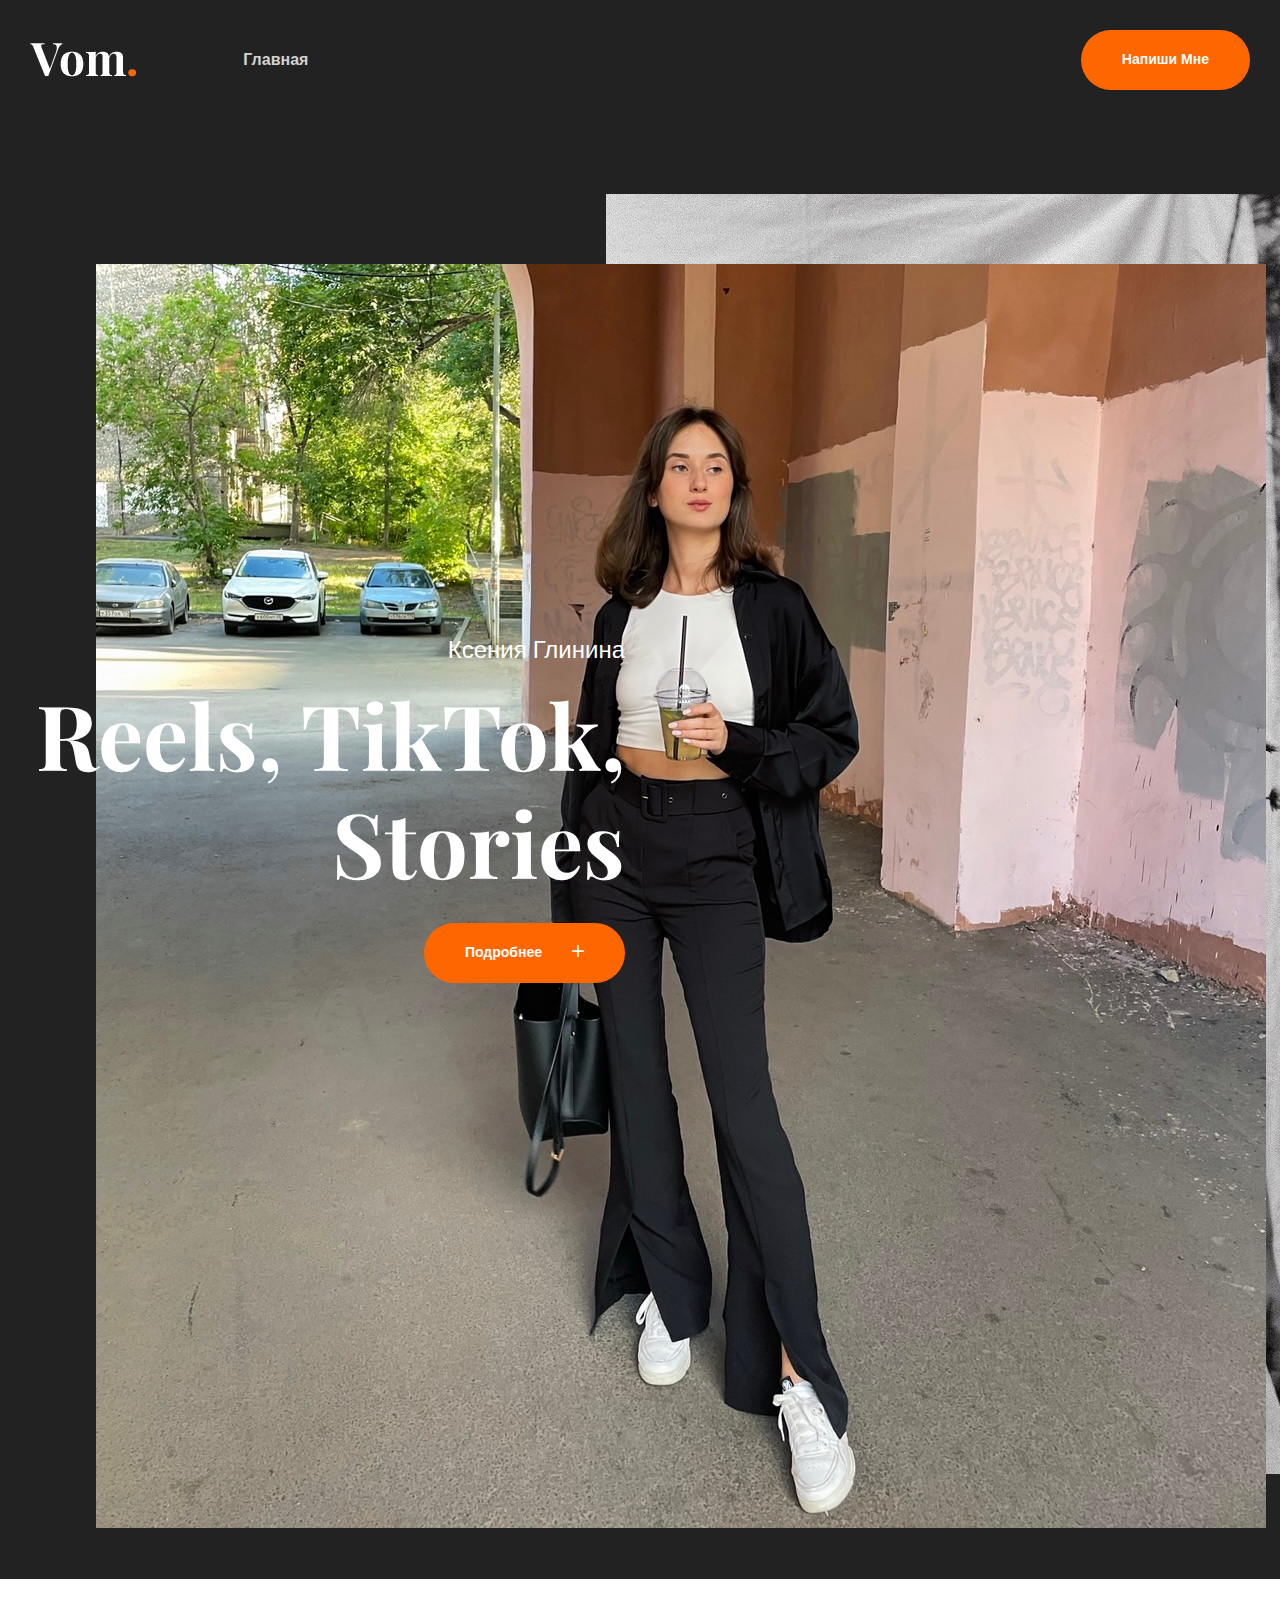
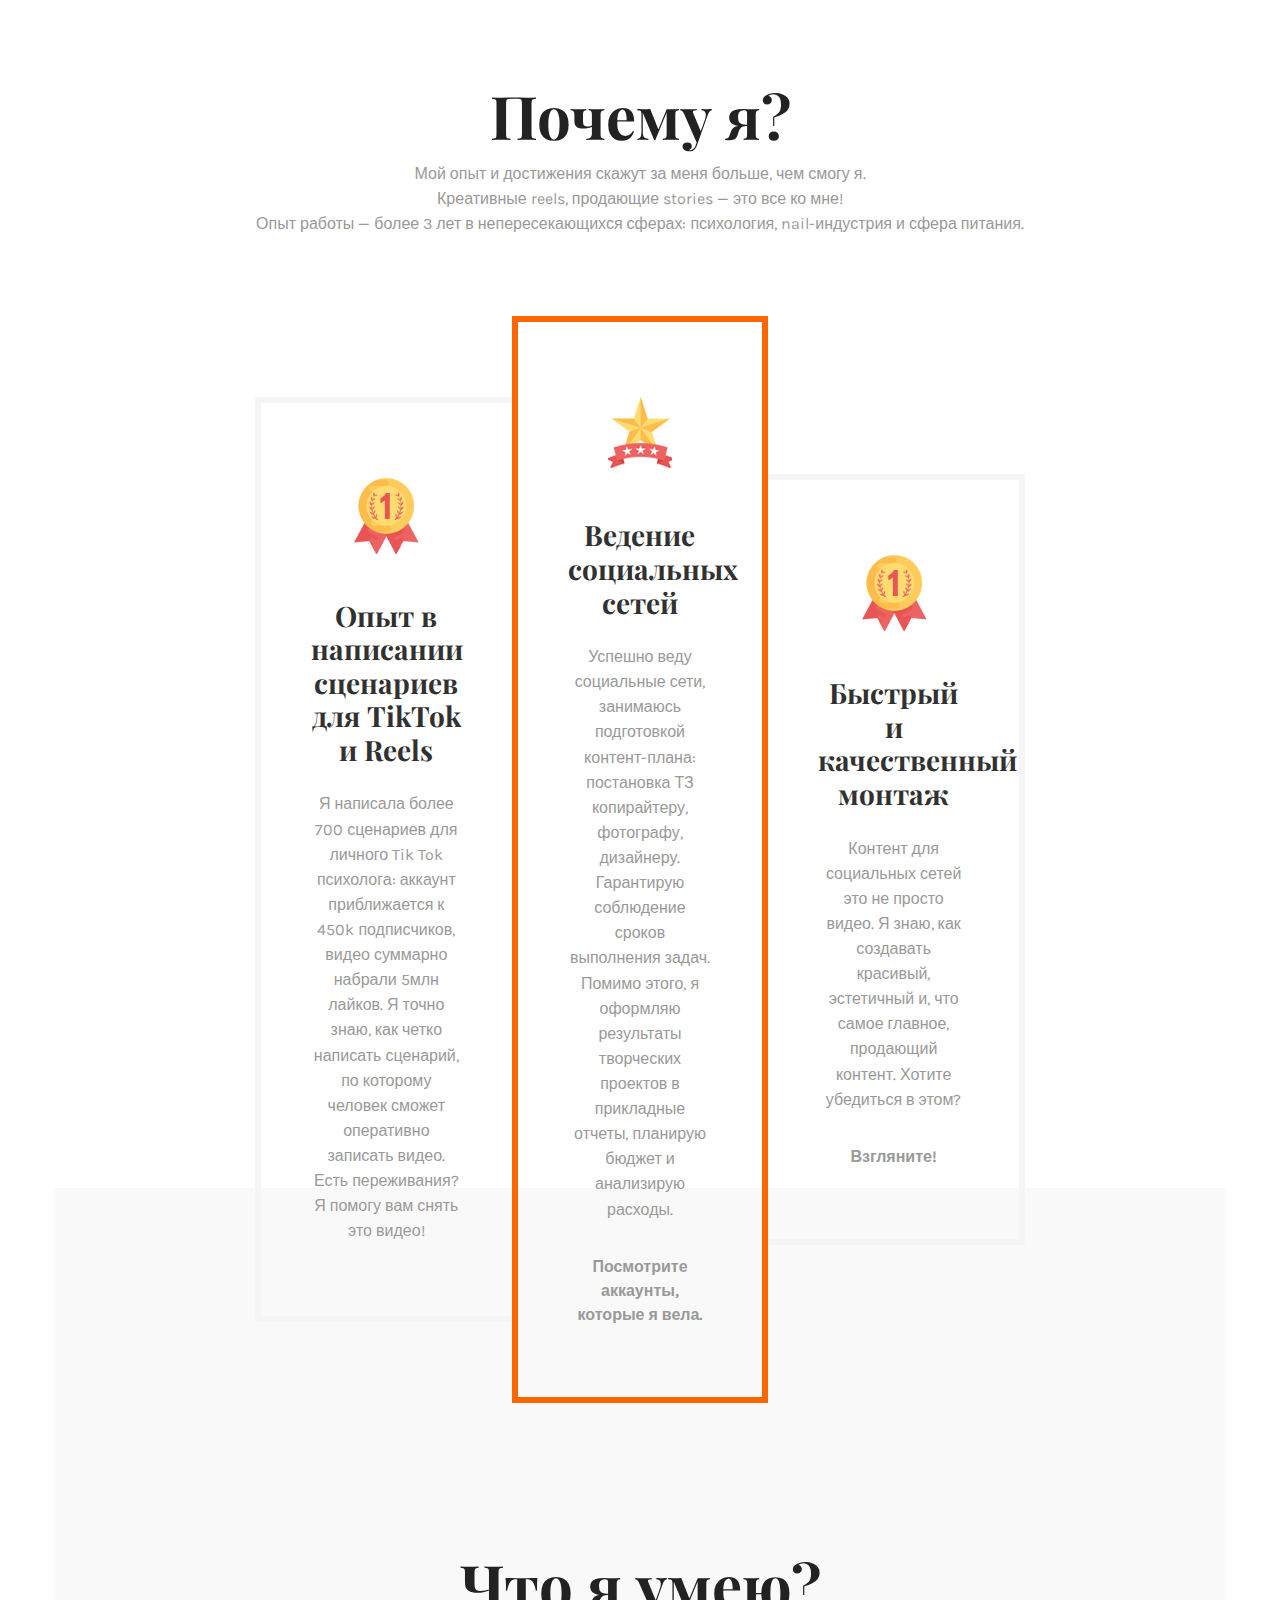
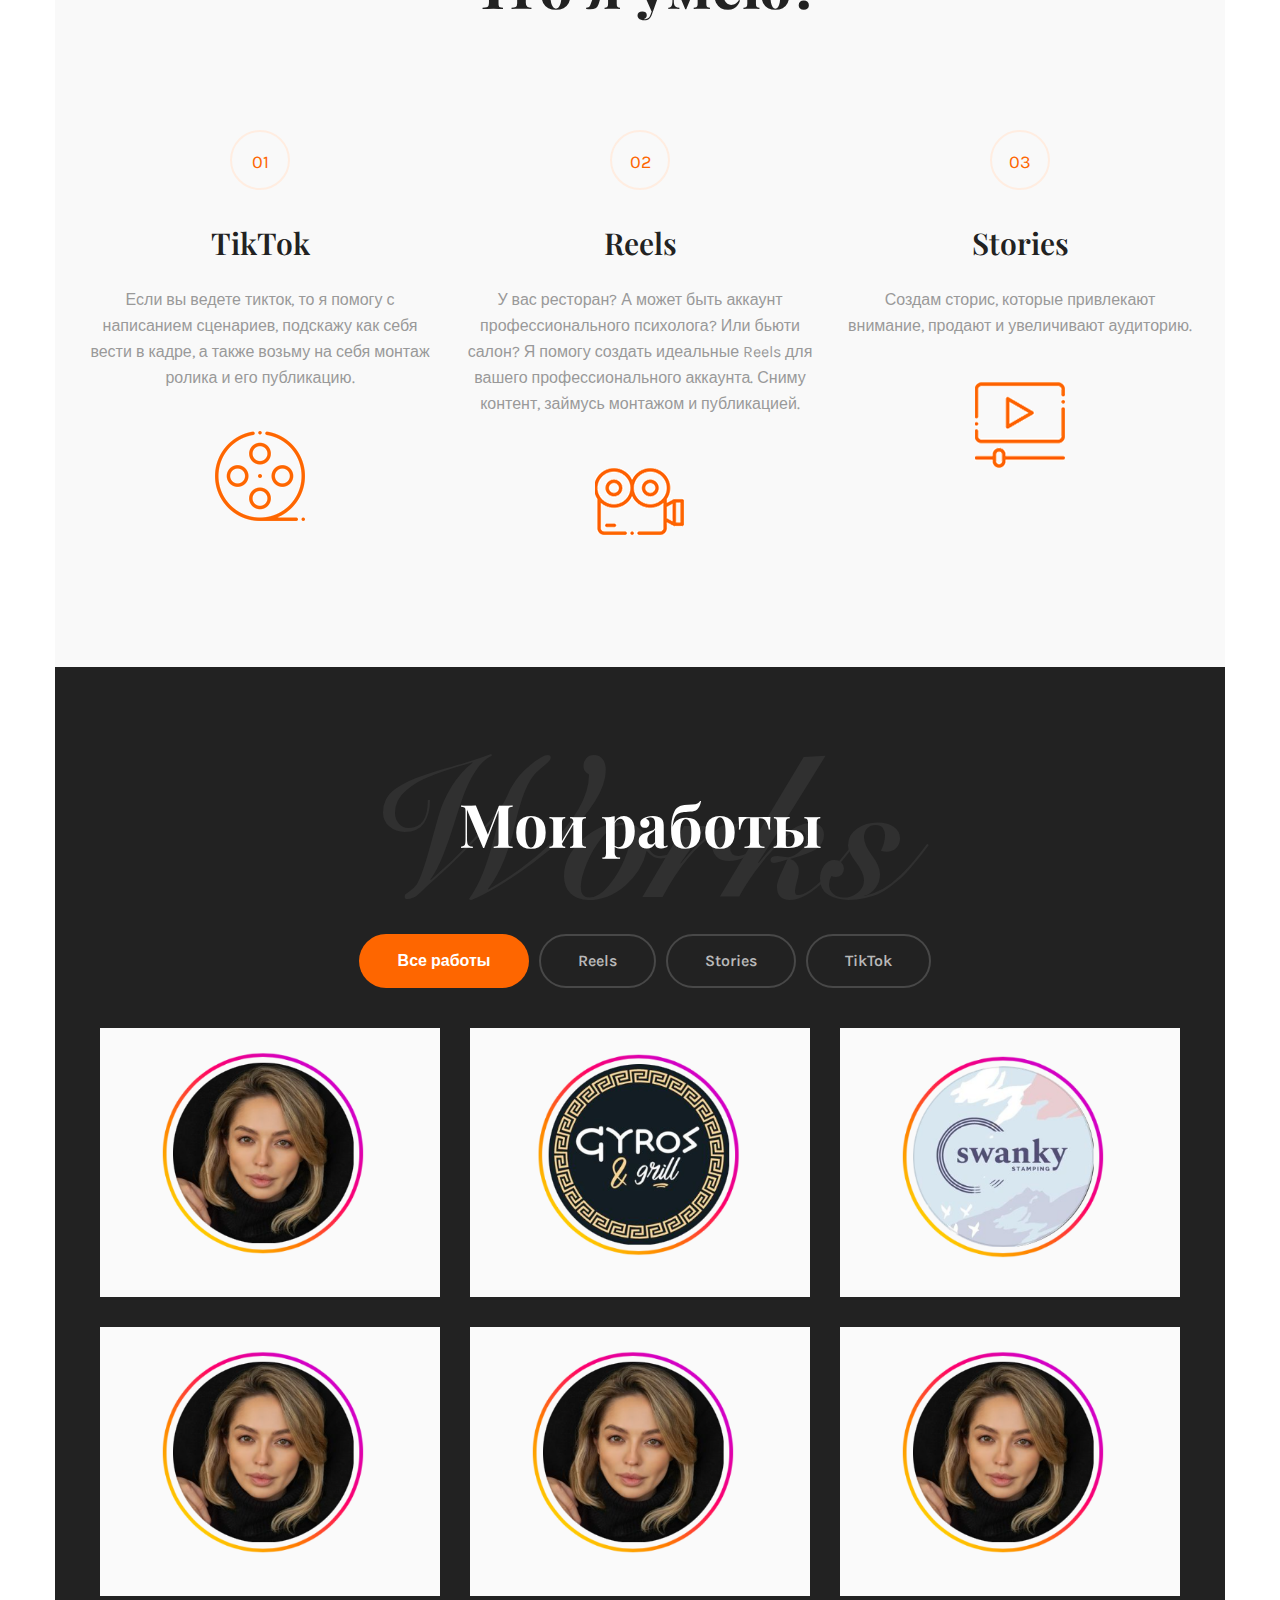
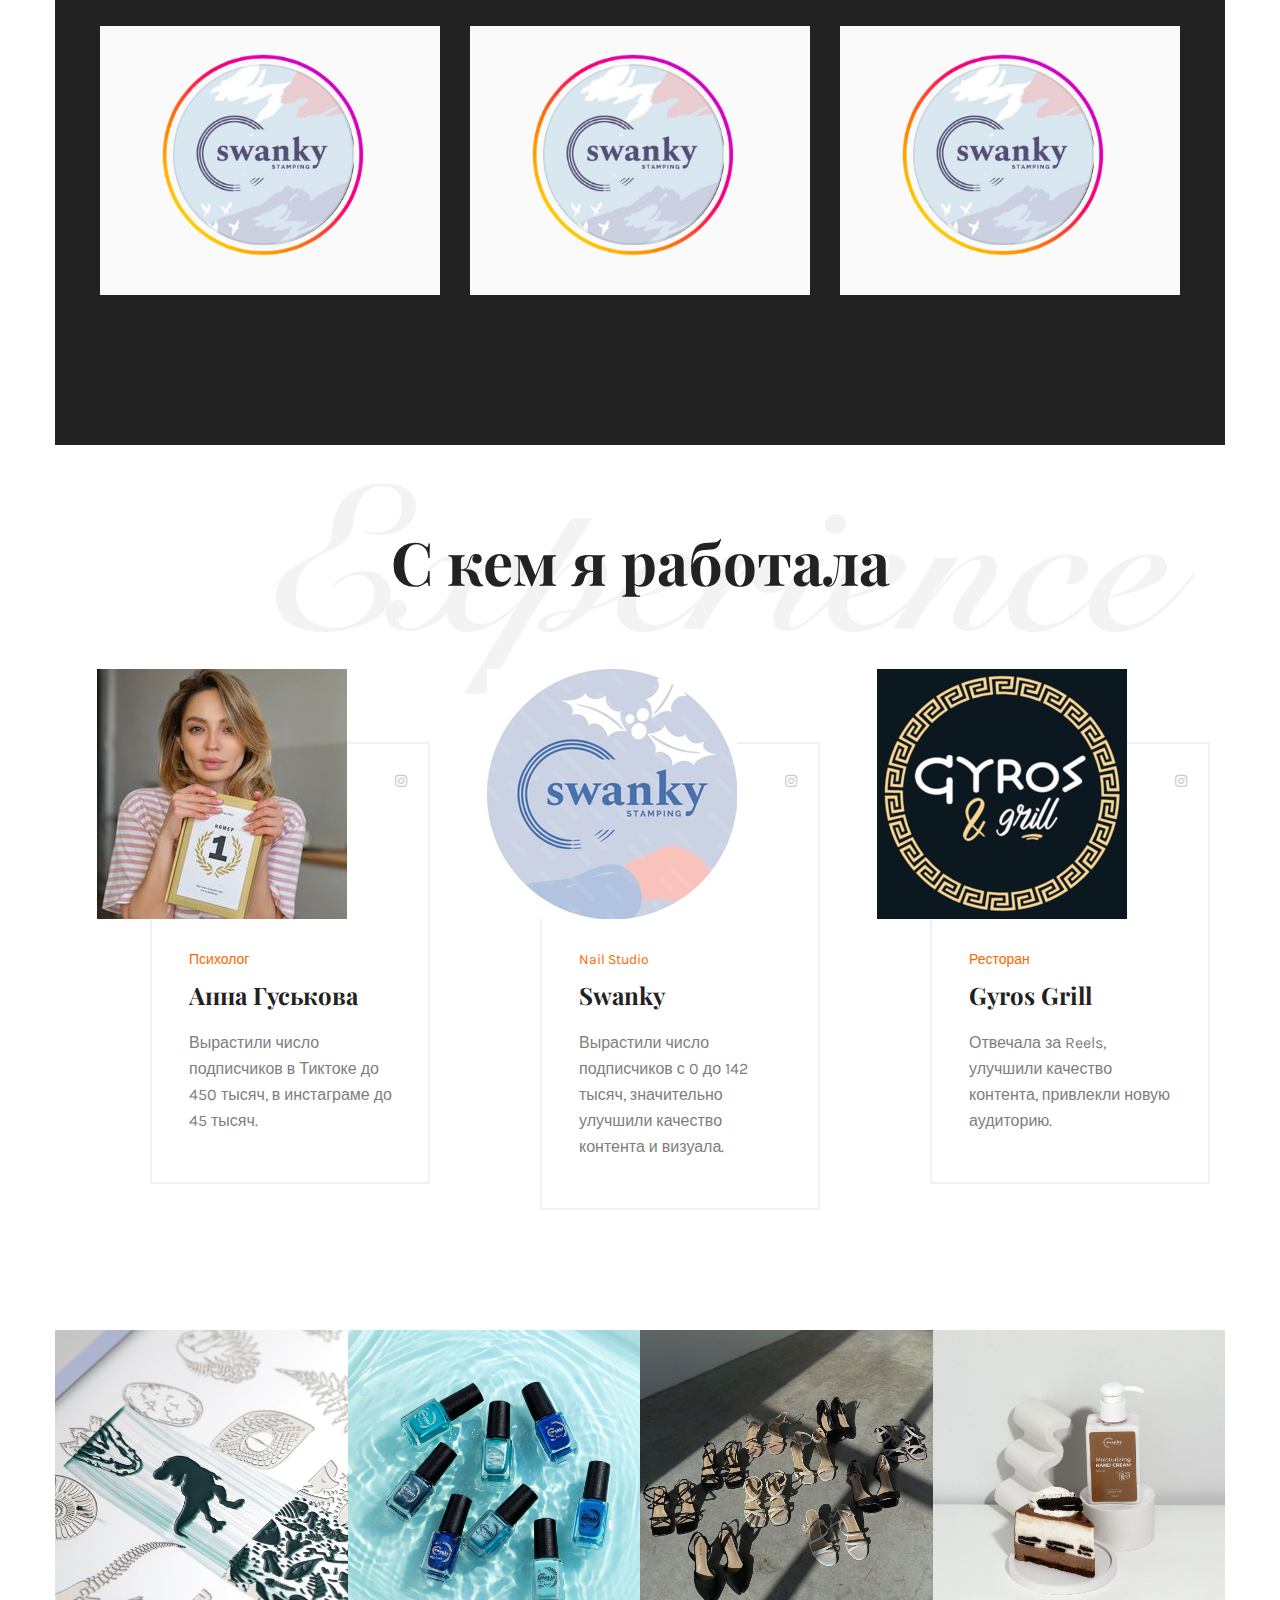
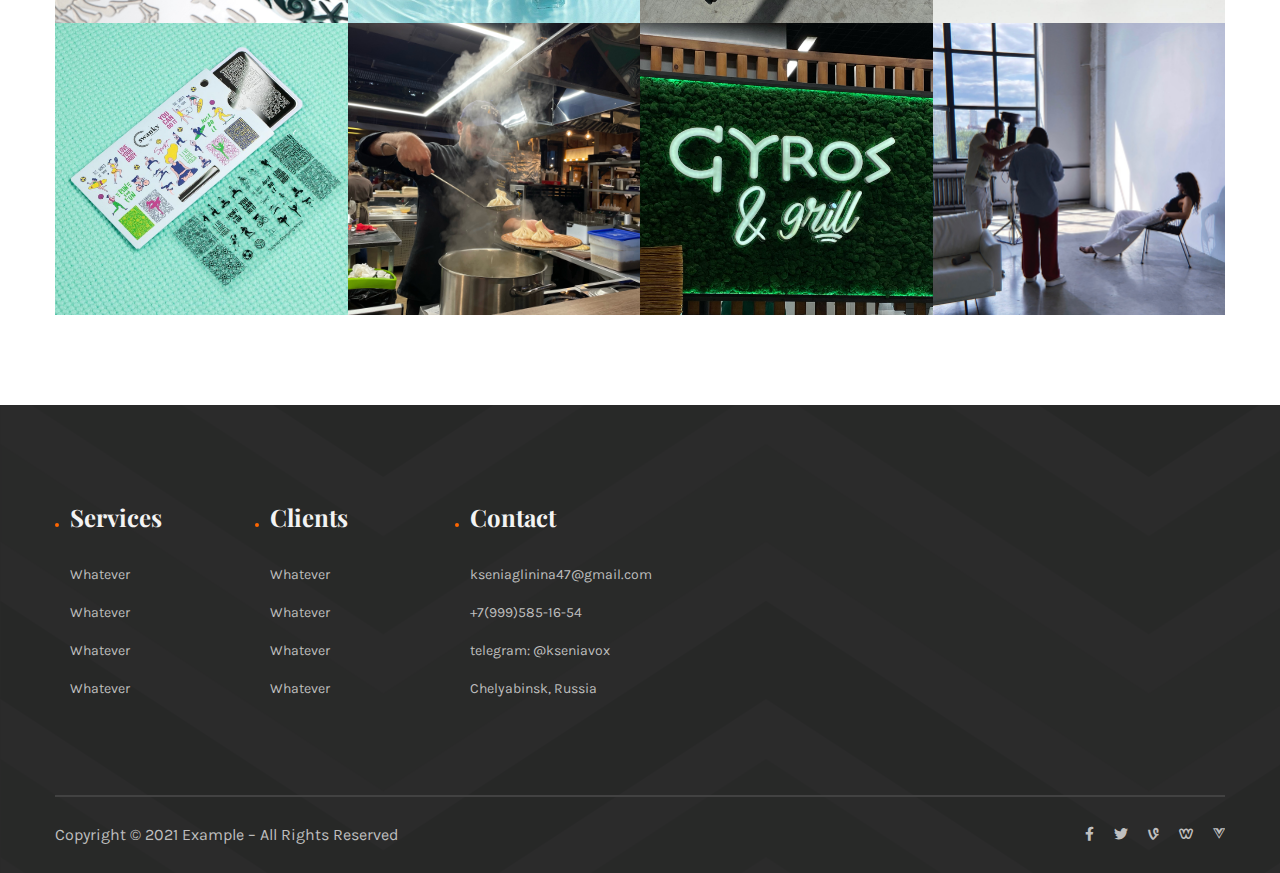
==== commit 96d1126a: "Поправил пробелы" ====
--- a/index.html
+++ b/index.html
@@ -114,7 +114,7 @@
                             <div class="section-title mb-80">
                                 <div class="archivment-front">
                                     <h3>Почему я?</h3>
-                                    <p>Мой опыт и достижения скажут за меня больше, чем смогу я.<br>Креативные reels, продающие stories — это все ко мне!<br>Опыт работы — более 3 лет в непересекающихся сферах: психология, nail-индустрия и сфера питания.</p>
+                                    <p>Мой опыт и достижения скажут за меня больше, чем смогу я.<br> Креативные reels, продающие stories — это все ко мне!<br> Опыт работы — более 3 лет в непересекающихся сферах: психология, nail-индустрия и сфера питания.</p>
                         </div>
                     </div>
                     <div class="row align-items-center no-gutters">
@@ -122,7 +122,7 @@
                             <div class="reward-box-wrapper reward-box-wrapper1 text-center mb-30">
                                 <i class="icon"><img src="img/homepage1/Reward/1.png" alt=""></i>
                                 <h3>Опыт в написании сценариев для TikTok и Reels</h3>
-                                <p>Я написала более 700 сценариев для личного Tik Tok психолога: аккаунт приближается к 430k подписчиков, видео суммарно набрали 5млн лайков. Я точно знаю, как четко написать сценарий, по которому человек сможет оперативно записать видео. Есть переживания? Я помогу вам снять это видео!</p>
+                                <p>Я написала более 700 сценариев для личного Tik Tok психолога: аккаунт приближается к 450k подписчиков, видео суммарно набрали 5млн лайков. Я точно знаю, как четко написать сценарий, по которому человек сможет оперативно записать видео. Есть переживания? Я помогу вам снять это видео!</p>
                             </div>
                         </div>
                         <div class="col-xl-4 col-lg-4">
@@ -209,7 +209,7 @@
                                 <div class="col-xl-4 col-lg-4 col-md-6">
                                     <div class="single-we-do-box text-center mb-30">
                                         <div class="we-do-top">
-                                            <div class="we-do-btn"><a  href="">03</a></div>
+                                            <div class="we-do-btn"><a href="">03</a></div>
                                             <div class="we-do-tittle"><h3>Stories</h3></div>
                                         </div>
                                         <div class="we-do-top-back text-center">
@@ -367,7 +367,7 @@
                                     <div class="team-bottom">
                                         <span>Психолог</span>
                                         <h3>Анна Гуськова</h3>
-                                        <p>Вырастили число подписчиков в Тиктоке до 430 тысяч, в инстаграме до
+                                        <p>Вырастили число подписчиков в Тиктоке до 450 тысяч, в инстаграме до
                                             45 тысяч.</p>
                                     </div>
                                 </div>
